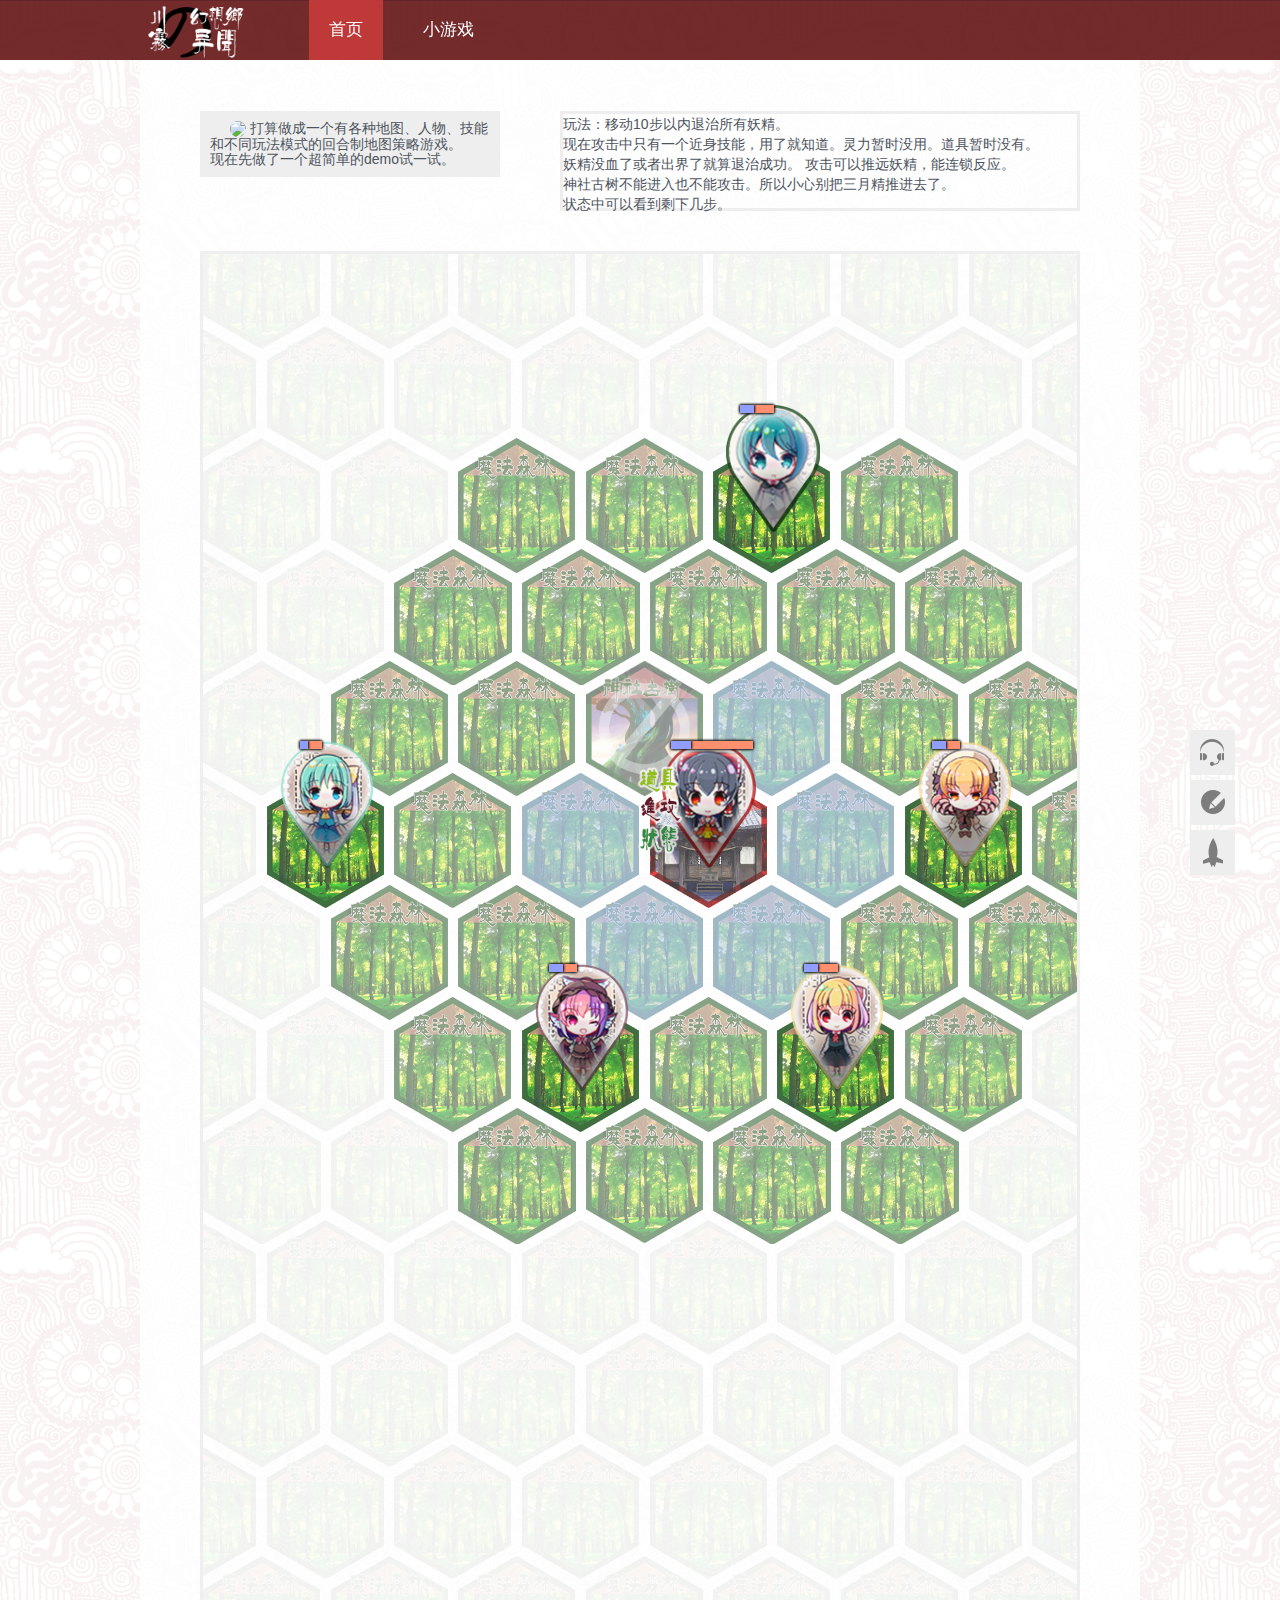
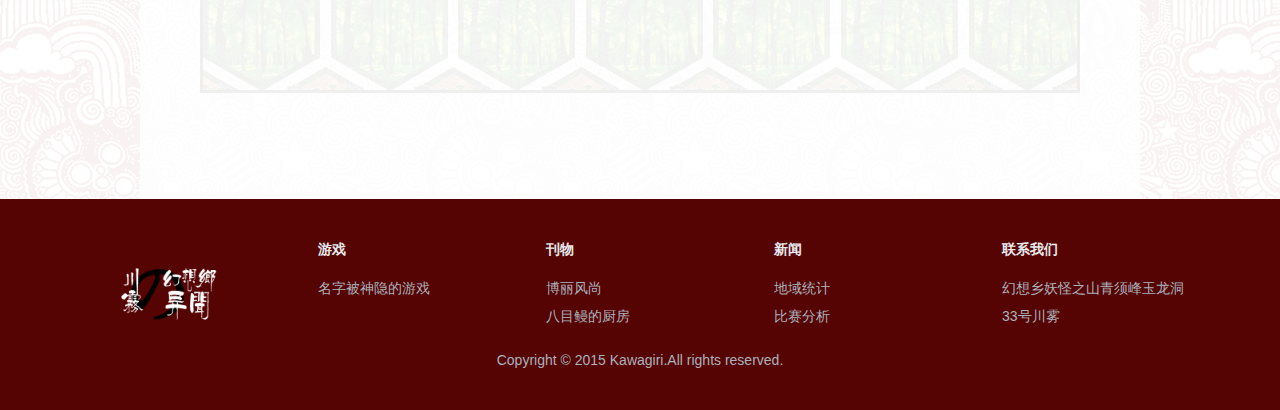
==== game1.html @ 76ddf39f "komachi's first" ====
<!DOCTYPE html>
<html>
<head>
    <meta charset = 'utf-8'>
    <title> 川雾の幻想乡异闻</title>
    <link rel = "stylesheet" href = "./css/index.css"/>
    <link rel = "stylesheet" href = "./lib/bootflat/css/site.min.css" />

    <script type = "text/javascript" src = "./lib/bootflat/js/site.min.js"></script>

    <script type = "text/javascript" src = "./lib/jquery.bxslider/jquery.bxslider.min.js"></script>


    <link href="./lib/jquery.bxslider/jquery.bxslider.css" rel="stylesheet" />
    <link href="./css/game1.css" rel="stylesheet" />
</head>


<body>
<!--nav&topic-->
<div id="indexBottomTools" style="display: block; bottom: 20px;">
    <div class="qr_tool">
        微信号
    </div>
    <a id="feedback" href="#"  title="意见反馈">意见反馈</a>
    <a id="scrollUp" href="#" title="飞回顶部" style="transition-property: all; -webkit-transition-property: all; transition-duration: 0s; -webkit-transition-duration: 0s; transition-timing-function: ease; -webkit-transition-timing-function: ease; display: block; opacity: 1;"></a>
</div>

<div class="docs-header">
    <!--nav-->
    <nav class="navbar navbar-default navbar-custom" role="navigation" id ="indexNavbar">
        <div class="container">

            <div class="collapse navbar-collapse">
                <ul class="nav navbar-nav navbar-left">
                    <li><a class="nav-brand"><img height = '120' src="./images/logo.png"></img></a></li>
                    <li><a class="nav-link current">首页</a></li>
                    <li><a class="nav-link" href="game1.html">小游戏</a></li>
                    <li><a class="nav-link"></a></li>

                </ul>
            </div>
        </div>
    </nav>


    <div class = "container-fluid">
        <div id = "beforestart">
            <h3>请选择地图</h3>
            <hr>
            <div id = "mapChoose_Hakureijinja" data-toggle ="tooltip" title="选择地图：博丽神社。
这个地图主要由神社近周的魔法森林与神社构成，呈神社为中心的放射状构造。"></div>
            <div id = "mapChoose_more">更多敬请期待</div>
        </div>
        <div id = 'showerror'><div name = 'preset'></div><span></span></div>
        <div id = "playboard">
            <div id ='charachterBoard'>
                <div id = "userInfo" style = "line-height:15px">
                    <img id = "userPhoto" src = './images/game1/photo/bllm/yo.jpg'>
                    <span>打算做成一个有各种地图、人物、技能和不同玩法模式的回合制地图策略游戏。<br>
                    现在先做了一个超简单的demo试一试。</span>
                </div>
            </div>
            <div id = 'douguBoard'>
                玩法：移动10步以内退治所有妖精。<br>
                现在攻击中只有一个近身技能，用了就知道。灵力暂时没用。道具暂时没有。<br>
                妖精没血了或者出界了就算退治成功。
                攻击可以推远妖精，能连锁反应。<br>
                神社古树不能进入也不能攻击。所以小心别把三月精推进去了。<br>状态中可以看到剩下几步。
            </div>
            <div id = "mapBoard">

            </div>
        </div>

    </div>


</div>


<div class="footer" id="indexFooter">
    <div class="container">
        <div class="clearfix">
            <div class="footer-logo"><a href="#"><img height = 120 src="./images/logo.png"></img></a></div>
            <dl class="footer-nav">
                <dt class="nav-title">游戏</dt>
                <dd class="nav-item"><a href="game1.html">名字被神隐的游戏</a></dd>

            </dl>
            <dl class="footer-nav">
                <dt class="nav-title">刊物</dt>
                <dd class="nav-item"><a href="#">博丽风尚</a></dd>
                <dd class="nav-item"><a href="#">八目鳗的厨房</a></dd>
            </dl>
            <dl class="footer-nav">
                <dt class="nav-title">新闻</dt>
                <dd class="nav-item"><a href="#">地域统计</a></dd>
                <dd class="nav-item"><a href="#">比赛分析</a></dd>
            </dl>
            <dl class="footer-nav">
                <dt class="nav-title">联系我们</dt>
                <dd class="nav-item"><a href="#"></a></dd>
                <dd class="nav-item"><a href="#">幻想乡妖怪之山青须峰玉龙洞33号川雾</a></dd>
            </dl>
        </div>
        <div class="footer-copyright text-center">Copyright © 2015 Kawagiri.All rights reserved.</div>
    </div>
</div>




<script type = "text/javascript" src = "./lib/bootflat/js/site.min.js"></script>
<script type = "text/javascript" src = "./js/game1.js"></script>
</body>

</html>
---- css/index.css ----
body{
    font-family: "微软雅黑" !important;
}

#indexHeader .navbar-custom .nav li a{
    color:red;
}

#indexHeader .navbar-custom .nav li a.current,#indexHeader .navbar-custom .nav li a:active{
    border-bottom: 3px solid red;
}


#indexNavbar {
    background-color:rgba(100,20,20,0.9);

}

#indexNavbar.navbar-custom .nav li a.nav-brand{
    padding:12px;
    position: relative;
    top: -40px;
}

#indexNavbar.navbar-custom .nav li a{
    font-family: "微软雅黑";
    color:#fff;
    height:60px;
    margin-left:20px;
    padding:20px;
    font-size:17px;
}

#indexNavbar.navbar-custom .nav li a.current{
    background-color: rgba(200,60,60,0.9);
    border-bottom:solid 0px #fff;
}

#indexNavbar .icon-login-weibo{
    background-image: url('../images/backgrounds.png');
    background-position: -304px -65px;
    display: inline-block;
    width: 20px;
    height: 20px;
    margin-left: 3px;
}

#indexNavbar .icon-login-qq {
    background-image: url('../images/backgrounds.png');
    background-position: -303px 0;
    display: inline-block;
    width: 20px;
    height: 20px;
    margin-left: 3px;
}

#indexNavbar .sign{
    position: absolute;
    font-family:"微软雅黑";
    top: 20px;
    right: 118px;
    width: 145px;
    padding-left: 10px;
    color: #d3f7cb;
}

#indexNavbar .sign a{
    color: #d3f7cb;
}

#indexNavbar .sign .fold{
    position: absolute;
    top: 0;
    right: 0;

}

.indexSearch{
    margin-top:-6px;
}
.indexSearch #indexSearchButton {
    float: left;
    width: 30px;
    height: 33px;
    padding-right: 6px;
    padding-left: 6px;
    border: none;
    border-top-right-radius: 4px;
    border-bottom-right-radius: 4px;
    background-color: #e0f0dc;
}

.indexSearch input{
    font-size: 14px;
    float: left;
    width: 175px;
    height: 33px;
    padding: 7px 5px 7px 10px;
    color: #333;
    border: 0;
    border-top-left-radius: 4px;
    border-bottom-left-radius: 4px;
    background: #e4efe2;
}


.indexSearch #indexSearchButton .icon-search{
    display:block;
    width: 18px;
    height: 18px;
    background-image: url('../images/backgrounds.png');
    background-position: -408px -38px;
}



div.sliderWrapper a.bx-prev {
    width: 72px;
    height: 72px;
    background-image: url('../images/sliderDirection.png');
    background-position: -298px 0;
    left:-90px;
}

div.sliderWrapper a.bx-next {
    width: 72px;
    height: 72px;
    background-image: url('../images/sliderDirection.png');
    background-position: -152px 0;
    right:-90px;
}

div.sliderWrapper a.bx-next:hover{
background-position: -225px 0;
}

div.sliderWrapper a.bx-prev:hover{
    background-position: -371px 0;
}








#indexContest{
    background-color:rgba(0,0,0,0.05);
}

.indexContestGrid{
    font-family:"微软雅黑";
}



#indexContest .bx-viewport,#indexReview .bx-viewport{
    background-color:transparent;
    border:solid 0px;
    box-shadow:0px 0px 0px;
}

[name='indexContestGridDate']{
    position: absolute;
    font-family: Georgia;
    font-size: 60px;
    text-shadow: 0px 0px 2px #999, 0px 0px 2px #777,0px 0px 2px #ddd;
    color: #fff;
    font-weight: bolder;
    line-height: 40px;
    height: 65px;
    padding:5px;
    background-color: rgba(150 ,60,60,1);
    border-radius: 10px;
}

[name='indexContestGridSign'] {
    position: absolute;
    top: 121px;
    right: 10px;
    font-size: 20px;
    font-weight: bolder;
    line-height: 40px;
    height: 60px;
    padding: 10px;
    cursor:pointer;
}

[name='indexContestGridCover'] {
    padding:20px;
}

[name = 'indexContestGridTitle']{
    margin-left: 20px;
    font-size:20px;
}

[name = 'indexContestGridArea'] {
    margin-left: 20px;

}


[name = 'indexContestGridInfo']{
    margin-left:20px;
    margin-right:20px;
    color: #a0a0a0;
    font-weight: bolder;
    font-family: Georgia;
    font-size: 15px;
    margin-top:3px;
}


[name = 'indexContestGridInfo'] .icon-favorites {
    width: 16px;
    height: 15px;
    background-image: url('../images/backgrounds.png');
    background-position: -523px 0px;
    display:inline-block;
    margin-right:5px;

}

[name = 'indexContestGridInfo'] b {
    font-weight: 400;
    margin-right: 6px;
    margin-left: 6px;
    vertical-align: 1px;
    color: #dfdede;
}

[name = 'indexContestGridInfo'] .icon-user {
    width: 13px;
    height: 13px;
    background-image: url('../images/backgrounds.png');
    background-position: -625px -34px;
    display:inline-block;
    margin-right:5px;

}

[name = 'indexContestGridInfo'] .icon-time {
    width: 14px;
    height: 14px;
    background-image: url('../images/backgrounds.png');
    background-position: -625px -51px;
    display:inline-block;
    margin-right:5px;

}

[name = 'indexContestGridTicket'] img {
    height:30px;
}

[name = 'indexContestGridTicket']{
    position:absolute;
    right:15px;
    height:40px;
    bottom:65px;
}

[name = 'indexContestGridTicketLeft']{
    color: #a0a0a0;
    font-weight: bolder;
    font-family: Georgia;
    font-size: 15px;
    position: absolute;
    right: 25px;
    bottom: 24px;
}

[name = 'indexContestGridSigned']{
    color: #a0a0a0;
    font-weight: bolder;
    font-family: Georgia;
    font-size: 15px;
    position: absolute;
    right: 17px;
    bottom: 6px;
}

#indexFooter.footer{
    background-color:#560303;
}

[name = 'indexContestGridSponsor'] {
    margin-left:20px;
    margin-top:10px;
    border-top:solid 1px #ddd;
    border-bottom:solid 1px #ddd;
    margin-right:20px;
    color:#666;
    line-height: 60px;
    font-size: 17px;
}

[name = 'indexContestGridSponsor'] .icon-photo{
    background-image: url('../images/icon.jpg');
    background-size:contain;
    width: 40px;
    height: 40px;
    display:inline-block;
    vertical-align: middle;
}

[name = 'indexContestGridSponsor'] .icon-sponsor{

    margin-left:10px;

}


.blockTitle{
    margin-left:-50px;
    font-family:"微软雅黑";
}



#indexBottomTools{
    position: fixed;
    z-index: 1030;
    right: 40px;

}

#feedback, #scrollUp, .qr_tool {
    width: 45px;
    height: 45px;
    background-image: url("../images/backgrounds.png");
    font: 0/0 a;
    color: transparent;
    border: 0;
    display: block;
    margin:5px;
    text-shadow: none;
}
.qr_tool{
    background-position: -146px -92px;
}

#feedback{
    background-position: -102px 0;
}
#scrollUp{
    background-position: -54px -53px;
}

#feedback:hover {
    background-image: url("../images/backgrounds.png");
    background-position: -146px -46px;
}

#scrollUp:hover {
    background-image: url("../images/backgrounds.png");
    background-position: -100px -53px;
}

.qr_tool:hover {
    background-image: url("../images/backgrounds.png");
    background-position: -148px 0px;
}
---- lib/bootflat/css/site.min.css ----
/*
 * bootflat 2.0.4
 *
 * Description: BOOTFLAT is an open source Flat UI KIT based on Bootstrap 3.3.0 CSS framework. It provides a faster, easier and less repetitive way for web developers to create elegant web apps.
 *
 * Homepage: http://bootflat.github.com/
 *
 * By @Flathemes <info@flathemes.com>
 *
 * Last modify time: 2015-04-29
 *
 * Licensed under the MIT license. Please see LICENSE for more information.
 *
 * Copyright 2013 FLATHEMES.
 *
 */

html{font-family:sans-serif;-webkit-text-size-adjust:100%;-ms-text-size-adjust:100%}body{margin:0}article,aside,details,figcaption,figure,footer,header,hgroup,main,menu,nav,section,summary{display:block}audio,canvas,progress,video{display:inline-block;vertical-align:baseline}audio:not([controls]){display:none;height:0}[hidden],template{display:none}a{background-color:transparent}a:active,a:hover{outline:0}b,strong{font-weight:700}dfn{font-style:italic}h1{margin:.67em 0}mark{color:#000;background:#ff0}sub,sup{position:relative;font-size:75%;line-height:0;vertical-align:baseline}sup{top:-.5em}sub{bottom:-.25em}img{border:0}svg:not(:root){overflow:hidden}hr{height:0;-webkit-box-sizing:content-box;-moz-box-sizing:content-box;box-sizing:content-box}pre{overflow:auto}code,kbd,pre,samp{font-size:1em}button,input,optgroup,select,textarea{margin:0;font:inherit;color:inherit}button{overflow:visible}button,select{text-transform:none}button,html input[type=button],input[type=reset],input[type=submit]{-webkit-appearance:button;cursor:pointer}button[disabled],html input[disabled]{cursor:default}button::-moz-focus-inner,input::-moz-focus-inner{padding:0;border:0}input[type=checkbox],input[type=radio]{-webkit-box-sizing:border-box;-moz-box-sizing:border-box;box-sizing:border-box;padding:0}input[type=number]::-webkit-inner-spin-button,input[type=number]::-webkit-outer-spin-button{height:auto}input[type=search]::-webkit-search-cancel-button,input[type=search]::-webkit-search-decoration{-webkit-appearance:none}textarea{overflow:auto}optgroup{font-weight:700}table{border-spacing:0;border-collapse:collapse}td,th{padding:0}@media print{*,:after,:before{color:#000!important;text-shadow:none!important;background:transparent!important;-webkit-box-shadow:none!important;box-shadow:none!important}a,a:visited{text-decoration:underline}a[href]:after{content:" (" attr(href) ")"}abbr[title]:after{content:" (" attr(title) ")"}a[href^="#"]:after,a[href^="javascript:"]:after{content:""}blockquote,pre{border:1px solid #999;page-break-inside:avoid}thead{display:table-header-group}img,tr{page-break-inside:avoid}img{max-width:100%!important}h2,h3,p{orphans:3;widows:3}h2,h3{page-break-after:avoid}select{background:#fff!important}.navbar{display:none}.btn>.caret,.dropup>.btn>.caret{border-top-color:#000!important}.label{border:1px solid #000}.table{border-collapse:collapse!important}.table td,.table th{background-color:#fff!important}.table-bordered td,.table-bordered th{border:1px solid #ddd!important}}@font-face{font-family:'Glyphicons Halflings';src:url(../fonts/glyphicons-halflings-regular.eot);src:url(../fonts/glyphicons-halflings-regular.eot?#iefix) format('embedded-opentype'),url(../fonts/glyphicons-halflings-regular.woff) format('woff'),url(../fonts/glyphicons-halflings-regular.ttf) format('truetype'),url(../fonts/glyphicons-halflings-regular.svg#glyphicons_halflingsregular) format('svg')}.glyphicon{position:relative;top:1px;display:inline-block;font-family:'Glyphicons Halflings';font-style:normal;font-weight:400;line-height:1;-webkit-font-smoothing:antialiased;-moz-osx-font-smoothing:grayscale}.glyphicon-asterisk:before{content:"\2a"}.glyphicon-plus:before{content:"\2b"}.glyphicon-eur:before,.glyphicon-euro:before{content:"\20ac"}.glyphicon-minus:before{content:"\2212"}.glyphicon-cloud:before{content:"\2601"}.glyphicon-envelope:before{content:"\2709"}.glyphicon-pencil:before{content:"\270f"}.glyphicon-glass:before{content:"\e001"}.glyphicon-music:before{content:"\e002"}.glyphicon-search:before{content:"\e003"}.glyphicon-heart:before{content:"\e005"}.glyphicon-star:before{content:"\e006"}.glyphicon-star-empty:before{content:"\e007"}.glyphicon-user:before{content:"\e008"}.glyphicon-film:before{content:"\e009"}.glyphicon-th-large:before{content:"\e010"}.glyphicon-th:before{content:"\e011"}.glyphicon-th-list:before{content:"\e012"}.glyphicon-ok:before{content:"\e013"}.glyphicon-remove:before{content:"\e014"}.glyphicon-zoom-in:before{content:"\e015"}.glyphicon-zoom-out:before{content:"\e016"}.glyphicon-off:before{content:"\e017"}.glyphicon-signal:before{content:"\e018"}.glyphicon-cog:before{content:"\e019"}.glyphicon-trash:before{content:"\e020"}.glyphicon-home:before{content:"\e021"}.glyphicon-file:before{content:"\e022"}.glyphicon-time:before{content:"\e023"}.glyphicon-road:before{content:"\e024"}.glyphicon-download-alt:before{content:"\e025"}.glyphicon-download:before{content:"\e026"}.glyphicon-upload:before{content:"\e027"}.glyphicon-inbox:before{content:"\e028"}.glyphicon-play-circle:before{content:"\e029"}.glyphicon-repeat:before{content:"\e030"}.glyphicon-refresh:before{content:"\e031"}.glyphicon-list-alt:before{content:"\e032"}.glyphicon-lock:before{content:"\e033"}.glyphicon-flag:before{content:"\e034"}.glyphicon-headphones:before{content:"\e035"}.glyphicon-volume-off:before{content:"\e036"}.glyphicon-volume-down:before{content:"\e037"}.glyphicon-volume-up:before{content:"\e038"}.glyphicon-qrcode:before{content:"\e039"}.glyphicon-barcode:before{content:"\e040"}.glyphicon-tag:before{content:"\e041"}.glyphicon-tags:before{content:"\e042"}.glyphicon-book:before{content:"\e043"}.glyphicon-bookmark:before{content:"\e044"}.glyphicon-print:before{content:"\e045"}.glyphicon-camera:before{content:"\e046"}.glyphicon-font:before{content:"\e047"}.glyphicon-bold:before{content:"\e048"}.glyphicon-italic:before{content:"\e049"}.glyphicon-text-height:before{content:"\e050"}.glyphicon-text-width:before{content:"\e051"}.glyphicon-align-left:before{content:"\e052"}.glyphicon-align-center:before{content:"\e053"}.glyphicon-align-right:before{content:"\e054"}.glyphicon-align-justify:before{content:"\e055"}.glyphicon-list:before{content:"\e056"}.glyphicon-indent-left:before{content:"\e057"}.glyphicon-indent-right:before{content:"\e058"}.glyphicon-facetime-video:before{content:"\e059"}.glyphicon-picture:before{content:"\e060"}.glyphicon-map-marker:before{content:"\e062"}.glyphicon-adjust:before{content:"\e063"}.glyphicon-tint:before{content:"\e064"}.glyphicon-edit:before{content:"\e065"}.glyphicon-share:before{content:"\e066"}.glyphicon-check:before{content:"\e067"}.glyphicon-move:before{content:"\e068"}.glyphicon-step-backward:before{content:"\e069"}.glyphicon-fast-backward:before{content:"\e070"}.glyphicon-backward:before{content:"\e071"}.glyphicon-play:before{content:"\e072"}.glyphicon-pause:before{content:"\e073"}.glyphicon-stop:before{content:"\e074"}.glyphicon-forward:before{content:"\e075"}.glyphicon-fast-forward:before{content:"\e076"}.glyphicon-step-forward:before{content:"\e077"}.glyphicon-eject:before{content:"\e078"}.glyphicon-chevron-left:before{content:"\e079"}.glyphicon-chevron-right:before{content:"\e080"}.glyphicon-plus-sign:before{content:"\e081"}.glyphicon-minus-sign:before{content:"\e082"}.glyphicon-remove-sign:before{content:"\e083"}.glyphicon-ok-sign:before{content:"\e084"}.glyphicon-question-sign:before{content:"\e085"}.glyphicon-info-sign:before{content:"\e086"}.glyphicon-screenshot:before{content:"\e087"}.glyphicon-remove-circle:before{content:"\e088"}.glyphicon-ok-circle:before{content:"\e089"}.glyphicon-ban-circle:before{content:"\e090"}.glyphicon-arrow-left:before{content:"\e091"}.glyphicon-arrow-right:before{content:"\e092"}.glyphicon-arrow-up:before{content:"\e093"}.glyphicon-arrow-down:before{content:"\e094"}.glyphicon-share-alt:before{content:"\e095"}.glyphicon-resize-full:before{content:"\e096"}.glyphicon-resize-small:before{content:"\e097"}.glyphicon-exclamation-sign:before{content:"\e101"}.glyphicon-gift:before{content:"\e102"}.glyphicon-leaf:before{content:"\e103"}.glyphicon-fire:before{content:"\e104"}.glyphicon-eye-open:before{content:"\e105"}.glyphicon-eye-close:before{content:"\e106"}.glyphicon-warning-sign:before{content:"\e107"}.glyphicon-plane:before{content:"\e108"}.glyphicon-calendar:before{content:"\e109"}.glyphicon-random:before{content:"\e110"}.glyphicon-comment:before{content:"\e111"}.glyphicon-magnet:before{content:"\e112"}.glyphicon-chevron-up:before{content:"\e113"}.glyphicon-chevron-down:before{content:"\e114"}.glyphicon-retweet:before{content:"\e115"}.glyphicon-shopping-cart:before{content:"\e116"}.glyphicon-folder-close:before{content:"\e117"}.glyphicon-folder-open:before{content:"\e118"}.glyphicon-resize-vertical:before{content:"\e119"}.glyphicon-resize-horizontal:before{content:"\e120"}.glyphicon-hdd:before{content:"\e121"}.glyphicon-bullhorn:before{content:"\e122"}.glyphicon-bell:before{content:"\e123"}.glyphicon-certificate:before{content:"\e124"}.glyphicon-thumbs-up:before{content:"\e125"}.glyphicon-thumbs-down:before{content:"\e126"}.glyphicon-hand-right:before{content:"\e127"}.glyphicon-hand-left:before{content:"\e128"}.glyphicon-hand-up:before{content:"\e129"}.glyphicon-hand-down:before{content:"\e130"}.glyphicon-circle-arrow-right:before{content:"\e131"}.glyphicon-circle-arrow-left:before{content:"\e132"}.glyphicon-circle-arrow-up:before{content:"\e133"}.glyphicon-circle-arrow-down:before{content:"\e134"}.glyphicon-globe:before{content:"\e135"}.glyphicon-wrench:before{content:"\e136"}.glyphicon-tasks:before{content:"\e137"}.glyphicon-filter:before{content:"\e138"}.glyphicon-briefcase:before{content:"\e139"}.glyphicon-fullscreen:before{content:"\e140"}.glyphicon-dashboard:before{content:"\e141"}.glyphicon-paperclip:before{content:"\e142"}.glyphicon-heart-empty:before{content:"\e143"}.glyphicon-link:before{content:"\e144"}.glyphicon-phone:before{content:"\e145"}.glyphicon-pushpin:before{content:"\e146"}.glyphicon-usd:before{content:"\e148"}.glyphicon-gbp:before{content:"\e149"}.glyphicon-sort:before{content:"\e150"}.glyphicon-sort-by-alphabet:before{content:"\e151"}.glyphicon-sort-by-alphabet-alt:before{content:"\e152"}.glyphicon-sort-by-order:before{content:"\e153"}.glyphicon-sort-by-order-alt:before{content:"\e154"}.glyphicon-sort-by-attributes:before{content:"\e155"}.glyphicon-sort-by-attributes-alt:before{content:"\e156"}.glyphicon-unchecked:before{content:"\e157"}.glyphicon-expand:before{content:"\e158"}.glyphicon-collapse-down:before{content:"\e159"}.glyphicon-collapse-up:before{content:"\e160"}.glyphicon-log-in:before{content:"\e161"}.glyphicon-flash:before{content:"\e162"}.glyphicon-log-out:before{content:"\e163"}.glyphicon-new-window:before{content:"\e164"}.glyphicon-record:before{content:"\e165"}.glyphicon-save:before{content:"\e166"}.glyphicon-open:before{content:"\e167"}.glyphicon-saved:before{content:"\e168"}.glyphicon-import:before{content:"\e169"}.glyphicon-export:before{content:"\e170"}.glyphicon-send:before{content:"\e171"}.glyphicon-floppy-disk:before{content:"\e172"}.glyphicon-floppy-saved:before{content:"\e173"}.glyphicon-floppy-remove:before{content:"\e174"}.glyphicon-floppy-save:before{content:"\e175"}.glyphicon-floppy-open:before{content:"\e176"}.glyphicon-credit-card:before{content:"\e177"}.glyphicon-transfer:before{content:"\e178"}.glyphicon-cutlery:before{content:"\e179"}.glyphicon-header:before{content:"\e180"}.glyphicon-compressed:before{content:"\e181"}.glyphicon-earphone:before{content:"\e182"}.glyphicon-phone-alt:before{content:"\e183"}.glyphicon-tower:before{content:"\e184"}.glyphicon-stats:before{content:"\e185"}.glyphicon-sd-video:before{content:"\e186"}.glyphicon-hd-video:before{content:"\e187"}.glyphicon-subtitles:before{content:"\e188"}.glyphicon-sound-stereo:before{content:"\e189"}.glyphicon-sound-dolby:before{content:"\e190"}.glyphicon-sound-5-1:before{content:"\e191"}.glyphicon-sound-6-1:before{content:"\e192"}.glyphicon-sound-7-1:before{content:"\e193"}.glyphicon-copyright-mark:before{content:"\e194"}.glyphicon-registration-mark:before{content:"\e195"}.glyphicon-cloud-download:before{content:"\e197"}.glyphicon-cloud-upload:before{content:"\e198"}.glyphicon-tree-conifer:before{content:"\e199"}.glyphicon-tree-deciduous:before{content:"\e200"}*,:after,:before{-webkit-box-sizing:border-box;-moz-box-sizing:border-box;box-sizing:border-box}html{font-size:10px;-webkit-tap-highlight-color:rgba(0,0,0,0)}body{font-family:"Helvetica Neue",Helvetica,Arial,sans-serif;font-size:14px;line-height:1.42857143;color:#333;background-color:#fff}button,input,select,textarea{font-family:inherit;font-size:inherit;line-height:inherit}a{color:#428bca;text-decoration:none}a:focus,a:hover{color:#2a6496;text-decoration:underline}a:focus{outline:thin dotted;outline:5px auto -webkit-focus-ring-color;outline-offset:-2px}figure{margin:0}img{vertical-align:middle}.carousel-inner>.item>a>img,.carousel-inner>.item>img,.img-responsive,.thumbnail a>img,.thumbnail>img{display:block;max-width:100%;height:auto}.img-rounded{border-radius:6px}.img-thumbnail{display:inline-block;max-width:100%;height:auto;padding:4px;line-height:1.42857143;background-color:#fff;border:1px solid #ddd;border-radius:4px;-webkit-transition:all .2s ease-in-out;-o-transition:all .2s ease-in-out;transition:all .2s ease-in-out}.img-circle{border-radius:50%}hr{margin-top:20px;margin-bottom:20px;border:0;border-top:1px solid #eee}.sr-only{position:absolute;width:1px;height:1px;padding:0;margin:-1px;overflow:hidden;clip:rect(0,0,0,0);border:0}.sr-only-focusable:active,.sr-only-focusable:focus{position:static;width:auto;height:auto;margin:0;overflow:visible;clip:auto}.h1,.h2,.h3,.h4,.h5,.h6,h1,h2,h3,h4,h5,h6{font-family:inherit;font-weight:500;line-height:1.1;color:inherit}.h1 .small,.h1 small,.h2 .small,.h2 small,.h3 .small,.h3 small,.h4 .small,.h4 small,.h5 .small,.h5 small,.h6 .small,.h6 small,h1 .small,h1 small,h2 .small,h2 small,h3 .small,h3 small,h4 .small,h4 small,h5 .small,h5 small,h6 .small,h6 small{font-weight:400;line-height:1;color:#777}.h1,.h2,.h3,h1,h2,h3{margin-top:20px;margin-bottom:10px}.h1 .small,.h1 small,.h2 .small,.h2 small,.h3 .small,.h3 small,h1 .small,h1 small,h2 .small,h2 small,h3 .small,h3 small{font-size:65%}.h4,.h5,.h6,h4,h5,h6{margin-top:10px;margin-bottom:10px}.h4 .small,.h4 small,.h5 .small,.h5 small,.h6 .small,.h6 small,h4 .small,h4 small,h5 .small,h5 small,h6 .small,h6 small{font-size:75%}.h1,h1{font-size:36px}.h2,h2{font-size:30px}.h3,h3{font-size:24px}.h4,h4{font-size:18px}.h5,h5{font-size:14px}.h6,h6{font-size:12px}p{margin:0 0 10px}.lead{margin-bottom:20px;font-size:16px;font-weight:300;line-height:1.4}@media (min-width:768px){.lead{font-size:21px}}.small,small{font-size:85%}.mark,mark{padding:.2em;background-color:#fcf8e3}.text-left{text-align:left}.text-right{text-align:right}.text-center{text-align:center}.text-justify{text-align:justify}.text-nowrap{white-space:nowrap}.text-lowercase{text-transform:lowercase}.text-uppercase{text-transform:uppercase}.text-capitalize{text-transform:capitalize}.text-muted{color:#777}.text-primary{color:#428bca}a.text-primary:hover{color:#3071a9}.text-success{color:#3c763d}a.text-success:hover{color:#2b542c}.text-info{color:#31708f}a.text-info:hover{color:#245269}.text-warning{color:#8a6d3b}a.text-warning:hover{color:#66512c}.text-danger{color:#a94442}a.text-danger:hover{color:#843534}.bg-primary{color:#fff;background-color:#428bca}a.bg-primary:hover{background-color:#3071a9}.bg-success{background-color:#dff0d8}a.bg-success:hover{background-color:#c1e2b3}.bg-info{background-color:#d9edf7}a.bg-info:hover{background-color:#afd9ee}.bg-warning{background-color:#fcf8e3}a.bg-warning:hover{background-color:#f7ecb5}.bg-danger{background-color:#f2dede}a.bg-danger:hover{background-color:#e4b9b9}.page-header{padding-bottom:9px;margin:40px 0 20px;border-bottom:1px solid #eee}ol,ul{margin-top:0;margin-bottom:10px}ol ol,ol ul,ul ol,ul ul{margin-bottom:0}.list-unstyled{padding-left:0;list-style:none}.list-inline{padding-left:0;margin-left:-5px;list-style:none}.list-inline>li{display:inline-block;padding-right:5px;padding-left:5px}dl{margin-top:0;margin-bottom:20px}dd,dt{line-height:1.42857143}dt{font-weight:700}dd{margin-left:0}@media (min-width:768px){.dl-horizontal dt{float:left;width:160px;overflow:hidden;clear:left;text-align:right;text-overflow:ellipsis;white-space:nowrap}.dl-horizontal dd{margin-left:180px}}abbr[data-original-title],abbr[title]{cursor:help;border-bottom:1px dotted #777}.initialism{font-size:90%;text-transform:uppercase}blockquote{padding:10px 20px;margin:0 0 20px;font-size:17.5px;border-left:5px solid #eee}blockquote ol:last-child,blockquote p:last-child,blockquote ul:last-child{margin-bottom:0}blockquote .small,blockquote footer,blockquote small{display:block;font-size:80%;line-height:1.42857143;color:#777}blockquote .small:before,blockquote footer:before,blockquote small:before{content:'\2014 \00A0'}.blockquote-reverse,blockquote.pull-right{padding-right:15px;padding-left:0;text-align:right;border-right:5px solid #eee;border-left:0}.blockquote-reverse .small:before,.blockquote-reverse footer:before,.blockquote-reverse small:before,blockquote.pull-right .small:before,blockquote.pull-right footer:before,blockquote.pull-right small:before{content:''}.blockquote-reverse .small:after,.blockquote-reverse footer:after,.blockquote-reverse small:after,blockquote.pull-right .small:after,blockquote.pull-right footer:after,blockquote.pull-right small:after{content:'\00A0 \2014'}address{margin-bottom:20px;font-style:normal;line-height:1.42857143}code,kbd,pre,samp{font-family:Menlo,Monaco,Consolas,"Courier New",monospace}code{padding:2px 4px;font-size:90%;color:#c7254e;background-color:#f9f2f4;border-radius:4px}kbd{padding:2px 4px;font-size:90%;color:#fff;background-color:#333;border-radius:3px;-webkit-box-shadow:inset 0 -1px 0 rgba(0,0,0,.25);box-shadow:inset 0 -1px 0 rgba(0,0,0,.25)}kbd kbd{padding:0;font-size:100%;font-weight:700;-webkit-box-shadow:none;box-shadow:none}pre{display:block;padding:9.5px;margin:0 0 10px;font-size:13px;line-height:1.42857143;color:#333;word-break:break-all;word-wrap:break-word;background-color:#f5f5f5;border:1px solid #ccc;border-radius:4px}pre code{padding:0;font-size:inherit;color:inherit;white-space:pre-wrap;background-color:transparent;border-radius:0}.pre-scrollable{max-height:340px;overflow-y:scroll}.container,.container-fluid{padding-right:15px;padding-left:15px;margin-right:auto;margin-left:auto}@media (min-width:768px){.container{width:750px}}@media (min-width:992px){.container{width:970px}}@media (min-width:1200px){.container{width:1170px}}.row{margin-right:-15px;margin-left:-15px}.col-lg-1,.col-lg-10,.col-lg-11,.col-lg-12,.col-lg-2,.col-lg-3,.col-lg-4,.col-lg-5,.col-lg-6,.col-lg-7,.col-lg-8,.col-lg-9,.col-md-1,.col-md-10,.col-md-11,.col-md-12,.col-md-2,.col-md-3,.col-md-4,.col-md-5,.col-md-6,.col-md-7,.col-md-8,.col-md-9,.col-sm-1,.col-sm-10,.col-sm-11,.col-sm-12,.col-sm-2,.col-sm-3,.col-sm-4,.col-sm-5,.col-sm-6,.col-sm-7,.col-sm-8,.col-sm-9,.col-xs-1,.col-xs-10,.col-xs-11,.col-xs-12,.col-xs-2,.col-xs-3,.col-xs-4,.col-xs-5,.col-xs-6,.col-xs-7,.col-xs-8,.col-xs-9{position:relative;min-height:1px;padding-right:15px;padding-left:15px}.col-xs-1,.col-xs-10,.col-xs-11,.col-xs-12,.col-xs-2,.col-xs-3,.col-xs-4,.col-xs-5,.col-xs-6,.col-xs-7,.col-xs-8,.col-xs-9{float:left}.col-xs-12{width:100%}.col-xs-11{width:91.66666667%}.col-xs-10{width:83.33333333%}.col-xs-9{width:75%}.col-xs-8{width:66.66666667%}.col-xs-7{width:58.33333333%}.col-xs-6{width:50%}.col-xs-5{width:41.66666667%}.col-xs-4{width:33.33333333%}.col-xs-3{width:25%}.col-xs-2{width:16.66666667%}.col-xs-1{width:8.33333333%}.col-xs-pull-12{right:100%}.col-xs-pull-11{right:91.66666667%}.col-xs-pull-10{right:83.33333333%}.col-xs-pull-9{right:75%}.col-xs-pull-8{right:66.66666667%}.col-xs-pull-7{right:58.33333333%}.col-xs-pull-6{right:50%}.col-xs-pull-5{right:41.66666667%}.col-xs-pull-4{right:33.33333333%}.col-xs-pull-3{right:25%}.col-xs-pull-2{right:16.66666667%}.col-xs-pull-1{right:8.33333333%}.col-xs-pull-0{right:auto}.col-xs-push-12{left:100%}.col-xs-push-11{left:91.66666667%}.col-xs-push-10{left:83.33333333%}.col-xs-push-9{left:75%}.col-xs-push-8{left:66.66666667%}.col-xs-push-7{left:58.33333333%}.col-xs-push-6{left:50%}.col-xs-push-5{left:41.66666667%}.col-xs-push-4{left:33.33333333%}.col-xs-push-3{left:25%}.col-xs-push-2{left:16.66666667%}.col-xs-push-1{left:8.33333333%}.col-xs-push-0{left:auto}.col-xs-offset-12{margin-left:100%}.col-xs-offset-11{margin-left:91.66666667%}.col-xs-offset-10{margin-left:83.33333333%}.col-xs-offset-9{margin-left:75%}.col-xs-offset-8{margin-left:66.66666667%}.col-xs-offset-7{margin-left:58.33333333%}.col-xs-offset-6{margin-left:50%}.col-xs-offset-5{margin-left:41.66666667%}.col-xs-offset-4{margin-left:33.33333333%}.col-xs-offset-3{margin-left:25%}.col-xs-offset-2{margin-left:16.66666667%}.col-xs-offset-1{margin-left:8.33333333%}.col-xs-offset-0{margin-left:0}@media (min-width:768px){.col-sm-1,.col-sm-10,.col-sm-11,.col-sm-12,.col-sm-2,.col-sm-3,.col-sm-4,.col-sm-5,.col-sm-6,.col-sm-7,.col-sm-8,.col-sm-9{float:left}.col-sm-12{width:100%}.col-sm-11{width:91.66666667%}.col-sm-10{width:83.33333333%}.col-sm-9{width:75%}.col-sm-8{width:66.66666667%}.col-sm-7{width:58.33333333%}.col-sm-6{width:50%}.col-sm-5{width:41.66666667%}.col-sm-4{width:33.33333333%}.col-sm-3{width:25%}.col-sm-2{width:16.66666667%}.col-sm-1{width:8.33333333%}.col-sm-pull-12{right:100%}.col-sm-pull-11{right:91.66666667%}.col-sm-pull-10{right:83.33333333%}.col-sm-pull-9{right:75%}.col-sm-pull-8{right:66.66666667%}.col-sm-pull-7{right:58.33333333%}.col-sm-pull-6{right:50%}.col-sm-pull-5{right:41.66666667%}.col-sm-pull-4{right:33.33333333%}.col-sm-pull-3{right:25%}.col-sm-pull-2{right:16.66666667%}.col-sm-pull-1{right:8.33333333%}.col-sm-pull-0{right:auto}.col-sm-push-12{left:100%}.col-sm-push-11{left:91.66666667%}.col-sm-push-10{left:83.33333333%}.col-sm-push-9{left:75%}.col-sm-push-8{left:66.66666667%}.col-sm-push-7{left:58.33333333%}.col-sm-push-6{left:50%}.col-sm-push-5{left:41.66666667%}.col-sm-push-4{left:33.33333333%}.col-sm-push-3{left:25%}.col-sm-push-2{left:16.66666667%}.col-sm-push-1{left:8.33333333%}.col-sm-push-0{left:auto}.col-sm-offset-12{margin-left:100%}.col-sm-offset-11{margin-left:91.66666667%}.col-sm-offset-10{margin-left:83.33333333%}.col-sm-offset-9{margin-left:75%}.col-sm-offset-8{margin-left:66.66666667%}.col-sm-offset-7{margin-left:58.33333333%}.col-sm-offset-6{margin-left:50%}.col-sm-offset-5{margin-left:41.66666667%}.col-sm-offset-4{margin-left:33.33333333%}.col-sm-offset-3{margin-left:25%}.col-sm-offset-2{margin-left:16.66666667%}.col-sm-offset-1{margin-left:8.33333333%}.col-sm-offset-0{margin-left:0}}@media (min-width:992px){.col-md-1,.col-md-10,.col-md-11,.col-md-12,.col-md-2,.col-md-3,.col-md-4,.col-md-5,.col-md-6,.col-md-7,.col-md-8,.col-md-9{float:left}.col-md-12{width:100%}.col-md-11{width:91.66666667%}.col-md-10{width:83.33333333%}.col-md-9{width:75%}.col-md-8{width:66.66666667%}.col-md-7{width:58.33333333%}.col-md-6{width:50%}.col-md-5{width:41.66666667%}.col-md-4{width:33.33333333%}.col-md-3{width:25%}.col-md-2{width:16.66666667%}.col-md-1{width:8.33333333%}.col-md-pull-12{right:100%}.col-md-pull-11{right:91.66666667%}.col-md-pull-10{right:83.33333333%}.col-md-pull-9{right:75%}.col-md-pull-8{right:66.66666667%}.col-md-pull-7{right:58.33333333%}.col-md-pull-6{right:50%}.col-md-pull-5{right:41.66666667%}.col-md-pull-4{right:33.33333333%}.col-md-pull-3{right:25%}.col-md-pull-2{right:16.66666667%}.col-md-pull-1{right:8.33333333%}.col-md-pull-0{right:auto}.col-md-push-12{left:100%}.col-md-push-11{left:91.66666667%}.col-md-push-10{left:83.33333333%}.col-md-push-9{left:75%}.col-md-push-8{left:66.66666667%}.col-md-push-7{left:58.33333333%}.col-md-push-6{left:50%}.col-md-push-5{left:41.66666667%}.col-md-push-4{left:33.33333333%}.col-md-push-3{left:25%}.col-md-push-2{left:16.66666667%}.col-md-push-1{left:8.33333333%}.col-md-push-0{left:auto}.col-md-offset-12{margin-left:100%}.col-md-offset-11{margin-left:91.66666667%}.col-md-offset-10{margin-left:83.33333333%}.col-md-offset-9{margin-left:75%}.col-md-offset-8{margin-left:66.66666667%}.col-md-offset-7{margin-left:58.33333333%}.col-md-offset-6{margin-left:50%}.col-md-offset-5{margin-left:41.66666667%}.col-md-offset-4{margin-left:33.33333333%}.col-md-offset-3{margin-left:25%}.col-md-offset-2{margin-left:16.66666667%}.col-md-offset-1{margin-left:8.33333333%}.col-md-offset-0{margin-left:0}}@media (min-width:1200px){.col-lg-1,.col-lg-10,.col-lg-11,.col-lg-12,.col-lg-2,.col-lg-3,.col-lg-4,.col-lg-5,.col-lg-6,.col-lg-7,.col-lg-8,.col-lg-9{float:left}.col-lg-12{width:100%}.col-lg-11{width:91.66666667%}.col-lg-10{width:83.33333333%}.col-lg-9{width:75%}.col-lg-8{width:66.66666667%}.col-lg-7{width:58.33333333%}.col-lg-6{width:50%}.col-lg-5{width:41.66666667%}.col-lg-4{width:33.33333333%}.col-lg-3{width:25%}.col-lg-2{width:16.66666667%}.col-lg-1{width:8.33333333%}.col-lg-pull-12{right:100%}.col-lg-pull-11{right:91.66666667%}.col-lg-pull-10{right:83.33333333%}.col-lg-pull-9{right:75%}.col-lg-pull-8{right:66.66666667%}.col-lg-pull-7{right:58.33333333%}.col-lg-pull-6{right:50%}.col-lg-pull-5{right:41.66666667%}.col-lg-pull-4{right:33.33333333%}.col-lg-pull-3{right:25%}.col-lg-pull-2{right:16.66666667%}.col-lg-pull-1{right:8.33333333%}.col-lg-pull-0{right:auto}.col-lg-push-12{left:100%}.col-lg-push-11{left:91.66666667%}.col-lg-push-10{left:83.33333333%}.col-lg-push-9{left:75%}.col-lg-push-8{left:66.66666667%}.col-lg-push-7{left:58.33333333%}.col-lg-push-6{left:50%}.col-lg-push-5{left:41.66666667%}.col-lg-push-4{left:33.33333333%}.col-lg-push-3{left:25%}.col-lg-push-2{left:16.66666667%}.col-lg-push-1{left:8.33333333%}.col-lg-push-0{left:auto}.col-lg-offset-12{margin-left:100%}.col-lg-offset-11{margin-left:91.66666667%}.col-lg-offset-10{margin-left:83.33333333%}.col-lg-offset-9{margin-left:75%}.col-lg-offset-8{margin-left:66.66666667%}.col-lg-offset-7{margin-left:58.33333333%}.col-lg-offset-6{margin-left:50%}.col-lg-offset-5{margin-left:41.66666667%}.col-lg-offset-4{margin-left:33.33333333%}.col-lg-offset-3{margin-left:25%}.col-lg-offset-2{margin-left:16.66666667%}.col-lg-offset-1{margin-left:8.33333333%}.col-lg-offset-0{margin-left:0}}table{background-color:transparent}caption{padding-top:8px;padding-bottom:8px;color:#777;text-align:left}th{text-align:left}.table{width:100%;max-width:100%;margin-bottom:20px}.table>tbody>tr>td,.table>tbody>tr>th,.table>tfoot>tr>td,.table>tfoot>tr>th,.table>thead>tr>td,.table>thead>tr>th{padding:8px;line-height:1.42857143;vertical-align:top;border-top:1px solid #ddd}.table>thead>tr>th{vertical-align:bottom;border-bottom:2px solid #ddd}.table>caption+thead>tr:first-child>td,.table>caption+thead>tr:first-child>th,.table>colgroup+thead>tr:first-child>td,.table>colgroup+thead>tr:first-child>th,.table>thead:first-child>tr:first-child>td,.table>thead:first-child>tr:first-child>th{border-top:0}.table>tbody+tbody{border-top:2px solid #ddd}.table .table{background-color:#fff}.table-condensed>tbody>tr>td,.table-condensed>tbody>tr>th,.table-condensed>tfoot>tr>td,.table-condensed>tfoot>tr>th,.table-condensed>thead>tr>td,.table-condensed>thead>tr>th{padding:5px}.table-bordered,.table-bordered>tbody>tr>td,.table-bordered>tbody>tr>th,.table-bordered>tfoot>tr>td,.table-bordered>tfoot>tr>th,.table-bordered>thead>tr>td,.table-bordered>thead>tr>th{border:1px solid #ddd}.table-bordered>thead>tr>td,.table-bordered>thead>tr>th{border-bottom-width:2px}.table-striped>tbody>tr:nth-child(odd){background-color:#f9f9f9}.table-hover>tbody>tr:hover{background-color:#f5f5f5}table col[class*=col-]{position:static;display:table-column;float:none}table td[class*=col-],table th[class*=col-]{position:static;display:table-cell;float:none}.table>tbody>tr.active>td,.table>tbody>tr.active>th,.table>tbody>tr>td.active,.table>tbody>tr>th.active,.table>tfoot>tr.active>td,.table>tfoot>tr.active>th,.table>tfoot>tr>td.active,.table>tfoot>tr>th.active,.table>thead>tr.active>td,.table>thead>tr.active>th,.table>thead>tr>td.active,.table>thead>tr>th.active{background-color:#f5f5f5}.table-hover>tbody>tr.active:hover>td,.table-hover>tbody>tr.active:hover>th,.table-hover>tbody>tr:hover>.active,.table-hover>tbody>tr>td.active:hover,.table-hover>tbody>tr>th.active:hover{background-color:#e8e8e8}.table>tbody>tr.success>td,.table>tbody>tr.success>th,.table>tbody>tr>td.success,.table>tbody>tr>th.success,.table>tfoot>tr.success>td,.table>tfoot>tr.success>th,.table>tfoot>tr>td.success,.table>tfoot>tr>th.success,.table>thead>tr.success>td,.table>thead>tr.success>th,.table>thead>tr>td.success,.table>thead>tr>th.success{background-color:#dff0d8}.table-hover>tbody>tr.success:hover>td,.table-hover>tbody>tr.success:hover>th,.table-hover>tbody>tr:hover>.success,.table-hover>tbody>tr>td.success:hover,.table-hover>tbody>tr>th.success:hover{background-color:#d0e9c6}.table>tbody>tr.info>td,.table>tbody>tr.info>th,.table>tbody>tr>td.info,.table>tbody>tr>th.info,.table>tfoot>tr.info>td,.table>tfoot>tr.info>th,.table>tfoot>tr>td.info,.table>tfoot>tr>th.info,.table>thead>tr.info>td,.table>thead>tr.info>th,.table>thead>tr>td.info,.table>thead>tr>th.info{background-color:#d9edf7}.table-hover>tbody>tr.info:hover>td,.table-hover>tbody>tr.info:hover>th,.table-hover>tbody>tr:hover>.info,.table-hover>tbody>tr>td.info:hover,.table-hover>tbody>tr>th.info:hover{background-color:#c4e3f3}.table>tbody>tr.warning>td,.table>tbody>tr.warning>th,.table>tbody>tr>td.warning,.table>tbody>tr>th.warning,.table>tfoot>tr.warning>td,.table>tfoot>tr.warning>th,.table>tfoot>tr>td.warning,.table>tfoot>tr>th.warning,.table>thead>tr.warning>td,.table>thead>tr.warning>th,.table>thead>tr>td.warning,.table>thead>tr>th.warning{background-color:#fcf8e3}.table-hover>tbody>tr.warning:hover>td,.table-hover>tbody>tr.warning:hover>th,.table-hover>tbody>tr:hover>.warning,.table-hover>tbody>tr>td.warning:hover,.table-hover>tbody>tr>th.warning:hover{background-color:#faf2cc}.table>tbody>tr.danger>td,.table>tbody>tr.danger>th,.table>tbody>tr>td.danger,.table>tbody>tr>th.danger,.table>tfoot>tr.danger>td,.table>tfoot>tr.danger>th,.table>tfoot>tr>td.danger,.table>tfoot>tr>th.danger,.table>thead>tr.danger>td,.table>thead>tr.danger>th,.table>thead>tr>td.danger,.table>thead>tr>th.danger{background-color:#f2dede}.table-hover>tbody>tr.danger:hover>td,.table-hover>tbody>tr.danger:hover>th,.table-hover>tbody>tr:hover>.danger,.table-hover>tbody>tr>td.danger:hover,.table-hover>tbody>tr>th.danger:hover{background-color:#ebcccc}.table-responsive{min-height:.01%;overflow-x:auto}@media screen and (max-width:767px){.table-responsive{width:100%;margin-bottom:15px;overflow-y:hidden;-ms-overflow-style:-ms-autohiding-scrollbar;border:1px solid #ddd}.table-responsive>.table{margin-bottom:0}.table-responsive>.table>tbody>tr>td,.table-responsive>.table>tbody>tr>th,.table-responsive>.table>tfoot>tr>td,.table-responsive>.table>tfoot>tr>th,.table-responsive>.table>thead>tr>td,.table-responsive>.table>thead>tr>th{white-space:nowrap}.table-responsive>.table-bordered{border:0}.table-responsive>.table-bordered>tbody>tr>td:first-child,.table-responsive>.table-bordered>tbody>tr>th:first-child,.table-responsive>.table-bordered>tfoot>tr>td:first-child,.table-responsive>.table-bordered>tfoot>tr>th:first-child,.table-responsive>.table-bordered>thead>tr>td:first-child,.table-responsive>.table-bordered>thead>tr>th:first-child{border-left:0}.table-responsive>.table-bordered>tbody>tr>td:last-child,.table-responsive>.table-bordered>tbody>tr>th:last-child,.table-responsive>.table-bordered>tfoot>tr>td:last-child,.table-responsive>.table-bordered>tfoot>tr>th:last-child,.table-responsive>.table-bordered>thead>tr>td:last-child,.table-responsive>.table-bordered>thead>tr>th:last-child{border-right:0}.table-responsive>.table-bordered>tbody>tr:last-child>td,.table-responsive>.table-bordered>tbody>tr:last-child>th,.table-responsive>.table-bordered>tfoot>tr:last-child>td,.table-responsive>.table-bordered>tfoot>tr:last-child>th{border-bottom:0}}fieldset{min-width:0;padding:0;margin:0;border:0}legend{display:block;width:100%;padding:0;margin-bottom:20px;font-size:21px;line-height:inherit;color:#333;border:0;border-bottom:1px solid #e5e5e5}label{display:inline-block;max-width:100%;margin-bottom:5px;font-weight:700}input[type=search]{-webkit-box-sizing:border-box;-moz-box-sizing:border-box;box-sizing:border-box}input[type=checkbox],input[type=radio]{margin:4px 0 0;line-height:normal}input[type=file]{display:block}input[type=range]{display:block;width:100%}select[multiple],select[size]{height:auto}input[type=checkbox]:focus,input[type=file]:focus,input[type=radio]:focus{outline:thin dotted;outline:5px auto -webkit-focus-ring-color;outline-offset:-2px}output{display:block;padding-top:7px;font-size:14px;line-height:1.42857143;color:#555}.form-control{display:block;width:100%;height:34px;padding:6px 12px;font-size:14px;line-height:1.42857143;color:#555;background-color:#fff;background-image:none;border:1px solid #ccc;border-radius:4px;-webkit-box-shadow:inset 0 1px 1px rgba(0,0,0,.075);box-shadow:inset 0 1px 1px rgba(0,0,0,.075);-webkit-transition:border-color ease-in-out .15s,-webkit-box-shadow ease-in-out .15s;-o-transition:border-color ease-in-out .15s,box-shadow ease-in-out .15s;transition:border-color ease-in-out .15s,box-shadow ease-in-out .15s}.form-control:focus{border-color:#66afe9;outline:0;-webkit-box-shadow:inset 0 1px 1px rgba(0,0,0,.075),0 0 8px rgba(102,175,233,.6);box-shadow:inset 0 1px 1px rgba(0,0,0,.075),0 0 8px rgba(102,175,233,.6)}.form-control::-moz-placeholder{color:#999;opacity:1}.form-control:-ms-input-placeholder{color:#999}.form-control::-webkit-input-placeholder{color:#999}.form-control[disabled],.form-control[readonly],fieldset[disabled] .form-control{cursor:not-allowed;background-color:#eee;opacity:1}textarea.form-control{height:auto}input[type=search]{-webkit-appearance:none}input[type=date],input[type=datetime-local],input[type=month],input[type=time]{line-height:34px;line-height:1.42857143 \0}input[type=date].input-sm,input[type=datetime-local].input-sm,input[type=month].input-sm,input[type=time].input-sm{line-height:30px;line-height:1.5 \0}input[type=date].input-lg,input[type=datetime-local].input-lg,input[type=month].input-lg,input[type=time].input-lg{line-height:46px;line-height:1.33 \0}:root input[type=date],:root input[type=datetime-local],:root input[type=month],:root input[type=time],_:-ms-fullscreen{line-height:1.42857143}:root input[type=date].input-sm,:root input[type=datetime-local].input-sm,:root input[type=month].input-sm,:root input[type=time].input-sm,_:-ms-fullscreen.input-sm{line-height:1.5}:root input[type=date].input-lg,:root input[type=datetime-local].input-lg,:root input[type=month].input-lg,:root input[type=time].input-lg,_:-ms-fullscreen.input-lg{line-height:1.33}.form-group{margin-bottom:15px}.checkbox,.radio{position:relative;display:block;margin-top:10px;margin-bottom:10px}.checkbox label,.radio label{min-height:20px;padding-left:20px;margin-bottom:0;font-weight:400;cursor:pointer}.checkbox input[type=checkbox],.checkbox-inline input[type=checkbox],.radio input[type=radio],.radio-inline input[type=radio]{position:absolute;margin-left:-20px}.checkbox+.checkbox,.radio+.radio{margin-top:-5px}.checkbox-inline,.radio-inline{display:inline-block;padding-left:20px;margin-bottom:0;font-weight:400;vertical-align:middle;cursor:pointer}.checkbox-inline+.checkbox-inline,.radio-inline+.radio-inline{margin-top:0;margin-left:10px}.checkbox-inline.disabled,.checkbox.disabled label,.radio-inline.disabled,.radio.disabled label,fieldset[disabled] .checkbox label,fieldset[disabled] .checkbox-inline,fieldset[disabled] .radio label,fieldset[disabled] .radio-inline,fieldset[disabled] input[type=checkbox],fieldset[disabled] input[type=radio],input[type=checkbox].disabled,input[type=checkbox][disabled],input[type=radio].disabled,input[type=radio][disabled]{cursor:not-allowed}.form-control-static{padding-top:7px;padding-bottom:7px;margin-bottom:0}.form-control-static.input-lg,.form-control-static.input-sm{padding-right:0;padding-left:0}.form-group-sm .form-control,.input-sm{height:30px;padding:5px 10px;font-size:12px;line-height:1.5;border-radius:3px}select.form-group-sm .form-control,select.input-sm{height:30px;line-height:30px}select[multiple].form-group-sm .form-control,select[multiple].input-sm,textarea.form-group-sm .form-control,textarea.input-sm{height:auto}.form-group-lg .form-control,.input-lg{height:46px;padding:10px 16px;font-size:18px;line-height:1.33;border-radius:6px}select.form-group-lg .form-control,select.input-lg{height:46px;line-height:46px}select[multiple].form-group-lg .form-control,select[multiple].input-lg,textarea.form-group-lg .form-control,textarea.input-lg{height:auto}.has-feedback{position:relative}.has-feedback .form-control{padding-right:42.5px}.form-control-feedback{position:absolute;top:0;right:0;z-index:2;display:block;width:34px;height:34px;line-height:34px;text-align:center;pointer-events:none}.input-lg+.form-control-feedback{width:46px;height:46px;line-height:46px}.input-sm+.form-control-feedback{width:30px;height:30px;line-height:30px}.has-success .checkbox,.has-success .checkbox-inline,.has-success .control-label,.has-success .help-block,.has-success .radio,.has-success .radio-inline,.has-success.checkbox label,.has-success.checkbox-inline label,.has-success.radio label,.has-success.radio-inline label{color:#3c763d}.has-success .form-control{border-color:#3c763d;-webkit-box-shadow:inset 0 1px 1px rgba(0,0,0,.075);box-shadow:inset 0 1px 1px rgba(0,0,0,.075)}.has-success .form-control:focus{border-color:#2b542c;-webkit-box-shadow:inset 0 1px 1px rgba(0,0,0,.075),0 0 6px #67b168;box-shadow:inset 0 1px 1px rgba(0,0,0,.075),0 0 6px #67b168}.has-success .input-group-addon{color:#3c763d;background-color:#dff0d8;border-color:#3c763d}.has-success .form-control-feedback{color:#3c763d}.has-warning .checkbox,.has-warning .checkbox-inline,.has-warning .control-label,.has-warning .help-block,.has-warning .radio,.has-warning .radio-inline,.has-warning.checkbox label,.has-warning.checkbox-inline label,.has-warning.radio label,.has-warning.radio-inline label{color:#8a6d3b}.has-warning .form-control{border-color:#8a6d3b;-webkit-box-shadow:inset 0 1px 1px rgba(0,0,0,.075);box-shadow:inset 0 1px 1px rgba(0,0,0,.075)}.has-warning .form-control:focus{border-color:#66512c;-webkit-box-shadow:inset 0 1px 1px rgba(0,0,0,.075),0 0 6px #c0a16b;box-shadow:inset 0 1px 1px rgba(0,0,0,.075),0 0 6px #c0a16b}.has-warning .input-group-addon{color:#8a6d3b;background-color:#fcf8e3;border-color:#8a6d3b}.has-warning .form-control-feedback{color:#8a6d3b}.has-error .checkbox,.has-error .checkbox-inline,.has-error .control-label,.has-error .help-block,.has-error .radio,.has-error .radio-inline,.has-error.checkbox label,.has-error.checkbox-inline label,.has-error.radio label,.has-error.radio-inline label{color:#a94442}.has-error .form-control{border-color:#a94442;-webkit-box-shadow:inset 0 1px 1px rgba(0,0,0,.075);box-shadow:inset 0 1px 1px rgba(0,0,0,.075)}.has-error .form-control:focus{border-color:#843534;-webkit-box-shadow:inset 0 1px 1px rgba(0,0,0,.075),0 0 6px #ce8483;box-shadow:inset 0 1px 1px rgba(0,0,0,.075),0 0 6px #ce8483}.has-error .input-group-addon{color:#a94442;background-color:#f2dede;border-color:#a94442}.has-error .form-control-feedback{color:#a94442}.has-feedback label~.form-control-feedback{top:25px}.has-feedback label.sr-only~.form-control-feedback{top:0}.help-block{display:block;margin-top:5px;margin-bottom:10px;color:#737373}@media (min-width:768px){.form-inline .form-group{display:inline-block;margin-bottom:0;vertical-align:middle}.form-inline .form-control{display:inline-block;width:auto;vertical-align:middle}.form-inline .form-control-static{display:inline-block}.form-inline .input-group{display:inline-table;vertical-align:middle}.form-inline .input-group .form-control,.form-inline .input-group .input-group-addon,.form-inline .input-group .input-group-btn{width:auto}.form-inline .input-group>.form-control{width:100%}.form-inline .control-label{margin-bottom:0;vertical-align:middle}.form-inline .checkbox,.form-inline .radio{display:inline-block;margin-top:0;margin-bottom:0;vertical-align:middle}.form-inline .checkbox label,.form-inline .radio label{padding-left:0}.form-inline .checkbox input[type=checkbox],.form-inline .radio input[type=radio]{position:relative;margin-left:0}.form-inline .has-feedback .form-control-feedback{top:0}}.form-horizontal .checkbox,.form-horizontal .checkbox-inline,.form-horizontal .radio,.form-horizontal .radio-inline{padding-top:7px;margin-top:0;margin-bottom:0}.form-horizontal .checkbox,.form-horizontal .radio{min-height:27px}.form-horizontal .form-group{margin-right:-15px;margin-left:-15px}@media (min-width:768px){.form-horizontal .control-label{padding-top:7px;margin-bottom:0;text-align:right}}.form-horizontal .has-feedback .form-control-feedback{right:15px}@media (min-width:768px){.form-horizontal .form-group-lg .control-label{padding-top:14.3px}}@media (min-width:768px){.form-horizontal .form-group-sm .control-label{padding-top:6px}}.btn{display:inline-block;padding:6px 12px;margin-bottom:0;font-size:14px;font-weight:400;line-height:1.42857143;text-align:center;white-space:nowrap;vertical-align:middle;-ms-touch-action:manipulation;touch-action:manipulation;cursor:pointer;-webkit-user-select:none;-moz-user-select:none;-ms-user-select:none;user-select:none;background-image:none;border:1px solid transparent;border-radius:4px}.btn.active.focus,.btn.active:focus,.btn.focus,.btn:active.focus,.btn:active:focus,.btn:focus{outline:thin dotted;outline:5px auto -webkit-focus-ring-color;outline-offset:-2px}.btn.focus,.btn:focus,.btn:hover{color:#333;text-decoration:none}.btn.active,.btn:active{background-image:none;outline:0;-webkit-box-shadow:inset 0 3px 5px rgba(0,0,0,.125);box-shadow:inset 0 3px 5px rgba(0,0,0,.125)}.btn.disabled,.btn[disabled],fieldset[disabled] .btn{pointer-events:none;cursor:not-allowed;filter:alpha(opacity=65);-webkit-box-shadow:none;box-shadow:none;opacity:.65}.btn-default{color:#333;background-color:#fff;border-color:#ccc}.btn-default.active,.btn-default.focus,.btn-default:active,.btn-default:focus,.btn-default:hover,.open>.dropdown-toggle.btn-default{color:#333;background-color:#e6e6e6;border-color:#adadad}.btn-default.active,.btn-default:active,.open>.dropdown-toggle.btn-default{background-image:none}.btn-default.disabled,.btn-default.disabled.active,.btn-default.disabled.focus,.btn-default.disabled:active,.btn-default.disabled:focus,.btn-default.disabled:hover,.btn-default[disabled],.btn-default[disabled].active,.btn-default[disabled].focus,.btn-default[disabled]:active,.btn-default[disabled]:focus,.btn-default[disabled]:hover,fieldset[disabled] .btn-default,fieldset[disabled] .btn-default.active,fieldset[disabled] .btn-default.focus,fieldset[disabled] .btn-default:active,fieldset[disabled] .btn-default:focus,fieldset[disabled] .btn-default:hover{background-color:#fff;border-color:#ccc}.btn-default .badge{color:#fff;background-color:#333}.btn-primary{color:#fff;background-color:#428bca;border-color:#357ebd}.btn-primary.active,.btn-primary.focus,.btn-primary:active,.btn-primary:focus,.btn-primary:hover,.open>.dropdown-toggle.btn-primary{color:#fff;background-color:#3071a9;border-color:#285e8e}.btn-primary.active,.btn-primary:active,.open>.dropdown-toggle.btn-primary{background-image:none}.btn-primary.disabled,.btn-primary.disabled.active,.btn-primary.disabled.focus,.btn-primary.disabled:active,.btn-primary.disabled:focus,.btn-primary.disabled:hover,.btn-primary[disabled],.btn-primary[disabled].active,.btn-primary[disabled].focus,.btn-primary[disabled]:active,.btn-primary[disabled]:focus,.btn-primary[disabled]:hover,fieldset[disabled] .btn-primary,fieldset[disabled] .btn-primary.active,fieldset[disabled] .btn-primary.focus,fieldset[disabled] .btn-primary:active,fieldset[disabled] .btn-primary:focus,fieldset[disabled] .btn-primary:hover{background-color:#428bca;border-color:#357ebd}.btn-primary .badge{color:#428bca;background-color:#fff}.btn-success{color:#fff;background-color:#5cb85c;border-color:#4cae4c}.btn-success.active,.btn-success.focus,.btn-success:active,.btn-success:focus,.btn-success:hover,.open>.dropdown-toggle.btn-success{color:#fff;background-color:#449d44;border-color:#398439}.btn-success.active,.btn-success:active,.open>.dropdown-toggle.btn-success{background-image:none}.btn-success.disabled,.btn-success.disabled.active,.btn-success.disabled.focus,.btn-success.disabled:active,.btn-success.disabled:focus,.btn-success.disabled:hover,.btn-success[disabled],.btn-success[disabled].active,.btn-success[disabled].focus,.btn-success[disabled]:active,.btn-success[disabled]:focus,.btn-success[disabled]:hover,fieldset[disabled] .btn-success,fieldset[disabled] .btn-success.active,fieldset[disabled] .btn-success.focus,fieldset[disabled] .btn-success:active,fieldset[disabled] .btn-success:focus,fieldset[disabled] .btn-success:hover{background-color:#5cb85c;border-color:#4cae4c}.btn-success .badge{color:#5cb85c;background-color:#fff}.btn-info{color:#fff;background-color:#5bc0de;border-color:#46b8da}.btn-info.active,.btn-info.focus,.btn-info:active,.btn-info:focus,.btn-info:hover,.open>.dropdown-toggle.btn-info{color:#fff;background-color:#31b0d5;border-color:#269abc}.btn-info.active,.btn-info:active,.open>.dropdown-toggle.btn-info{background-image:none}.btn-info.disabled,.btn-info.disabled.active,.btn-info.disabled.focus,.btn-info.disabled:active,.btn-info.disabled:focus,.btn-info.disabled:hover,.btn-info[disabled],.btn-info[disabled].active,.btn-info[disabled].focus,.btn-info[disabled]:active,.btn-info[disabled]:focus,.btn-info[disabled]:hover,fieldset[disabled] .btn-info,fieldset[disabled] .btn-info.active,fieldset[disabled] .btn-info.focus,fieldset[disabled] .btn-info:active,fieldset[disabled] .btn-info:focus,fieldset[disabled] .btn-info:hover{background-color:#5bc0de;border-color:#46b8da}.btn-info .badge{color:#5bc0de;background-color:#fff}.btn-warning{color:#fff;background-color:#f0ad4e;border-color:#eea236}.btn-warning.active,.btn-warning.focus,.btn-warning:active,.btn-warning:focus,.btn-warning:hover,.open>.dropdown-toggle.btn-warning{color:#fff;background-color:#ec971f;border-color:#d58512}.btn-warning.active,.btn-warning:active,.open>.dropdown-toggle.btn-warning{background-image:none}.btn-warning.disabled,.btn-warning.disabled.active,.btn-warning.disabled.focus,.btn-warning.disabled:active,.btn-warning.disabled:focus,.btn-warning.disabled:hover,.btn-warning[disabled],.btn-warning[disabled].active,.btn-warning[disabled].focus,.btn-warning[disabled]:active,.btn-warning[disabled]:focus,.btn-warning[disabled]:hover,fieldset[disabled] .btn-warning,fieldset[disabled] .btn-warning.active,fieldset[disabled] .btn-warning.focus,fieldset[disabled] .btn-warning:active,fieldset[disabled] .btn-warning:focus,fieldset[disabled] .btn-warning:hover{background-color:#f0ad4e;border-color:#eea236}.btn-warning .badge{color:#f0ad4e;background-color:#fff}.btn-danger{color:#fff;background-color:#d9534f;border-color:#d43f3a}.btn-danger.active,.btn-danger.focus,.btn-danger:active,.btn-danger:focus,.btn-danger:hover,.open>.dropdown-toggle.btn-danger{color:#fff;background-color:#c9302c;border-color:#ac2925}.btn-danger.active,.btn-danger:active,.open>.dropdown-toggle.btn-danger{background-image:none}.btn-danger.disabled,.btn-danger.disabled.active,.btn-danger.disabled.focus,.btn-danger.disabled:active,.btn-danger.disabled:focus,.btn-danger.disabled:hover,.btn-danger[disabled],.btn-danger[disabled].active,.btn-danger[disabled].focus,.btn-danger[disabled]:active,.btn-danger[disabled]:focus,.btn-danger[disabled]:hover,fieldset[disabled] .btn-danger,fieldset[disabled] .btn-danger.active,fieldset[disabled] .btn-danger.focus,fieldset[disabled] .btn-danger:active,fieldset[disabled] .btn-danger:focus,fieldset[disabled] .btn-danger:hover{background-color:#d9534f;border-color:#d43f3a}.btn-danger .badge{color:#d9534f;background-color:#fff}.btn-link{font-weight:400;color:#428bca;border-radius:0}.btn-link,.btn-link.active,.btn-link:active,.btn-link[disabled],fieldset[disabled] .btn-link{background-color:transparent;-webkit-box-shadow:none;box-shadow:none}.btn-link,.btn-link:active,.btn-link:focus,.btn-link:hover{border-color:transparent}.btn-link:focus,.btn-link:hover{color:#2a6496;text-decoration:underline;background-color:transparent}.btn-link[disabled]:focus,.btn-link[disabled]:hover,fieldset[disabled] .btn-link:focus,fieldset[disabled] .btn-link:hover{color:#777;text-decoration:none}.btn-group-lg>.btn,.btn-lg{padding:10px 16px;font-size:18px;line-height:1.33;border-radius:6px}.btn-group-sm>.btn,.btn-sm{padding:5px 10px;font-size:12px;line-height:1.5;border-radius:3px}.btn-group-xs>.btn,.btn-xs{padding:1px 5px;font-size:12px;line-height:1.5;border-radius:3px}.btn-block{display:block;width:100%}.btn-block+.btn-block{margin-top:5px}input[type=button].btn-block,input[type=reset].btn-block,input[type=submit].btn-block{width:100%}.fade{opacity:0;-webkit-transition:opacity .15s linear;-o-transition:opacity .15s linear;transition:opacity .15s linear}.fade.in{opacity:1}.collapse{display:none;visibility:hidden}.collapse.in{display:block;visibility:visible}tr.collapse.in{display:table-row}tbody.collapse.in{display:table-row-group}.collapsing{position:relative;height:0;overflow:hidden;-webkit-transition-timing-function:ease;-o-transition-timing-function:ease;transition-timing-function:ease;-webkit-transition-duration:.35s;-o-transition-duration:.35s;transition-duration:.35s;-webkit-transition-property:height,visibility;-o-transition-property:height,visibility;transition-property:height,visibility}.caret{display:inline-block;width:0;height:0;margin-left:2px;vertical-align:middle;border-top:4px solid;border-right:4px solid transparent;border-left:4px solid transparent}.dropdown{position:relative}.dropdown-toggle:focus{outline:0}.dropdown-menu{position:absolute;top:100%;left:0;z-index:1000;display:none;float:left;min-width:160px;padding:5px 0;margin:2px 0 0;font-size:14px;text-align:left;list-style:none;background-color:#fff;-webkit-background-clip:padding-box;background-clip:padding-box;border:1px solid #ccc;border:1px solid rgba(0,0,0,.15);border-radius:4px;-webkit-box-shadow:0 6px 12px rgba(0,0,0,.175);box-shadow:0 6px 12px rgba(0,0,0,.175)}.dropdown-menu.pull-right{right:0;left:auto}.dropdown-menu .divider{height:1px;margin:9px 0;overflow:hidden;background-color:#e5e5e5}.dropdown-menu>li>a{display:block;padding:3px 20px;clear:both;font-weight:400;line-height:1.42857143;color:#333;white-space:nowrap}.dropdown-menu>li>a:focus,.dropdown-menu>li>a:hover{color:#262626;text-decoration:none;background-color:#f5f5f5}.dropdown-menu>.active>a,.dropdown-menu>.active>a:focus,.dropdown-menu>.active>a:hover{color:#fff;text-decoration:none;background-color:#428bca;outline:0}.dropdown-menu>.disabled>a,.dropdown-menu>.disabled>a:focus,.dropdown-menu>.disabled>a:hover{color:#777}.dropdown-menu>.disabled>a:focus,.dropdown-menu>.disabled>a:hover{text-decoration:none;cursor:not-allowed;background-color:transparent;background-image:none;filter:progid:DXImageTransform.Microsoft.gradient(enabled=false)}.open>.dropdown-menu{display:block}.open>a{outline:0}.dropdown-menu-right{right:0;left:auto}.dropdown-menu-left{right:auto;left:0}.dropdown-header{display:block;padding:3px 20px;font-size:12px;line-height:1.42857143;color:#777;white-space:nowrap}.dropdown-backdrop{position:fixed;top:0;right:0;bottom:0;left:0;z-index:990}.pull-right>.dropdown-menu{right:0;left:auto}.dropup .caret,.navbar-fixed-bottom .dropdown .caret{content:"";border-top:0;border-bottom:4px solid}.dropup .dropdown-menu,.navbar-fixed-bottom .dropdown .dropdown-menu{top:auto;bottom:100%;margin-bottom:1px}@media (min-width:768px){.navbar-right .dropdown-menu{right:0;left:auto}.navbar-right .dropdown-menu-left{right:auto;left:0}}.btn-group,.btn-group-vertical{position:relative;display:inline-block;vertical-align:middle}.btn-group-vertical>.btn,.btn-group>.btn{position:relative;float:left}.btn-group-vertical>.btn.active,.btn-group-vertical>.btn:active,.btn-group-vertical>.btn:focus,.btn-group-vertical>.btn:hover,.btn-group>.btn.active,.btn-group>.btn:active,.btn-group>.btn:focus,.btn-group>.btn:hover{z-index:2}.btn-group-vertical>.btn:focus,.btn-group>.btn:focus{outline:0}.btn-group .btn+.btn,.btn-group .btn+.btn-group,.btn-group .btn-group+.btn,.btn-group .btn-group+.btn-group{margin-left:-1px}.btn-toolbar{margin-left:-5px}.btn-toolbar .btn-group,.btn-toolbar .input-group{float:left}.btn-toolbar>.btn,.btn-toolbar>.btn-group,.btn-toolbar>.input-group{margin-left:5px}.btn-group>.btn:not(:first-child):not(:last-child):not(.dropdown-toggle){border-radius:0}.btn-group>.btn:first-child{margin-left:0}.btn-group>.btn:first-child:not(:last-child):not(.dropdown-toggle){border-top-right-radius:0;border-bottom-right-radius:0}.btn-group>.btn:last-child:not(:first-child),.btn-group>.dropdown-toggle:not(:first-child){border-top-left-radius:0;border-bottom-left-radius:0}.btn-group>.btn-group{float:left}.btn-group>.btn-group:not(:first-child):not(:last-child)>.btn{border-radius:0}.btn-group>.btn-group:first-child>.btn:last-child,.btn-group>.btn-group:first-child>.dropdown-toggle{border-top-right-radius:0;border-bottom-right-radius:0}.btn-group>.btn-group:last-child>.btn:first-child{border-top-left-radius:0;border-bottom-left-radius:0}.btn-group .dropdown-toggle:active,.btn-group.open .dropdown-toggle{outline:0}.btn-group>.btn+.dropdown-toggle{padding-right:8px;padding-left:8px}.btn-group>.btn-lg+.dropdown-toggle{padding-right:12px;padding-left:12px}.btn-group.open .dropdown-toggle{-webkit-box-shadow:inset 0 3px 5px rgba(0,0,0,.125);box-shadow:inset 0 3px 5px rgba(0,0,0,.125)}.btn-group.open .dropdown-toggle.btn-link{-webkit-box-shadow:none;box-shadow:none}.btn .caret{margin-left:0}.btn-lg .caret{border-width:5px 5px 0;border-bottom-width:0}.dropup .btn-lg .caret{border-width:0 5px 5px}.btn-group-vertical>.btn,.btn-group-vertical>.btn-group,.btn-group-vertical>.btn-group>.btn{display:block;float:none;width:100%;max-width:100%}.btn-group-vertical>.btn-group>.btn{float:none}.btn-group-vertical>.btn+.btn,.btn-group-vertical>.btn+.btn-group,.btn-group-vertical>.btn-group+.btn,.btn-group-vertical>.btn-group+.btn-group{margin-top:-1px;margin-left:0}.btn-group-vertical>.btn:not(:first-child):not(:last-child){border-radius:0}.btn-group-vertical>.btn:first-child:not(:last-child){border-top-right-radius:4px;border-bottom-right-radius:0;border-bottom-left-radius:0}.btn-group-vertical>.btn:last-child:not(:first-child){border-top-left-radius:0;border-top-right-radius:0;border-bottom-left-radius:4px}.btn-group-vertical>.btn-group:not(:first-child):not(:last-child)>.btn{border-radius:0}.btn-group-vertical>.btn-group:first-child:not(:last-child)>.btn:last-child,.btn-group-vertical>.btn-group:first-child:not(:last-child)>.dropdown-toggle{border-bottom-right-radius:0;border-bottom-left-radius:0}.btn-group-vertical>.btn-group:last-child:not(:first-child)>.btn:first-child{border-top-left-radius:0;border-top-right-radius:0}.btn-group-justified{display:table;width:100%;table-layout:fixed;border-collapse:separate}.btn-group-justified>.btn,.btn-group-justified>.btn-group{display:table-cell;float:none;width:1%}.btn-group-justified>.btn-group .btn{width:100%}.btn-group-justified>.btn-group .dropdown-menu{left:auto}[data-toggle=buttons]>.btn input[type=checkbox],[data-toggle=buttons]>.btn input[type=radio],[data-toggle=buttons]>.btn-group>.btn input[type=checkbox],[data-toggle=buttons]>.btn-group>.btn input[type=radio]{position:absolute;clip:rect(0,0,0,0);pointer-events:none}.input-group{position:relative;display:table;border-collapse:separate}.input-group[class*=col-]{float:none;padding-right:0;padding-left:0}.input-group .form-control{position:relative;z-index:2;float:left;width:100%;margin-bottom:0}.input-group-lg>.form-control,.input-group-lg>.input-group-addon,.input-group-lg>.input-group-btn>.btn{height:46px;padding:10px 16px;font-size:18px;line-height:1.33;border-radius:6px}select.input-group-lg>.form-control,select.input-group-lg>.input-group-addon,select.input-group-lg>.input-group-btn>.btn{height:46px;line-height:46px}select[multiple].input-group-lg>.form-control,select[multiple].input-group-lg>.input-group-addon,select[multiple].input-group-lg>.input-group-btn>.btn,textarea.input-group-lg>.form-control,textarea.input-group-lg>.input-group-addon,textarea.input-group-lg>.input-group-btn>.btn{height:auto}.input-group-sm>.form-control,.input-group-sm>.input-group-addon,.input-group-sm>.input-group-btn>.btn{height:30px;padding:5px 10px;font-size:12px;line-height:1.5;border-radius:3px}select.input-group-sm>.form-control,select.input-group-sm>.input-group-addon,select.input-group-sm>.input-group-btn>.btn{height:30px;line-height:30px}select[multiple].input-group-sm>.form-control,select[multiple].input-group-sm>.input-group-addon,select[multiple].input-group-sm>.input-group-btn>.btn,textarea.input-group-sm>.form-control,textarea.input-group-sm>.input-group-addon,textarea.input-group-sm>.input-group-btn>.btn{height:auto}.input-group .form-control,.input-group-addon,.input-group-btn{display:table-cell}.input-group .form-control:not(:first-child):not(:last-child),.input-group-addon:not(:first-child):not(:last-child),.input-group-btn:not(:first-child):not(:last-child){border-radius:0}.input-group-addon,.input-group-btn{width:1%;white-space:nowrap;vertical-align:middle}.input-group-addon{padding:6px 12px;font-size:14px;font-weight:400;line-height:1;color:#555;text-align:center;background-color:#eee;border:1px solid #ccc;border-radius:4px}.input-group-addon.input-sm{padding:5px 10px;font-size:12px;border-radius:3px}.input-group-addon.input-lg{padding:10px 16px;font-size:18px;border-radius:6px}.input-group-addon input[type=checkbox],.input-group-addon input[type=radio]{margin-top:0}.input-group .form-control:first-child,.input-group-addon:first-child,.input-group-btn:first-child>.btn,.input-group-btn:first-child>.btn-group>.btn,.input-group-btn:first-child>.dropdown-toggle,.input-group-btn:last-child>.btn-group:not(:last-child)>.btn,.input-group-btn:last-child>.btn:not(:last-child):not(.dropdown-toggle){border-top-right-radius:0;border-bottom-right-radius:0}.input-group-addon:first-child{border-right:0}.input-group .form-control:last-child,.input-group-addon:last-child,.input-group-btn:first-child>.btn-group:not(:first-child)>.btn,.input-group-btn:first-child>.btn:not(:first-child),.input-group-btn:last-child>.btn,.input-group-btn:last-child>.btn-group>.btn,.input-group-btn:last-child>.dropdown-toggle{border-top-left-radius:0;border-bottom-left-radius:0}.input-group-addon:last-child{border-left:0}.input-group-btn{position:relative;font-size:0;white-space:nowrap}.input-group-btn>.btn{position:relative}.input-group-btn>.btn+.btn{margin-left:-1px}.input-group-btn>.btn:active,.input-group-btn>.btn:focus,.input-group-btn>.btn:hover{z-index:2}.input-group-btn:first-child>.btn,.input-group-btn:first-child>.btn-group{margin-right:-1px}.input-group-btn:last-child>.btn,.input-group-btn:last-child>.btn-group{margin-left:-1px}.nav{padding-left:0;margin-bottom:0;list-style:none}.nav>li{position:relative;display:block}.nav>li>a{position:relative;display:block;padding:10px 15px}.nav>li>a:focus,.nav>li>a:hover{text-decoration:none;background-color:#eee}.nav>li.disabled>a{color:#777}.nav>li.disabled>a:focus,.nav>li.disabled>a:hover{color:#777;text-decoration:none;cursor:not-allowed;background-color:transparent}.nav .open>a,.nav .open>a:focus,.nav .open>a:hover{background-color:#eee;border-color:#428bca}.nav .nav-divider{height:1px;margin:9px 0;overflow:hidden;background-color:#e5e5e5}.nav>li>a>img{max-width:none}.nav-tabs{border-bottom:1px solid #ddd}.nav-tabs>li{float:left;margin-bottom:-1px}.nav-tabs>li>a{margin-right:2px;line-height:1.42857143;border:1px solid transparent;border-radius:4px 4px 0 0}.nav-tabs>li>a:hover{border-color:#eee #eee #ddd}.nav-tabs>li.active>a,.nav-tabs>li.active>a:focus,.nav-tabs>li.active>a:hover{color:#555;cursor:default;background-color:#fff;border:1px solid #ddd;border-bottom-color:transparent}.nav-tabs.nav-justified{width:100%;border-bottom:0}.nav-tabs.nav-justified>li{float:none}.nav-tabs.nav-justified>li>a{margin-bottom:5px;text-align:center}.nav-tabs.nav-justified>.dropdown .dropdown-menu{top:auto;left:auto}@media (min-width:768px){.nav-tabs.nav-justified>li{display:table-cell;width:1%}.nav-tabs.nav-justified>li>a{margin-bottom:0}}.nav-tabs.nav-justified>li>a{margin-right:0;border-radius:4px}.nav-tabs.nav-justified>.active>a,.nav-tabs.nav-justified>.active>a:focus,.nav-tabs.nav-justified>.active>a:hover{border:1px solid #ddd}@media (min-width:768px){.nav-tabs.nav-justified>li>a{border-bottom:1px solid #ddd;border-radius:4px 4px 0 0}.nav-tabs.nav-justified>.active>a,.nav-tabs.nav-justified>.active>a:focus,.nav-tabs.nav-justified>.active>a:hover{border-bottom-color:#fff}}.nav-pills>li{float:left}.nav-pills>li>a{border-radius:4px}.nav-pills>li+li{margin-left:2px}.nav-pills>li.active>a,.nav-pills>li.active>a:focus,.nav-pills>li.active>a:hover{color:#fff;background-color:#428bca}.nav-stacked>li{float:none}.nav-stacked>li+li{margin-top:2px;margin-left:0}.nav-justified{width:100%}.nav-justified>li{float:none}.nav-justified>li>a{margin-bottom:5px;text-align:center}.nav-justified>.dropdown .dropdown-menu{top:auto;left:auto}@media (min-width:768px){.nav-justified>li{display:table-cell;width:1%}.nav-justified>li>a{margin-bottom:0}}.nav-tabs-justified{border-bottom:0}.nav-tabs-justified>li>a{margin-right:0;border-radius:4px}.nav-tabs-justified>.active>a,.nav-tabs-justified>.active>a:focus,.nav-tabs-justified>.active>a:hover{border:1px solid #ddd}@media (min-width:768px){.nav-tabs-justified>li>a{border-bottom:1px solid #ddd;border-radius:4px 4px 0 0}.nav-tabs-justified>.active>a,.nav-tabs-justified>.active>a:focus,.nav-tabs-justified>.active>a:hover{border-bottom-color:#fff}}.tab-content>.tab-pane{display:none;visibility:hidden}.tab-content>.active{display:block;visibility:visible}.nav-tabs .dropdown-menu{margin-top:-1px;border-top-left-radius:0;border-top-right-radius:0}.navbar{position:relative;min-height:50px;margin-bottom:20px;border:1px solid transparent}@media (min-width:768px){.navbar{border-radius:4px}}@media (min-width:768px){.navbar-header{float:left}}.navbar-collapse{padding-right:15px;padding-left:15px;overflow-x:visible;-webkit-overflow-scrolling:touch;border-top:1px solid transparent;-webkit-box-shadow:inset 0 1px 0 rgba(255,255,255,.1);box-shadow:inset 0 1px 0 rgba(255,255,255,.1)}.navbar-collapse.in{overflow-y:auto}@media (min-width:768px){.navbar-collapse{width:auto;border-top:0;-webkit-box-shadow:none;box-shadow:none}.navbar-collapse.collapse{display:block!important;height:auto!important;padding-bottom:0;overflow:visible!important;visibility:visible!important}.navbar-collapse.in{overflow-y:visible}.navbar-fixed-bottom .navbar-collapse,.navbar-fixed-top .navbar-collapse,.navbar-static-top .navbar-collapse{padding-right:0;padding-left:0}}.navbar-fixed-bottom .navbar-collapse,.navbar-fixed-top .navbar-collapse{max-height:340px}@media (max-device-width:480px) and (orientation:landscape){.navbar-fixed-bottom .navbar-collapse,.navbar-fixed-top .navbar-collapse{max-height:200px}}.container-fluid>.navbar-collapse,.container-fluid>.navbar-header,.container>.navbar-collapse,.container>.navbar-header{margin-right:-15px;margin-left:-15px}@media (min-width:768px){.container-fluid>.navbar-collapse,.container-fluid>.navbar-header,.container>.navbar-collapse,.container>.navbar-header{margin-right:0;margin-left:0}}.navbar-static-top{z-index:1000;border-width:0 0 1px}@media (min-width:768px){.navbar-static-top{border-radius:0}}.navbar-fixed-bottom,.navbar-fixed-top{position:fixed;right:0;left:0;z-index:1030}@media (min-width:768px){.navbar-fixed-bottom,.navbar-fixed-top{border-radius:0}}.navbar-fixed-top{top:0;border-width:0 0 1px}.navbar-fixed-bottom{bottom:0;margin-bottom:0;border-width:1px 0 0}.navbar-brand{float:left;height:50px;padding:15px;font-size:18px;line-height:20px}.navbar-brand:focus,.navbar-brand:hover{text-decoration:none}.navbar-brand>img{display:block}@media (min-width:768px){.navbar>.container .navbar-brand,.navbar>.container-fluid .navbar-brand{margin-left:-15px}}.navbar-toggle{position:relative;float:right;padding:9px 10px;margin-top:8px;margin-right:15px;margin-bottom:8px;background-color:transparent;background-image:none;border:1px solid transparent;border-radius:4px}.navbar-toggle:focus{outline:0}.navbar-toggle .icon-bar{display:block;width:22px;height:2px;border-radius:1px}.navbar-toggle .icon-bar+.icon-bar{margin-top:4px}@media (min-width:768px){.navbar-toggle{display:none}}.navbar-nav{margin:7.5px -15px}.navbar-nav>li>a{padding-top:10px;padding-bottom:10px;line-height:20px}@media (max-width:767px){.navbar-nav .open .dropdown-menu{position:static;float:none;width:auto;margin-top:0;background-color:transparent;border:0;-webkit-box-shadow:none;box-shadow:none}.navbar-nav .open .dropdown-menu .dropdown-header,.navbar-nav .open .dropdown-menu>li>a{padding:5px 15px 5px 25px}.navbar-nav .open .dropdown-menu>li>a{line-height:20px}.navbar-nav .open .dropdown-menu>li>a:focus,.navbar-nav .open .dropdown-menu>li>a:hover{background-image:none}}@media (min-width:768px){.navbar-nav{float:left;margin:0}.navbar-nav>li{float:left}.navbar-nav>li>a{padding-top:15px;padding-bottom:15px}}.navbar-form{padding:10px 15px;margin-top:8px;margin-right:-15px;margin-bottom:8px;margin-left:-15px;border-top:1px solid transparent;border-bottom:1px solid transparent;-webkit-box-shadow:inset 0 1px 0 rgba(255,255,255,.1),0 1px 0 rgba(255,255,255,.1);box-shadow:inset 0 1px 0 rgba(255,255,255,.1),0 1px 0 rgba(255,255,255,.1)}@media (min-width:768px){.navbar-form .form-group{display:inline-block;margin-bottom:0;vertical-align:middle}.navbar-form .form-control{display:inline-block;width:auto;vertical-align:middle}.navbar-form .form-control-static{display:inline-block}.navbar-form .input-group{display:inline-table;vertical-align:middle}.navbar-form .input-group .form-control,.navbar-form .input-group .input-group-addon,.navbar-form .input-group .input-group-btn{width:auto}.navbar-form .input-group>.form-control{width:100%}.navbar-form .control-label{margin-bottom:0;vertical-align:middle}.navbar-form .checkbox,.navbar-form .radio{display:inline-block;margin-top:0;margin-bottom:0;vertical-align:middle}.navbar-form .checkbox label,.navbar-form .radio label{padding-left:0}.navbar-form .checkbox input[type=checkbox],.navbar-form .radio input[type=radio]{position:relative;margin-left:0}.navbar-form .has-feedback .form-control-feedback{top:0}}@media (max-width:767px){.navbar-form .form-group{margin-bottom:5px}.navbar-form .form-group:last-child{margin-bottom:0}}@media (min-width:768px){.navbar-form{width:auto;padding-top:0;padding-bottom:0;margin-right:0;margin-left:0;border:0;-webkit-box-shadow:none;box-shadow:none}}.navbar-nav>li>.dropdown-menu{margin-top:0;border-top-left-radius:0;border-top-right-radius:0}.navbar-fixed-bottom .navbar-nav>li>.dropdown-menu{border-bottom-right-radius:0;border-bottom-left-radius:0}.navbar-btn{margin-top:8px;margin-bottom:8px}.navbar-btn.btn-sm{margin-top:10px;margin-bottom:10px}.navbar-btn.btn-xs{margin-top:14px;margin-bottom:14px}.navbar-text{margin-top:15px;margin-bottom:15px}@media (min-width:768px){.navbar-text{float:left;margin-right:15px;margin-left:15px}}@media (min-width:768px){.navbar-left{float:left!important}.navbar-right{float:right!important;margin-right:-15px}.navbar-right~.navbar-right{margin-right:0}}.navbar-default{background-color:#f8f8f8;border-color:#e7e7e7}.navbar-default .navbar-brand{color:#777}.navbar-default .navbar-brand:focus,.navbar-default .navbar-brand:hover{color:#5e5e5e;background-color:transparent}.navbar-default .navbar-nav>li>a,.navbar-default .navbar-text{color:#777}.navbar-default .navbar-nav>li>a:focus,.navbar-default .navbar-nav>li>a:hover{color:#333;background-color:transparent}.navbar-default .navbar-nav>.active>a,.navbar-default .navbar-nav>.active>a:focus,.navbar-default .navbar-nav>.active>a:hover{color:#555;background-color:#e7e7e7}.navbar-default .navbar-nav>.disabled>a,.navbar-default .navbar-nav>.disabled>a:focus,.navbar-default .navbar-nav>.disabled>a:hover{color:#ccc;background-color:transparent}.navbar-default .navbar-toggle{border-color:#ddd}.navbar-default .navbar-toggle:focus,.navbar-default .navbar-toggle:hover{background-color:#ddd}.navbar-default .navbar-toggle .icon-bar{background-color:#888}.navbar-default .navbar-collapse,.navbar-default .navbar-form{border-color:#e7e7e7}.navbar-default .navbar-nav>.open>a,.navbar-default .navbar-nav>.open>a:focus,.navbar-default .navbar-nav>.open>a:hover{color:#555;background-color:#e7e7e7}@media (max-width:767px){.navbar-default .navbar-nav .open .dropdown-menu>li>a{color:#777}.navbar-default .navbar-nav .open .dropdown-menu>li>a:focus,.navbar-default .navbar-nav .open .dropdown-menu>li>a:hover{color:#333;background-color:transparent}.navbar-default .navbar-nav .open .dropdown-menu>.active>a,.navbar-default .navbar-nav .open .dropdown-menu>.active>a:focus,.navbar-default .navbar-nav .open .dropdown-menu>.active>a:hover{color:#555;background-color:#e7e7e7}.navbar-default .navbar-nav .open .dropdown-menu>.disabled>a,.navbar-default .navbar-nav .open .dropdown-menu>.disabled>a:focus,.navbar-default .navbar-nav .open .dropdown-menu>.disabled>a:hover{color:#ccc;background-color:transparent}}.navbar-default .navbar-link{color:#777}.navbar-default .navbar-link:hover{color:#333}.navbar-default .btn-link{color:#777}.navbar-default .btn-link:focus,.navbar-default .btn-link:hover{color:#333}.navbar-default .btn-link[disabled]:focus,.navbar-default .btn-link[disabled]:hover,fieldset[disabled] .navbar-default .btn-link:focus,fieldset[disabled] .navbar-default .btn-link:hover{color:#ccc}.navbar-inverse{background-color:#222;border-color:#080808}.navbar-inverse .navbar-brand{color:#9d9d9d}.navbar-inverse .navbar-brand:focus,.navbar-inverse .navbar-brand:hover{color:#fff;background-color:transparent}.navbar-inverse .navbar-nav>li>a,.navbar-inverse .navbar-text{color:#9d9d9d}.navbar-inverse .navbar-nav>li>a:focus,.navbar-inverse .navbar-nav>li>a:hover{color:#fff;background-color:transparent}.navbar-inverse .navbar-nav>.active>a,.navbar-inverse .navbar-nav>.active>a:focus,.navbar-inverse .navbar-nav>.active>a:hover{color:#fff;background-color:#080808}.navbar-inverse .navbar-nav>.disabled>a,.navbar-inverse .navbar-nav>.disabled>a:focus,.navbar-inverse .navbar-nav>.disabled>a:hover{color:#444;background-color:transparent}.navbar-inverse .navbar-toggle{border-color:#333}.navbar-inverse .navbar-toggle:focus,.navbar-inverse .navbar-toggle:hover{background-color:#333}.navbar-inverse .navbar-toggle .icon-bar{background-color:#fff}.navbar-inverse .navbar-collapse,.navbar-inverse .navbar-form{border-color:#101010}.navbar-inverse .navbar-nav>.open>a,.navbar-inverse .navbar-nav>.open>a:focus,.navbar-inverse .navbar-nav>.open>a:hover{color:#fff;background-color:#080808}@media (max-width:767px){.navbar-inverse .navbar-nav .open .dropdown-menu>.dropdown-header{border-color:#080808}.navbar-inverse .navbar-nav .open .dropdown-menu .divider{background-color:#080808}.navbar-inverse .navbar-nav .open .dropdown-menu>li>a{color:#9d9d9d}.navbar-inverse .navbar-nav .open .dropdown-menu>li>a:focus,.navbar-inverse .navbar-nav .open .dropdown-menu>li>a:hover{color:#fff;background-color:transparent}.navbar-inverse .navbar-nav .open .dropdown-menu>.active>a,.navbar-inverse .navbar-nav .open .dropdown-menu>.active>a:focus,.navbar-inverse .navbar-nav .open .dropdown-menu>.active>a:hover{color:#fff;background-color:#080808}.navbar-inverse .navbar-nav .open .dropdown-menu>.disabled>a,.navbar-inverse .navbar-nav .open .dropdown-menu>.disabled>a:focus,.navbar-inverse .navbar-nav .open .dropdown-menu>.disabled>a:hover{color:#444;background-color:transparent}}.navbar-inverse .navbar-link{color:#9d9d9d}.navbar-inverse .navbar-link:hover{color:#fff}.navbar-inverse .btn-link{color:#9d9d9d}.navbar-inverse .btn-link:focus,.navbar-inverse .btn-link:hover{color:#fff}.navbar-inverse .btn-link[disabled]:focus,.navbar-inverse .btn-link[disabled]:hover,fieldset[disabled] .navbar-inverse .btn-link:focus,fieldset[disabled] .navbar-inverse .btn-link:hover{color:#444}.breadcrumb{padding:8px 15px;margin-bottom:20px;list-style:none;background-color:#f5f5f5;border-radius:4px}.breadcrumb>li{display:inline-block}.breadcrumb>li+li:before{padding:0 5px;color:#ccc;content:"/\00a0"}.breadcrumb>.active{color:#777}.pagination{display:inline-block;padding-left:0;margin:20px 0;border-radius:4px}.pagination>li{display:inline}.pagination>li>a,.pagination>li>span{position:relative;float:left;padding:6px 12px;margin-left:-1px;line-height:1.42857143;color:#428bca;text-decoration:none;background-color:#fff;border:1px solid #ddd}.pagination>li:first-child>a,.pagination>li:first-child>span{margin-left:0;border-top-left-radius:4px;border-bottom-left-radius:4px}.pagination>li:last-child>a,.pagination>li:last-child>span{border-top-right-radius:4px;border-bottom-right-radius:4px}.pagination>li>a:focus,.pagination>li>a:hover,.pagination>li>span:focus,.pagination>li>span:hover{color:#2a6496;background-color:#eee;border-color:#ddd}.pagination>.active>a,.pagination>.active>a:focus,.pagination>.active>a:hover,.pagination>.active>span,.pagination>.active>span:focus,.pagination>.active>span:hover{z-index:2;color:#fff;cursor:default;background-color:#428bca;border-color:#428bca}.pagination>.disabled>a,.pagination>.disabled>a:focus,.pagination>.disabled>a:hover,.pagination>.disabled>span,.pagination>.disabled>span:focus,.pagination>.disabled>span:hover{color:#777;cursor:not-allowed;background-color:#fff;border-color:#ddd}.pagination-lg>li>a,.pagination-lg>li>span{padding:10px 16px;font-size:18px}.pagination-lg>li:first-child>a,.pagination-lg>li:first-child>span{border-top-left-radius:6px;border-bottom-left-radius:6px}.pagination-lg>li:last-child>a,.pagination-lg>li:last-child>span{border-top-right-radius:6px;border-bottom-right-radius:6px}.pagination-sm>li>a,.pagination-sm>li>span{padding:5px 10px;font-size:12px}.pagination-sm>li:first-child>a,.pagination-sm>li:first-child>span{border-top-left-radius:3px;border-bottom-left-radius:3px}.pagination-sm>li:last-child>a,.pagination-sm>li:last-child>span{border-top-right-radius:3px;border-bottom-right-radius:3px}.pager{padding-left:0;margin:20px 0;text-align:center;list-style:none}.pager li{display:inline}.pager li>a,.pager li>span{display:inline-block;padding:5px 14px;background-color:#fff;border:1px solid #ddd;border-radius:15px}.pager li>a:focus,.pager li>a:hover{text-decoration:none;background-color:#eee}.pager .next>a,.pager .next>span{float:right}.pager .previous>a,.pager .previous>span{float:left}.pager .disabled>a,.pager .disabled>a:focus,.pager .disabled>a:hover,.pager .disabled>span{color:#777;cursor:not-allowed;background-color:#fff}.label{display:inline;padding:.2em .6em .3em;font-size:75%;font-weight:700;line-height:1;color:#fff;text-align:center;white-space:nowrap;vertical-align:baseline;border-radius:.25em}a.label:focus,a.label:hover{color:#fff;text-decoration:none;cursor:pointer}.label:empty{display:none}.btn .label{position:relative;top:-1px}.label-default{background-color:#777}.label-default[href]:focus,.label-default[href]:hover{background-color:#5e5e5e}.label-primary{background-color:#428bca}.label-primary[href]:focus,.label-primary[href]:hover{background-color:#3071a9}.label-success{background-color:#5cb85c}.label-success[href]:focus,.label-success[href]:hover{background-color:#449d44}.label-info{background-color:#5bc0de}.label-info[href]:focus,.label-info[href]:hover{background-color:#31b0d5}.label-warning{background-color:#f0ad4e}.label-warning[href]:focus,.label-warning[href]:hover{background-color:#ec971f}.label-danger{background-color:#d9534f}.label-danger[href]:focus,.label-danger[href]:hover{background-color:#c9302c}.badge{display:inline-block;min-width:10px;padding:3px 7px;font-size:12px;font-weight:700;line-height:1;color:#fff;text-align:center;white-space:nowrap;vertical-align:baseline;background-color:#777;border-radius:10px}.badge:empty{display:none}.btn .badge{position:relative;top:-1px}.btn-xs .badge{top:0;padding:1px 5px}a.badge:focus,a.badge:hover{color:#fff;text-decoration:none;cursor:pointer}.nav-pills>.active>a>.badge,a.list-group-item.active>.badge{color:#428bca;background-color:#fff}.nav-pills>li>a>.badge{margin-left:3px}.jumbotron{padding:30px 15px;margin-bottom:30px;color:inherit;background-color:#eee}.jumbotron .h1,.jumbotron h1{color:inherit}.jumbotron p{margin-bottom:15px;font-size:21px;font-weight:200}.jumbotron>hr{border-top-color:#d5d5d5}.container .jumbotron,.container-fluid .jumbotron{border-radius:6px}.jumbotron .container{max-width:100%}@media screen and (min-width:768px){.jumbotron{padding:48px 0}.container .jumbotron{padding-right:60px;padding-left:60px}.jumbotron .h1,.jumbotron h1{font-size:63px}}.thumbnail{display:block;padding:4px;margin-bottom:20px;line-height:1.42857143;background-color:#fff;border:1px solid #ddd;border-radius:4px;-webkit-transition:border .2s ease-in-out;-o-transition:border .2s ease-in-out;transition:border .2s ease-in-out}.thumbnail a>img,.thumbnail>img{margin-right:auto;margin-left:auto}a.thumbnail.active,a.thumbnail:focus,a.thumbnail:hover{border-color:#428bca}.thumbnail .caption{padding:9px;color:#333}.alert{padding:15px;margin-bottom:20px;border:1px solid transparent;border-radius:4px}.alert h4{margin-top:0;color:inherit}.alert .alert-link{font-weight:700}.alert>p,.alert>ul{margin-bottom:0}.alert>p+p{margin-top:5px}.alert-dismissable,.alert-dismissible{padding-right:35px}.alert-dismissable .close,.alert-dismissible .close{position:relative;top:-2px;right:-21px;color:inherit}.alert-success{color:#3c763d;background-color:#dff0d8;border-color:#d6e9c6}.alert-success hr{border-top-color:#c9e2b3}.alert-success .alert-link{color:#2b542c}.alert-info{color:#31708f;background-color:#d9edf7;border-color:#bce8f1}.alert-info hr{border-top-color:#a6e1ec}.alert-info .alert-link{color:#245269}.alert-warning{color:#8a6d3b;background-color:#fcf8e3;border-color:#faebcc}.alert-warning hr{border-top-color:#f7e1b5}.alert-warning .alert-link{color:#66512c}.alert-danger{color:#a94442;background-color:#f2dede;border-color:#ebccd1}.alert-danger hr{border-top-color:#e4b9c0}.alert-danger .alert-link{color:#843534}@-webkit-keyframes progress-bar-stripes{from{background-position:40px 0}to{background-position:0 0}}@-o-keyframes progress-bar-stripes{from{background-position:40px 0}to{background-position:0 0}}@keyframes progress-bar-stripes{from{background-position:40px 0}to{background-position:0 0}}.progress{height:20px;margin-bottom:20px;overflow:hidden;background-color:#f5f5f5;border-radius:4px;-webkit-box-shadow:inset 0 1px 2px rgba(0,0,0,.1);box-shadow:inset 0 1px 2px rgba(0,0,0,.1)}.progress-bar{float:left;width:0;height:100%;font-size:12px;line-height:20px;color:#fff;text-align:center;background-color:#428bca;-webkit-box-shadow:inset 0 -1px 0 rgba(0,0,0,.15);box-shadow:inset 0 -1px 0 rgba(0,0,0,.15);-webkit-transition:width .6s ease;-o-transition:width .6s ease;transition:width .6s ease}.progress-bar-striped,.progress-striped .progress-bar{background-image:-webkit-linear-gradient(45deg,rgba(255,255,255,.15)25%,transparent 25%,transparent 50%,rgba(255,255,255,.15)50%,rgba(255,255,255,.15)75%,transparent 75%,transparent);background-image:-o-linear-gradient(45deg,rgba(255,255,255,.15)25%,transparent 25%,transparent 50%,rgba(255,255,255,.15)50%,rgba(255,255,255,.15)75%,transparent 75%,transparent);background-image:linear-gradient(45deg,rgba(255,255,255,.15)25%,transparent 25%,transparent 50%,rgba(255,255,255,.15)50%,rgba(255,255,255,.15)75%,transparent 75%,transparent);-webkit-background-size:40px 40px;background-size:40px 40px}.progress-bar.active,.progress.active .progress-bar{-webkit-animation:progress-bar-stripes 2s linear infinite;-o-animation:progress-bar-stripes 2s linear infinite;animation:progress-bar-stripes 2s linear infinite}.progress-bar-success{background-color:#5cb85c}.progress-striped .progress-bar-success{background-image:-webkit-linear-gradient(45deg,rgba(255,255,255,.15)25%,transparent 25%,transparent 50%,rgba(255,255,255,.15)50%,rgba(255,255,255,.15)75%,transparent 75%,transparent);background-image:-o-linear-gradient(45deg,rgba(255,255,255,.15)25%,transparent 25%,transparent 50%,rgba(255,255,255,.15)50%,rgba(255,255,255,.15)75%,transparent 75%,transparent);background-image:linear-gradient(45deg,rgba(255,255,255,.15)25%,transparent 25%,transparent 50%,rgba(255,255,255,.15)50%,rgba(255,255,255,.15)75%,transparent 75%,transparent)}.progress-bar-info{background-color:#5bc0de}.progress-striped .progress-bar-info{background-image:-webkit-linear-gradient(45deg,rgba(255,255,255,.15)25%,transparent 25%,transparent 50%,rgba(255,255,255,.15)50%,rgba(255,255,255,.15)75%,transparent 75%,transparent);background-image:-o-linear-gradient(45deg,rgba(255,255,255,.15)25%,transparent 25%,transparent 50%,rgba(255,255,255,.15)50%,rgba(255,255,255,.15)75%,transparent 75%,transparent);background-image:linear-gradient(45deg,rgba(255,255,255,.15)25%,transparent 25%,transparent 50%,rgba(255,255,255,.15)50%,rgba(255,255,255,.15)75%,transparent 75%,transparent)}.progress-bar-warning{background-color:#f0ad4e}.progress-striped .progress-bar-warning{background-image:-webkit-linear-gradient(45deg,rgba(255,255,255,.15)25%,transparent 25%,transparent 50%,rgba(255,255,255,.15)50%,rgba(255,255,255,.15)75%,transparent 75%,transparent);background-image:-o-linear-gradient(45deg,rgba(255,255,255,.15)25%,transparent 25%,transparent 50%,rgba(255,255,255,.15)50%,rgba(255,255,255,.15)75%,transparent 75%,transparent);background-image:linear-gradient(45deg,rgba(255,255,255,.15)25%,transparent 25%,transparent 50%,rgba(255,255,255,.15)50%,rgba(255,255,255,.15)75%,transparent 75%,transparent)}.progress-bar-danger{background-color:#d9534f}.progress-striped .progress-bar-danger{background-image:-webkit-linear-gradient(45deg,rgba(255,255,255,.15)25%,transparent 25%,transparent 50%,rgba(255,255,255,.15)50%,rgba(255,255,255,.15)75%,transparent 75%,transparent);background-image:-o-linear-gradient(45deg,rgba(255,255,255,.15)25%,transparent 25%,transparent 50%,rgba(255,255,255,.15)50%,rgba(255,255,255,.15)75%,transparent 75%,transparent);background-image:linear-gradient(45deg,rgba(255,255,255,.15)25%,transparent 25%,transparent 50%,rgba(255,255,255,.15)50%,rgba(255,255,255,.15)75%,transparent 75%,transparent)}.media{margin-top:15px}.media:first-child{margin-top:0}.media-right,.media>.pull-right{padding-left:10px}.media-left,.media>.pull-left{padding-right:10px}.media-body,.media-left,.media-right{display:table-cell;vertical-align:top}.media-middle{vertical-align:middle}.media-bottom{vertical-align:bottom}.media-heading{margin-top:0;margin-bottom:5px}.media-list{padding-left:0;list-style:none}.list-group{padding-left:0;margin-bottom:20px}.list-group-item{position:relative;display:block;padding:10px 15px;margin-bottom:-1px;background-color:#fff;border:1px solid #ddd}.list-group-item:first-child{border-top-left-radius:4px;border-top-right-radius:4px}.list-group-item:last-child{margin-bottom:0;border-bottom-right-radius:4px;border-bottom-left-radius:4px}.list-group-item>.badge{float:right}.list-group-item>.badge+.badge{margin-right:5px}a.list-group-item{color:#555}a.list-group-item .list-group-item-heading{color:#333}a.list-group-item:focus,a.list-group-item:hover{color:#555;text-decoration:none;background-color:#f5f5f5}.list-group-item.disabled,.list-group-item.disabled:focus,.list-group-item.disabled:hover{color:#777;cursor:not-allowed;background-color:#eee}.list-group-item.disabled .list-group-item-heading,.list-group-item.disabled:focus .list-group-item-heading,.list-group-item.disabled:hover .list-group-item-heading{color:inherit}.list-group-item.disabled .list-group-item-text,.list-group-item.disabled:focus .list-group-item-text,.list-group-item.disabled:hover .list-group-item-text{color:#777}.list-group-item.active,.list-group-item.active:focus,.list-group-item.active:hover{z-index:2;color:#fff;background-color:#428bca;border-color:#428bca}.list-group-item.active .list-group-item-heading,.list-group-item.active .list-group-item-heading>.small,.list-group-item.active .list-group-item-heading>small,.list-group-item.active:focus .list-group-item-heading,.list-group-item.active:focus .list-group-item-heading>.small,.list-group-item.active:focus .list-group-item-heading>small,.list-group-item.active:hover .list-group-item-heading,.list-group-item.active:hover .list-group-item-heading>.small,.list-group-item.active:hover .list-group-item-heading>small{color:inherit}.list-group-item.active .list-group-item-text,.list-group-item.active:focus .list-group-item-text,.list-group-item.active:hover .list-group-item-text{color:#e1edf7}.list-group-item-success{color:#3c763d;background-color:#dff0d8}a.list-group-item-success{color:#3c763d}a.list-group-item-success .list-group-item-heading{color:inherit}a.list-group-item-success:focus,a.list-group-item-success:hover{color:#3c763d;background-color:#d0e9c6}a.list-group-item-success.active,a.list-group-item-success.active:focus,a.list-group-item-success.active:hover{color:#fff;background-color:#3c763d;border-color:#3c763d}.list-group-item-info{color:#31708f;background-color:#d9edf7}a.list-group-item-info{color:#31708f}a.list-group-item-info .list-group-item-heading{color:inherit}a.list-group-item-info:focus,a.list-group-item-info:hover{color:#31708f;background-color:#c4e3f3}a.list-group-item-info.active,a.list-group-item-info.active:focus,a.list-group-item-info.active:hover{color:#fff;background-color:#31708f;border-color:#31708f}.list-group-item-warning{color:#8a6d3b;background-color:#fcf8e3}a.list-group-item-warning{color:#8a6d3b}a.list-group-item-warning .list-group-item-heading{color:inherit}a.list-group-item-warning:focus,a.list-group-item-warning:hover{color:#8a6d3b;background-color:#faf2cc}a.list-group-item-warning.active,a.list-group-item-warning.active:focus,a.list-group-item-warning.active:hover{color:#fff;background-color:#8a6d3b;border-color:#8a6d3b}.list-group-item-danger{color:#a94442;background-color:#f2dede}a.list-group-item-danger{color:#a94442}a.list-group-item-danger .list-group-item-heading{color:inherit}a.list-group-item-danger:focus,a.list-group-item-danger:hover{color:#a94442;background-color:#ebcccc}a.list-group-item-danger.active,a.list-group-item-danger.active:focus,a.list-group-item-danger.active:hover{color:#fff;background-color:#a94442;border-color:#a94442}.list-group-item-heading{margin-top:0;margin-bottom:5px}.list-group-item-text{margin-bottom:0;line-height:1.3}.panel{margin-bottom:20px;background-color:#fff;border:1px solid transparent;border-radius:4px;-webkit-box-shadow:0 1px 1px rgba(0,0,0,.05);box-shadow:0 1px 1px rgba(0,0,0,.05)}.panel-body{padding:15px}.panel-heading{padding:10px 15px;border-bottom:1px solid transparent;border-top-left-radius:3px;border-top-right-radius:3px}.panel-heading>.dropdown .dropdown-toggle{color:inherit}.panel-title{margin-top:0;margin-bottom:0;font-size:16px;color:inherit}.panel-title>a{color:inherit}.panel-footer{padding:10px 15px;background-color:#f5f5f5;border-top:1px solid #ddd;border-bottom-right-radius:3px;border-bottom-left-radius:3px}.panel>.list-group,.panel>.panel-collapse>.list-group{margin-bottom:0}.panel>.list-group .list-group-item,.panel>.panel-collapse>.list-group .list-group-item{border-width:1px 0;border-radius:0}.panel>.list-group:first-child .list-group-item:first-child,.panel>.panel-collapse>.list-group:first-child .list-group-item:first-child{border-top:0;border-top-left-radius:3px;border-top-right-radius:3px}.panel>.list-group:last-child .list-group-item:last-child,.panel>.panel-collapse>.list-group:last-child .list-group-item:last-child{border-bottom:0;border-bottom-right-radius:3px;border-bottom-left-radius:3px}.list-group+.panel-footer,.panel-heading+.list-group .list-group-item:first-child{border-top-width:0}.panel>.panel-collapse>.table,.panel>.table,.panel>.table-responsive>.table{margin-bottom:0}.panel>.panel-collapse>.table caption,.panel>.table caption,.panel>.table-responsive>.table caption{padding-right:15px;padding-left:15px}.panel>.table-responsive:first-child>.table:first-child,.panel>.table-responsive:first-child>.table:first-child>tbody:first-child>tr:first-child,.panel>.table-responsive:first-child>.table:first-child>thead:first-child>tr:first-child,.panel>.table:first-child,.panel>.table:first-child>tbody:first-child>tr:first-child,.panel>.table:first-child>thead:first-child>tr:first-child{border-top-left-radius:3px;border-top-right-radius:3px}.panel>.table-responsive:first-child>.table:first-child>tbody:first-child>tr:first-child td:first-child,.panel>.table-responsive:first-child>.table:first-child>tbody:first-child>tr:first-child th:first-child,.panel>.table-responsive:first-child>.table:first-child>thead:first-child>tr:first-child td:first-child,.panel>.table-responsive:first-child>.table:first-child>thead:first-child>tr:first-child th:first-child,.panel>.table:first-child>tbody:first-child>tr:first-child td:first-child,.panel>.table:first-child>tbody:first-child>tr:first-child th:first-child,.panel>.table:first-child>thead:first-child>tr:first-child td:first-child,.panel>.table:first-child>thead:first-child>tr:first-child th:first-child{border-top-left-radius:3px}.panel>.table-responsive:first-child>.table:first-child>tbody:first-child>tr:first-child td:last-child,.panel>.table-responsive:first-child>.table:first-child>tbody:first-child>tr:first-child th:last-child,.panel>.table-responsive:first-child>.table:first-child>thead:first-child>tr:first-child td:last-child,.panel>.table-responsive:first-child>.table:first-child>thead:first-child>tr:first-child th:last-child,.panel>.table:first-child>tbody:first-child>tr:first-child td:last-child,.panel>.table:first-child>tbody:first-child>tr:first-child th:last-child,.panel>.table:first-child>thead:first-child>tr:first-child td:last-child,.panel>.table:first-child>thead:first-child>tr:first-child th:last-child{border-top-right-radius:3px}.panel>.table-responsive:last-child>.table:last-child,.panel>.table-responsive:last-child>.table:last-child>tbody:last-child>tr:last-child,.panel>.table-responsive:last-child>.table:last-child>tfoot:last-child>tr:last-child,.panel>.table:last-child,.panel>.table:last-child>tbody:last-child>tr:last-child,.panel>.table:last-child>tfoot:last-child>tr:last-child{border-bottom-right-radius:3px;border-bottom-left-radius:3px}.panel>.table-responsive:last-child>.table:last-child>tbody:last-child>tr:last-child td:first-child,.panel>.table-responsive:last-child>.table:last-child>tbody:last-child>tr:last-child th:first-child,.panel>.table-responsive:last-child>.table:last-child>tfoot:last-child>tr:last-child td:first-child,.panel>.table-responsive:last-child>.table:last-child>tfoot:last-child>tr:last-child th:first-child,.panel>.table:last-child>tbody:last-child>tr:last-child td:first-child,.panel>.table:last-child>tbody:last-child>tr:last-child th:first-child,.panel>.table:last-child>tfoot:last-child>tr:last-child td:first-child,.panel>.table:last-child>tfoot:last-child>tr:last-child th:first-child{border-bottom-left-radius:3px}.panel>.table-responsive:last-child>.table:last-child>tbody:last-child>tr:last-child td:last-child,.panel>.table-responsive:last-child>.table:last-child>tbody:last-child>tr:last-child th:last-child,.panel>.table-responsive:last-child>.table:last-child>tfoot:last-child>tr:last-child td:last-child,.panel>.table-responsive:last-child>.table:last-child>tfoot:last-child>tr:last-child th:last-child,.panel>.table:last-child>tbody:last-child>tr:last-child td:last-child,.panel>.table:last-child>tbody:last-child>tr:last-child th:last-child,.panel>.table:last-child>tfoot:last-child>tr:last-child td:last-child,.panel>.table:last-child>tfoot:last-child>tr:last-child th:last-child{border-bottom-right-radius:3px}.panel>.panel-body+.table,.panel>.panel-body+.table-responsive,.panel>.table+.panel-body,.panel>.table-responsive+.panel-body{border-top:1px solid #ddd}.panel>.table>tbody:first-child>tr:first-child td,.panel>.table>tbody:first-child>tr:first-child th{border-top:0}.panel>.table-bordered,.panel>.table-responsive>.table-bordered{border:0}.panel>.table-bordered>tbody>tr>td:first-child,.panel>.table-bordered>tbody>tr>th:first-child,.panel>.table-bordered>tfoot>tr>td:first-child,.panel>.table-bordered>tfoot>tr>th:first-child,.panel>.table-bordered>thead>tr>td:first-child,.panel>.table-bordered>thead>tr>th:first-child,.panel>.table-responsive>.table-bordered>tbody>tr>td:first-child,.panel>.table-responsive>.table-bordered>tbody>tr>th:first-child,.panel>.table-responsive>.table-bordered>tfoot>tr>td:first-child,.panel>.table-responsive>.table-bordered>tfoot>tr>th:first-child,.panel>.table-responsive>.table-bordered>thead>tr>td:first-child,.panel>.table-responsive>.table-bordered>thead>tr>th:first-child{border-left:0}.panel>.table-bordered>tbody>tr>td:last-child,.panel>.table-bordered>tbody>tr>th:last-child,.panel>.table-bordered>tfoot>tr>td:last-child,.panel>.table-bordered>tfoot>tr>th:last-child,.panel>.table-bordered>thead>tr>td:last-child,.panel>.table-bordered>thead>tr>th:last-child,.panel>.table-responsive>.table-bordered>tbody>tr>td:last-child,.panel>.table-responsive>.table-bordered>tbody>tr>th:last-child,.panel>.table-responsive>.table-bordered>tfoot>tr>td:last-child,.panel>.table-responsive>.table-bordered>tfoot>tr>th:last-child,.panel>.table-responsive>.table-bordered>thead>tr>td:last-child,.panel>.table-responsive>.table-bordered>thead>tr>th:last-child{border-right:0}.panel>.table-bordered>tbody>tr:first-child>td,.panel>.table-bordered>tbody>tr:first-child>th,.panel>.table-bordered>tbody>tr:last-child>td,.panel>.table-bordered>tbody>tr:last-child>th,.panel>.table-bordered>tfoot>tr:last-child>td,.panel>.table-bordered>tfoot>tr:last-child>th,.panel>.table-bordered>thead>tr:first-child>td,.panel>.table-bordered>thead>tr:first-child>th,.panel>.table-responsive>.table-bordered>tbody>tr:first-child>td,.panel>.table-responsive>.table-bordered>tbody>tr:first-child>th,.panel>.table-responsive>.table-bordered>tbody>tr:last-child>td,.panel>.table-responsive>.table-bordered>tbody>tr:last-child>th,.panel>.table-responsive>.table-bordered>tfoot>tr:last-child>td,.panel>.table-responsive>.table-bordered>tfoot>tr:last-child>th,.panel>.table-responsive>.table-bordered>thead>tr:first-child>td,.panel>.table-responsive>.table-bordered>thead>tr:first-child>th{border-bottom:0}.panel>.table-responsive{margin-bottom:0;border:0}.panel-group{margin-bottom:20px}.panel-group .panel{margin-bottom:0;border-radius:4px}.panel-group .panel+.panel{margin-top:5px}.panel-group .panel-heading{border-bottom:0}.panel-group .panel-heading+.panel-collapse>.list-group,.panel-group .panel-heading+.panel-collapse>.panel-body{border-top:1px solid #ddd}.panel-group .panel-footer{border-top:0}.panel-group .panel-footer+.panel-collapse .panel-body{border-bottom:1px solid #ddd}.panel-default{border-color:#ddd}.panel-default>.panel-heading{color:#333;background-color:#f5f5f5;border-color:#ddd}.panel-default>.panel-heading+.panel-collapse>.panel-body{border-top-color:#ddd}.panel-default>.panel-heading .badge{color:#f5f5f5;background-color:#333}.panel-default>.panel-footer+.panel-collapse>.panel-body{border-bottom-color:#ddd}.panel-primary{border-color:#428bca}.panel-primary>.panel-heading{color:#fff;background-color:#428bca;border-color:#428bca}.panel-primary>.panel-heading+.panel-collapse>.panel-body{border-top-color:#428bca}.panel-primary>.panel-heading .badge{color:#428bca;background-color:#fff}.panel-primary>.panel-footer+.panel-collapse>.panel-body{border-bottom-color:#428bca}.panel-success{border-color:#d6e9c6}.panel-success>.panel-heading{color:#3c763d;background-color:#dff0d8;border-color:#d6e9c6}.panel-success>.panel-heading+.panel-collapse>.panel-body{border-top-color:#d6e9c6}.panel-success>.panel-heading .badge{color:#dff0d8;background-color:#3c763d}.panel-success>.panel-footer+.panel-collapse>.panel-body{border-bottom-color:#d6e9c6}.panel-info{border-color:#bce8f1}.panel-info>.panel-heading{color:#31708f;background-color:#d9edf7;border-color:#bce8f1}.panel-info>.panel-heading+.panel-collapse>.panel-body{border-top-color:#bce8f1}.panel-info>.panel-heading .badge{color:#d9edf7;background-color:#31708f}.panel-info>.panel-footer+.panel-collapse>.panel-body{border-bottom-color:#bce8f1}.panel-warning{border-color:#faebcc}.panel-warning>.panel-heading{color:#8a6d3b;background-color:#fcf8e3;border-color:#faebcc}.panel-warning>.panel-heading+.panel-collapse>.panel-body{border-top-color:#faebcc}.panel-warning>.panel-heading .badge{color:#fcf8e3;background-color:#8a6d3b}.panel-warning>.panel-footer+.panel-collapse>.panel-body{border-bottom-color:#faebcc}.panel-danger{border-color:#ebccd1}.panel-danger>.panel-heading{color:#a94442;background-color:#f2dede;border-color:#ebccd1}.panel-danger>.panel-heading+.panel-collapse>.panel-body{border-top-color:#ebccd1}.panel-danger>.panel-heading .badge{color:#f2dede;background-color:#a94442}.panel-danger>.panel-footer+.panel-collapse>.panel-body{border-bottom-color:#ebccd1}.embed-responsive{position:relative;display:block;height:0;padding:0;overflow:hidden}.embed-responsive .embed-responsive-item,.embed-responsive embed,.embed-responsive iframe,.embed-responsive object,.embed-responsive video{position:absolute;top:0;bottom:0;left:0;width:100%;height:100%;border:0}.embed-responsive.embed-responsive-16by9{padding-bottom:56.25%}.embed-responsive.embed-responsive-4by3{padding-bottom:75%}.well{min-height:20px;padding:19px;margin-bottom:20px;background-color:#f5f5f5;border:1px solid #e3e3e3;border-radius:4px;-webkit-box-shadow:inset 0 1px 1px rgba(0,0,0,.05);box-shadow:inset 0 1px 1px rgba(0,0,0,.05)}.well blockquote{border-color:#ddd;border-color:rgba(0,0,0,.15)}.well-lg{padding:24px;border-radius:6px}.well-sm{padding:9px;border-radius:3px}.close{float:right;font-size:21px;font-weight:700;line-height:1;color:#000;text-shadow:0 1px 0 #fff;filter:alpha(opacity=20);opacity:.2}.close:focus,.close:hover{color:#000;text-decoration:none;cursor:pointer;filter:alpha(opacity=50);opacity:.5}button.close{-webkit-appearance:none;padding:0;cursor:pointer;background:0 0;border:0}.modal-open{overflow:hidden}.modal{position:fixed;top:0;right:0;bottom:0;left:0;z-index:1040;display:none;overflow:hidden;-webkit-overflow-scrolling:touch;outline:0}.modal.fade .modal-dialog{-webkit-transition:-webkit-transform .3s ease-out;-o-transition:-o-transform .3s ease-out;transition:transform .3s ease-out;-webkit-transform:translate(0,-25%);-ms-transform:translate(0,-25%);-o-transform:translate(0,-25%);transform:translate(0,-25%)}.modal.in .modal-dialog{-webkit-transform:translate(0,0);-ms-transform:translate(0,0);-o-transform:translate(0,0);transform:translate(0,0)}.modal-open .modal{overflow-x:hidden;overflow-y:auto}.modal-dialog{position:relative;width:auto;margin:10px}.modal-content{position:relative;background-color:#fff;-webkit-background-clip:padding-box;background-clip:padding-box;border:1px solid #999;border:1px solid rgba(0,0,0,.2);border-radius:6px;outline:0;-webkit-box-shadow:0 3px 9px rgba(0,0,0,.5);box-shadow:0 3px 9px rgba(0,0,0,.5)}.modal-backdrop{position:fixed;top:0;right:0;bottom:0;left:0;background-color:#000}.modal-backdrop.fade{filter:alpha(opacity=0);opacity:0}.modal-backdrop.in{filter:alpha(opacity=50);opacity:.5}.modal-header{min-height:16.43px;padding:15px;border-bottom:1px solid #e5e5e5}.modal-header .close{margin-top:-2px}.modal-title{margin:0;line-height:1.42857143}.modal-body{position:relative;padding:15px}.modal-footer{padding:15px;text-align:right;border-top:1px solid #e5e5e5}.modal-footer .btn+.btn{margin-bottom:0;margin-left:5px}.modal-footer .btn-group .btn+.btn{margin-left:-1px}.modal-footer .btn-block+.btn-block{margin-left:0}.modal-scrollbar-measure{position:absolute;top:-9999px;width:50px;height:50px;overflow:scroll}@media (min-width:768px){.modal-dialog{width:600px;margin:30px auto}.modal-content{-webkit-box-shadow:0 5px 15px rgba(0,0,0,.5);box-shadow:0 5px 15px rgba(0,0,0,.5)}.modal-sm{width:300px}}@media (min-width:992px){.modal-lg{width:900px}}.tooltip{position:absolute;z-index:1070;display:block;font-size:12px;line-height:1.4;visibility:visible;filter:alpha(opacity=0);opacity:0}.tooltip.in{filter:alpha(opacity=90);opacity:.9}.tooltip.top{padding:5px 0;margin-top:-3px}.tooltip.right{padding:0 5px;margin-left:3px}.tooltip.bottom{padding:5px 0;margin-top:3px}.tooltip.left{padding:0 5px;margin-left:-3px}.tooltip-inner{max-width:200px;padding:3px 8px;color:#fff;text-align:center;text-decoration:none;background-color:#000;border-radius:4px}.tooltip-arrow{position:absolute;width:0;height:0;border-color:transparent;border-style:solid}.tooltip.top .tooltip-arrow{bottom:0;left:50%;margin-left:-5px;border-width:5px 5px 0;border-top-color:#000}.tooltip.top-left .tooltip-arrow{bottom:0;left:5px;border-width:5px 5px 0;border-top-color:#000}.tooltip.top-right .tooltip-arrow{right:5px;bottom:0;border-width:5px 5px 0;border-top-color:#000}.tooltip.right .tooltip-arrow{top:50%;left:0;margin-top:-5px;border-width:5px 5px 5px 0;border-right-color:#000}.tooltip.left .tooltip-arrow{top:50%;right:0;margin-top:-5px;border-width:5px 0 5px 5px;border-left-color:#000}.tooltip.bottom .tooltip-arrow{top:0;left:50%;margin-left:-5px;border-width:0 5px 5px;border-bottom-color:#000}.tooltip.bottom-left .tooltip-arrow{top:0;left:5px;border-width:0 5px 5px;border-bottom-color:#000}.tooltip.bottom-right .tooltip-arrow{top:0;right:5px;border-width:0 5px 5px;border-bottom-color:#000}.popover{position:absolute;top:0;left:0;z-index:1060;display:none;max-width:276px;padding:1px;font-size:14px;font-weight:400;line-height:1.42857143;text-align:left;white-space:normal;background-color:#fff;-webkit-background-clip:padding-box;background-clip:padding-box;border:1px solid #ccc;border:1px solid rgba(0,0,0,.2);border-radius:6px;-webkit-box-shadow:0 5px 10px rgba(0,0,0,.2);box-shadow:0 5px 10px rgba(0,0,0,.2)}.popover.top{margin-top:-10px}.popover.right{margin-left:10px}.popover.bottom{margin-top:10px}.popover.left{margin-left:-10px}.popover-title{padding:8px 14px;margin:0;font-size:14px;background-color:#f7f7f7;border-bottom:1px solid #ebebeb;border-radius:5px 5px 0 0}.popover-content{padding:9px 14px}.popover>.arrow,.popover>.arrow:after{position:absolute;display:block;width:0;height:0;border-color:transparent;border-style:solid}.popover>.arrow{border-width:11px}.popover>.arrow:after{content:"";border-width:10px}.popover.top>.arrow{bottom:-11px;left:50%;margin-left:-11px;border-top-color:#999;border-top-color:rgba(0,0,0,.25);border-bottom-width:0}.popover.top>.arrow:after{bottom:1px;margin-left:-10px;content:" ";border-top-color:#fff;border-bottom-width:0}.popover.right>.arrow{top:50%;left:-11px;margin-top:-11px;border-right-color:#999;border-right-color:rgba(0,0,0,.25);border-left-width:0}.popover.right>.arrow:after{bottom:-10px;left:1px;content:" ";border-right-color:#fff;border-left-width:0}.popover.bottom>.arrow{top:-11px;left:50%;margin-left:-11px;border-top-width:0;border-bottom-color:#999;border-bottom-color:rgba(0,0,0,.25)}.popover.bottom>.arrow:after{top:1px;margin-left:-10px;content:" ";border-top-width:0;border-bottom-color:#fff}.popover.left>.arrow{top:50%;right:-11px;margin-top:-11px;border-right-width:0;border-left-color:#999;border-left-color:rgba(0,0,0,.25)}.popover.left>.arrow:after{right:1px;bottom:-10px;content:" ";border-right-width:0;border-left-color:#fff}.carousel{position:relative}.carousel-inner{position:relative;width:100%;overflow:hidden}.carousel-inner>.item{position:relative;display:none;-webkit-transition:.6s ease-in-out left;-o-transition:.6s ease-in-out left;transition:.6s ease-in-out left}.carousel-inner>.item>a>img,.carousel-inner>.item>img{line-height:1}@media all and (transform-3d),(-webkit-transform-3d){.carousel-inner>.item{-webkit-transition:-webkit-transform .6s ease-in-out;-o-transition:-o-transform .6s ease-in-out;transition:transform .6s ease-in-out;-webkit-backface-visibility:hidden;backface-visibility:hidden;-webkit-perspective:1000;perspective:1000}.carousel-inner>.item.active.right,.carousel-inner>.item.next{left:0;-webkit-transform:translate3d(100%,0,0);transform:translate3d(100%,0,0)}.carousel-inner>.item.active.left,.carousel-inner>.item.prev{left:0;-webkit-transform:translate3d(-100%,0,0);transform:translate3d(-100%,0,0)}.carousel-inner>.item.active,.carousel-inner>.item.next.left,.carousel-inner>.item.prev.right{left:0;-webkit-transform:translate3d(0,0,0);transform:translate3d(0,0,0)}}.carousel-inner>.active,.carousel-inner>.next,.carousel-inner>.prev{display:block}.carousel-inner>.active{left:0}.carousel-inner>.next,.carousel-inner>.prev{position:absolute;top:0;width:100%}.carousel-inner>.next{left:100%}.carousel-inner>.prev{left:-100%}.carousel-inner>.next.left,.carousel-inner>.prev.right{left:0}.carousel-inner>.active.left{left:-100%}.carousel-inner>.active.right{left:100%}.carousel-control{position:absolute;top:0;bottom:0;left:0;width:15%;font-size:20px;color:#fff;text-align:center;text-shadow:0 1px 2px rgba(0,0,0,.6);filter:alpha(opacity=50);opacity:.5}.carousel-control.left{background-image:-webkit-linear-gradient(left,rgba(0,0,0,.5)0,rgba(0,0,0,.0001)100%);background-image:-o-linear-gradient(left,rgba(0,0,0,.5)0,rgba(0,0,0,.0001)100%);background-image:-webkit-gradient(linear,left top,right top,from(rgba(0,0,0,.5)),to(rgba(0,0,0,.0001)));background-image:linear-gradient(to right,rgba(0,0,0,.5)0,rgba(0,0,0,.0001)100%);filter:progid:DXImageTransform.Microsoft.gradient(startColorstr='#80000000', endColorstr='#00000000', GradientType=1);background-repeat:repeat-x}.carousel-control.right{right:0;left:auto;background-image:-webkit-linear-gradient(left,rgba(0,0,0,.0001)0,rgba(0,0,0,.5)100%);background-image:-o-linear-gradient(left,rgba(0,0,0,.0001)0,rgba(0,0,0,.5)100%);background-image:-webkit-gradient(linear,left top,right top,from(rgba(0,0,0,.0001)),to(rgba(0,0,0,.5)));background-image:linear-gradient(to right,rgba(0,0,0,.0001)0,rgba(0,0,0,.5)100%);filter:progid:DXImageTransform.Microsoft.gradient(startColorstr='#00000000', endColorstr='#80000000', GradientType=1);background-repeat:repeat-x}.carousel-control:focus,.carousel-control:hover{color:#fff;text-decoration:none;filter:alpha(opacity=90);outline:0;opacity:.9}.carousel-control .glyphicon-chevron-left,.carousel-control .glyphicon-chevron-right,.carousel-control .icon-next,.carousel-control .icon-prev{position:absolute;top:50%;z-index:5;display:inline-block}.carousel-control .glyphicon-chevron-left,.carousel-control .icon-prev{left:50%;margin-left:-10px}.carousel-control .glyphicon-chevron-right,.carousel-control .icon-next{right:50%;margin-right:-10px}.carousel-control .icon-next,.carousel-control .icon-prev{width:20px;height:20px;margin-top:-10px;font-family:serif}.carousel-control .icon-prev:before{content:'\2039'}.carousel-control .icon-next:before{content:'\203a'}.carousel-indicators{position:absolute;bottom:10px;left:50%;z-index:15;width:60%;padding-left:0;margin-left:-30%;text-align:center;list-style:none}.carousel-indicators li{display:inline-block;width:10px;height:10px;margin:1px;text-indent:-999px;cursor:pointer;background-color:rgba(0,0,0,0);border:1px solid #fff;border-radius:10px}.carousel-indicators .active{width:12px;height:12px;margin:0;background-color:#fff}.carousel-caption{position:absolute;right:15%;bottom:20px;left:15%;z-index:10;padding-top:20px;padding-bottom:20px;color:#fff;text-align:center;text-shadow:0 1px 2px rgba(0,0,0,.6)}.carousel-caption .btn{text-shadow:none}@media screen and (min-width:768px){.carousel-control .glyphicon-chevron-left,.carousel-control .glyphicon-chevron-right,.carousel-control .icon-next,.carousel-control .icon-prev{width:30px;height:30px;margin-top:-15px;font-size:30px}.carousel-control .glyphicon-chevron-left,.carousel-control .icon-prev{margin-left:-15px}.carousel-control .glyphicon-chevron-right,.carousel-control .icon-next{margin-right:-15px}.carousel-caption{right:20%;left:20%;padding-bottom:30px}.carousel-indicators{bottom:20px}}.btn-group-vertical>.btn-group:after,.btn-group-vertical>.btn-group:before,.btn-toolbar:after,.btn-toolbar:before,.clearfix:after,.clearfix:before,.container-fluid:after,.container-fluid:before,.container:after,.container:before,.dl-horizontal dd:after,.dl-horizontal dd:before,.form-horizontal .form-group:after,.form-horizontal .form-group:before,.modal-footer:after,.modal-footer:before,.nav:after,.nav:before,.navbar-collapse:after,.navbar-collapse:before,.navbar-header:after,.navbar-header:before,.navbar:after,.navbar:before,.pager:after,.pager:before,.panel-body:after,.panel-body:before,.row:after,.row:before{display:table;content:" "}.btn-group-vertical>.btn-group:after,.btn-toolbar:after,.clearfix:after,.container-fluid:after,.container:after,.dl-horizontal dd:after,.form-horizontal .form-group:after,.modal-footer:after,.nav:after,.navbar-collapse:after,.navbar-header:after,.navbar:after,.pager:after,.panel-body:after,.row:after{clear:both}.center-block{display:block;margin-right:auto;margin-left:auto}.pull-right{float:right!important}.pull-left{float:left!important}.hide{display:none!important}.show{display:block!important}.invisible{visibility:hidden}.text-hide{font:0/0 a;color:transparent;text-shadow:none;background-color:transparent;border:0}.hidden{display:none!important;visibility:hidden!important}.affix{position:fixed}@-ms-viewport{width:device-width}.visible-lg,.visible-lg-block,.visible-lg-inline,.visible-lg-inline-block,.visible-md,.visible-md-block,.visible-md-inline,.visible-md-inline-block,.visible-print,.visible-print-block,.visible-print-inline,.visible-print-inline-block,.visible-sm,.visible-sm-block,.visible-sm-inline,.visible-sm-inline-block,.visible-xs,.visible-xs-block,.visible-xs-inline,.visible-xs-inline-block{display:none!important}@media (max-width:767px){.visible-xs{display:block!important}table.visible-xs{display:table}tr.visible-xs{display:table-row!important}td.visible-xs,th.visible-xs{display:table-cell!important}}@media (max-width:767px){.visible-xs-block{display:block!important}}@media (max-width:767px){.visible-xs-inline{display:inline!important}}@media (max-width:767px){.visible-xs-inline-block{display:inline-block!important}}@media (min-width:768px) and (max-width:991px){.visible-sm{display:block!important}table.visible-sm{display:table}tr.visible-sm{display:table-row!important}td.visible-sm,th.visible-sm{display:table-cell!important}}@media (min-width:768px) and (max-width:991px){.visible-sm-block{display:block!important}}@media (min-width:768px) and (max-width:991px){.visible-sm-inline{display:inline!important}}@media (min-width:768px) and (max-width:991px){.visible-sm-inline-block{display:inline-block!important}}@media (min-width:992px) and (max-width:1199px){.visible-md{display:block!important}table.visible-md{display:table}tr.visible-md{display:table-row!important}td.visible-md,th.visible-md{display:table-cell!important}}@media (min-width:992px) and (max-width:1199px){.visible-md-block{display:block!important}}@media (min-width:992px) and (max-width:1199px){.visible-md-inline{display:inline!important}}@media (min-width:992px) and (max-width:1199px){.visible-md-inline-block{display:inline-block!important}}@media (min-width:1200px){.visible-lg{display:block!important}table.visible-lg{display:table}tr.visible-lg{display:table-row!important}td.visible-lg,th.visible-lg{display:table-cell!important}}@media (min-width:1200px){.visible-lg-block{display:block!important}}@media (min-width:1200px){.visible-lg-inline{display:inline!important}}@media (min-width:1200px){.visible-lg-inline-block{display:inline-block!important}}@media (max-width:767px){.hidden-xs{display:none!important}}@media (min-width:768px) and (max-width:991px){.hidden-sm{display:none!important}}@media (min-width:992px) and (max-width:1199px){.hidden-md{display:none!important}}@media (min-width:1200px){.hidden-lg{display:none!important}}@media print{.visible-print{display:block!important}table.visible-print{display:table}tr.visible-print{display:table-row!important}td.visible-print,th.visible-print{display:table-cell!important}}@media print{.visible-print-block{display:block!important}}@media print{.visible-print-inline{display:inline!important}}@media print{.visible-print-inline-block{display:inline-block!important}}@media print{.hidden-print{display:none!important}}body{font-family:'Open Sans','Helvetica Neue',Helvetica,Arial,sans-serif;color:#434a54;background-color:#fff}a{color:#3bafda;text-decoration:none}a:focus,a:hover{color:#4fc1e9;text-decoration:none}a:focus{outline:0}.h1,.h2,.h3,.h4,.h5,.h6,h1,h2,h3,h4,h5,h6{font-family:inherit;font-weight:700;line-height:1.1;color:inherit}.h1 small,.h2 small,.h3 small,.h4 small,.h5 small,.h6 small,h1 small,h2 small,h3 small,h4 small,h5 small,h6 small{color:#e7e9ec}h1,h2,h3{margin-top:30px;margin-bottom:15px}h4,h5,h6{margin-top:15px;margin-bottom:15px}h6{font-weight:400}.h1,h1{font-size:51px}.h2,h2{font-size:43px}.h3,h3{font-size:30px}.h4,h4{font-size:19px}.h5,h5{font-size:18px}.h6,h6{font-size:14px}blockquote{border-left:3px solid #ccd1d9}.img-rounded{border-radius:4px;-webkit-border-radius:4px;-moz-border-radius:4px}.img-comment{margin:24px 0; font-size:15px;font-style:italic;line-height:1.2}.btn{color:#fff}.btn,.btn.disabled,.btn[disabled]{background-color:#aab2bd; border-color:#aab2bd}.btn.active,.btn:active,.btn:focus,.btn:hover{color:#fff;background-color:#ccd1d9;border-color:#ccd1d9;outline:0!important}.btn.active,.btn:active{-webkit-box-shadow:inset 0 1px 2px rgba(0,0,0,.125);-moz-box-shadow:inset 0 1px 2px rgba(0,0,0,.125);box-shadow:inset 0 1px 2px rgba(0,0,0,.125)}.btn.disabled,.btn[disabled]{filter:alpha(opacity=45); opacity:.45}.btn-link,.btn-link.active,.btn-link.disabled,.btn-link:active,.btn-link:focus,.btn-link:hover,.btn-link[disabled]{color:#3bafda;background-color:transparent; border-color:transparent;-webkit-box-shadow:none;-moz-box-shadow:none;box-shadow:none}.btn-link:focus,.btn-link:hover{text-decoration:underline}.btn-default{color:#434a54;border-color:#aab2bd!important}.btn-default.active,.btn-default:active,.btn-default:focus,.btn-default:hover{background-color:#ccd1d9; border-color:#ccd1d9}.btn-default,.btn-default.disabled,.btn-default[disabled]{background-color:#fff}.open .dropdown-toggle.btn-default{background-color:#ccd1d9; border-color:#ccd1d9}.btn-primary,.btn-primary.active,.btn-primary.disabled,.btn-primary:active,.btn-primary[disabled]{background-color:#3bafda; border-color:#3bafda}.btn-primary:focus,.btn-primary:hover,.open .dropdown-toggle.btn-primary{background-color:#4fc1e9; border-color:#4fc1e9}.btn-info,.btn-info.active,.btn-info.disabled,.btn-info:active,.btn-info[disabled]{background-color:#37bc9b; border-color:#37bc9b}.btn-info:focus,.btn-info:hover,.open .dropdown-toggle.btn-info{background-color:#48cfad; border-color:#48cfad}.btn-success,.btn-success.active,.btn-success.disabled,.btn-success:active,.btn-success[disabled]{background-color:#8cc152; border-color:#8cc152}.btn-success:focus,.btn-success:hover,.open .dropdown-toggle.btn-success{background-color:#a0d468; border-color:#a0d468}.btn-warning,.btn-warning.active,.btn-warning.disabled,.btn-warning:active,.btn-warning[disabled]{background-color:#f6bb42; border-color:#f6bb42}.btn-warning:focus,.btn-warning:hover,.open .dropdown-toggle.btn-warning{background-color:#ffce54; border-color:#ffce54}.btn-danger,.btn-danger .open .dropdown-toggle.btn,.btn-danger.active,.btn-danger.disabled,.btn-danger:active,.btn-danger[disabled]{background-color:#da4453; border-color:#da4453}.btn-danger:focus,.btn-danger:hover,.open .dropdown-toggle.btn-danger{background-color:#ed5565; border-color:#ed5565}.btn-group.open .dropdown-toggle{-webkit-box-shadow:inset 0 1px 2px rgba(0,0,0,.125);-moz-box-shadow:inset 0 1px 2px rgba(0,0,0,.125);box-shadow:inset 0 1px 2px rgba(0,0,0,.125)}.btn-group .btn{border-left-color:#96a0ad}.btn-group .btn-default.active,.btn-group .btn-default:active,.btn-group .btn-default:focus,.btn-group.open .btn-default.dropdown-toggle{color:#fff}.btn-group .btn-primary,.btn-group .btn-primary.active,.btn-group .btn-primary:active,.btn-group .btn-primary:focus{border-left-color:#269ecb}.btn-group .btn-success,.btn-group .btn-success.active,.btn-group .btn-success:active,.btn-group .btn-success:focus{border-left-color:#7ab03f}.btn-group .btn-warning,.btn-group .btn-warning.active,.btn-group .btn-warning:active,.btn-group .btn-warning:focus{border-left-color:#efa50b}.btn-group .btn-danger,.btn-group .btn-danger.active,.btn-group .btn-danger:active,.btn-group .btn-danger:focus{border-left-color:#d1293a}.btn-group .btn-info,.btn-group .btn-info.active,.btn-group .btn-info:active,.btn-group .btn-info:focus{border-left-color:#2fa084}.btn-group .btn-danger:first-child,.btn-group .btn-info:first-child,.btn-group .btn-primary:first-child,.btn-group .btn-success:first-child,.btn-group .btn-warning:first-child,.btn-group .btn:first-child{border-left-color:transparent}.btn-group-vertical .btn,.btn-group-vertical .btn-group .btn-primary{border-top-color:#96a0ad!important}.btn-group-vertical .btn-group .btn-primary,.btn-group-vertical .btn-primary,.btn-group-vertical .btn-primary.active,.btn-group-vertical .btn-primary:active,.btn-group-vertical .btn-primary:focus{border-top-color:#269ecb!important}.btn-group-vertical .btn-group .btn-success,.btn-group-vertical .btn-success,.btn-group-vertical .btn-success.active,.btn-group-vertical .btn-success:active,.btn-group-vertical .btn-success:focus{border-top-color:#7ab03f!important}.btn-group-vertical .btn-group .btn-warning,.btn-group-vertical .btn-warning,.btn-group-vertical .btn-warning.active,.btn-group-vertical .btn-warning:active,.btn-group-vertical .btn-warning:focus{border-top-color:#efa50b!important}.btn-group-vertical .btn-danger,.btn-group-vertical .btn-danger.active,.btn-group-vertical .btn-danger:active,.btn-group-vertical .btn-danger:focus,.btn-group-vertical .btn-group .btn-danger{border-top-color:#d1293a!important}.btn-group-vertical .btn-group .btn-info,.btn-group-vertical .btn-info,.btn-group-vertical .btn-info.active,.btn-group-vertical .btn-info:active,.btn-group-vertical .btn-info:focus{border-top-color:#2fa084!important}.btn-group-vertical .btn-danger:first-child,.btn-group-vertical .btn-info:first-child,.btn-group-vertical .btn-primary:first-child,.btn-group-vertical .btn-success:first-child,.btn-group-vertical .btn-warning:first-child,.btn-group-vertical .btn:not(.btn-default):first-child{border-top:none}.badge,.label{background-color:#aab2bd}.badge-default,.label-default{color:#434a54;background-color:#fff; border:1px solid #aab2bd}.badge-primary,.label-primary{background-color:#3bafda; border-color:#3bafda}.badge-success,.label-success{background-color:#8cc152; border-color:#8cc152}.badge-danger,.label-danger{background-color:#da4453; border-color:#da4453}.badge-warning,.label-warning{background-color:#f6bb42; border-color:#f6bb42}.badge-info,.label-info{background-color:#37bc9b; border-color:#37bc9b}.tooltip-inner{color:#fff;background-color:#434a54}.tooltip.top .tooltip-arrow,.tooltip.top-left .tooltip-arrow,.tooltip.top-right .tooltip-arrow{border-top-color:#434a54}.tooltip.right .tooltip-arrow{border-right-color:#434a54}.tooltip.left .tooltip-arrow{border-left-color:#434a54}.tooltip.bottom .tooltip-arrow,.tooltip.bottom-left .tooltip-arrow,.tooltip.bottom-right .tooltip-arrow{border-bottom-color:#434a54}.popover{color:#fff; background-color:#434a54;border-color:#434a54}.popover-title{padding-bottom:0;font-weight:700;color:#aab2bd;background-color:transparent;border-bottom:none}.popover.top .arrow,.popover.top .arrow:after{border-top-color:#434a54}.popover.right .arrow,.popover.right .arrow:after{border-right-color:#434a54}.popover.bottom .arrow,.popover.bottom .arrow:after{border-bottom-color:#434a54}.popover.left .arrow,.popover.left .arrow:after{border-left-color:#434a54}.progress{background-color:#e6e9ed;-webkit-box-shadow:none;-moz-box-shadow:none;box-shadow:none}.progress-bar{background-color:#3bafda;-webkit-box-shadow:none;-moz-box-shadow:none;box-shadow:none}.progress-bar-success{background-color:#8cc152}.progress-bar-info{background-color:#37bc9b}.progress-bar-warning{background-color:#f6bb42}.progress-bar-danger{background-color:#da4453}.breadcrumb{color:#434a54;background-color:#e6e9ed}.breadcrumb>.active{color:#434a54}.breadcrumb a{color:#3bafda}.breadcrumb-arrow{height:36px; padding:0;line-height:36px;list-style:none;background-color:#e6e9ed}.breadcrumb-arrow li:first-child a{border-radius:4px 0 0 4px;-webkit-border-radius:4px 0 0 4px;-moz-border-radius:4px 0 0 4px}.breadcrumb-arrow li,.breadcrumb-arrow li a,.breadcrumb-arrow li span{display:inline-block;vertical-align:top}.breadcrumb-arrow li:not(:first-child){margin-left:-5px}.breadcrumb-arrow li+li:before{padding:0;content:""}.breadcrumb-arrow li span{padding:0 10px}.breadcrumb-arrow li a,.breadcrumb-arrow li:not(:first-child) span{height:36px; padding:0 10px 0 25px;line-height:36px}.breadcrumb-arrow li:first-child a{padding:0 10px}.breadcrumb-arrow li a{position:relative;color:#fff;text-decoration:none;background-color:#3bafda;border:1px solid #3bafda}.breadcrumb-arrow li:first-child a{padding-left:10px}.breadcrumb-arrow li a:after,.breadcrumb-arrow li a:before{position:absolute;top:-1px;width:0;height:0;content:'';border-top:18px solid transparent;border-bottom:18px solid transparent}.breadcrumb-arrow li a:before{right:-10px;z-index:3;border-left-color:#3bafda;border-left-style:solid;border-left-width:11px}.breadcrumb-arrow li a:after{right:-11px;z-index:2;border-left:11px solid #2494be}.breadcrumb-arrow li a:focus,.breadcrumb-arrow li a:hover{background-color:#4fc1e9;border:1px solid #4fc1e9}.breadcrumb-arrow li a:focus:before,.breadcrumb-arrow li a:hover:before{border-left-color:#4fc1e9}.breadcrumb-arrow li a:active{background-color:#2494be;border:1px solid #2494be}.breadcrumb-arrow li a:active:after,.breadcrumb-arrow li a:active:before{border-left-color:#2494be}.breadcrumb-arrow li span{color:#434a54}.pagination>li>a,.pagination>li>span{color:#434a54;background-color:#fff;border-color:#ccd1d9}.pagination>li>a:focus,.pagination>li>a:hover,.pagination>li>span:focus,.pagination>li>span:hover{color:#fff;background-color:#ccd1d9;border-color:#ccd1d9}.pagination>.active>a,.pagination>.active>a:focus,.pagination>.active>a:hover,.pagination>.active>span,.pagination>.active>span:focus,.pagination>.active>span:hover{color:#fff;background-color:#8cc152;border-color:#8cc152}.pagination>.disabled>a,.pagination>.disabled>a:focus,.pagination>.disabled>a:hover,.pagination>.disabled>span,.pagination>.disabled>span:focus,.pagination>.disabled>span:hover{color:#e6e9ed;background-color:#fff;border-color:#ccd1d9}.pager li>a,.pager li>span{color:#fff;background-color:#8cc152;border-color:#8cc152}.pager li>a:focus,.pager li>a:hover{background-color:#a0d468;border-color:#a0d468}.pager .disabled>a,.pager .disabled>a:focus,.pager .disabled>a:hover,.pager .disabled>span{color:#e6e9ed;background-color:#fff;border-color:#e6e9ed}.form-control{color:#434a54;border-color:#aab2bd}.form-control,.form-control:focus{-webkit-box-shadow:none;-moz-box-shadow:none;box-shadow:none}.form-control:focus{border-color:#3bafda}.form-control:-ms-input-placeholder,.form-control::-moz-placeholder,.form-control::-webkit-input-placeholder{color:#e6e9ed}.form-control.disabled,.form-control[disabled]{background-color:#e6e9ed; border-color:#e6e9ed}.input-group-btn .btn+.btn{border-color:#96a0ad;border-style:solid; border-width:1px}.input-group-btn .btn+.btn.btn-default{border-color:#ededed}.input-group-btn .btn+.btn.btn-primary{border-color:#269ecb}.input-group-btn .btn+.btn.btn-info{border-color:#2fa084}.input-group-btn .btn+.btn.btn-success{border-color:#7ab03f}.input-group-btn .btn+.btn.btn-warning{border-color:#f4af20}.input-group-btn .btn+.btn.btn-danger{border-color:#d1293a}.input-group-addon{color:#fff; background-color:#aab2bd;border-color:#96a0ad}.input-group-addon .checkbox,.input-group-addon .radio{margin:-3px 0 -4px!important}.form-search .search-query,.form-search .search-query:first-child,.form-search .search-query:last-child{padding:0 17px;border-radius:17px;-webkit-border-radius:17px;-moz-border-radius:17px}.input-group .form-control:last-child{border-top-left-radius:0;border-bottom-left-radius:0;-webkit-border-top-left-radius:0;-moz-border-radius-topleft:0;-webkit-border-bottom-left-radius:0;-moz-border-radius-bottomleft:0}.input-group .form-control:first-child{border-top-right-radius:0;border-bottom-right-radius:0;-webkit-border-top-right-radius:0;-moz-border-radius-topright:0;-webkit-border-bottom-right-radius:0;-moz-border-radius-bottomright:0}.form-search .btn{border-radius:17px;-webkit-border-radius:17px;-moz-border-radius:17px}.search-only{position:relative}.search-only .search-icon{position:absolute;top:2px;left:8.5px;z-index:20;width:30px;font-size:17px;line-height:30px;color:#e6e9ed;text-align:center}.search-only .form-control:last-child{padding-left:40px}.has-success .checkbox,.has-success .checkbox-inline,.has-success .control-label,.has-success .help-block,.has-success .radio,.has-success .radio-inline{color:#8cc152}.has-success .form-control,.has-success .form-control:focus{border-color:#8cc152;-webkit-box-shadow:none;-moz-box-shadow:none;box-shadow:none}.has-success .input-group-addon{background-color:#8cc152;border-color:#8cc152}.has-success .form-control-feedback{color:#8cc152}.has-warning .checkbox,.has-warning .checkbox-inline,.has-warning .control-label,.has-warning .help-block,.has-warning .radio,.has-warning .radio-inline{color:#f6bb42}.has-warning .form-control,.has-warning .form-control:focus{border-color:#f6bb42;-webkit-box-shadow:none;-moz-box-shadow:none;box-shadow:none}.has-warning .input-group-addon{background-color:#f6bb42;border-color:#f6bb42}.has-warning .form-control-feedback{color:#f6bb42}.has-error .checkbox,.has-error .checkbox-inline,.has-error .control-label,.has-error .help-block,.has-error .radio,.has-error .radio-inline{color:#da4453}.has-error .form-control,.has-error .form-control:focus{border-color:#da4453;-webkit-box-shadow:none;-moz-box-shadow:none;box-shadow:none}.has-error .input-group-addon{background-color:#da4453;border-color:#da4453}.has-error .form-control-feedback{color:#da4453}.stepper .stepper-input{overflow:hidden;-moz-appearance:textfield}.stepper .stepper-input::-webkit-inner-spin-button,.stepper .stepper-input::-webkit-outer-spin-button{-webkit-appearance:none;margin:0}.stepper .stepper-arrow{position:absolute;right:15px;display:block;width:20px;height:50%;text-indent:-99999px;cursor:pointer; background-color:#3bafda}.stepper .stepper-arrow:active,.stepper .stepper-arrow:hover{background-color:#4fc1e9}.stepper .up{top:0;border:1px solid #269ecb;border-top-right-radius:3px;-webkit-border-top-right-radius:3px;-moz-border-radius-topright:3px}.stepper .down{bottom:0;border-bottom-right-radius:3px;-webkit-border-bottom-right-radius:3px;-moz-border-radius-bottomright:3px}.stepper .down::before,.stepper .up::before{position:absolute;width:0;height:0; content:"";border-right:4px solid transparent;border-left:4px solid transparent}.stepper .up::before{top:5px;left:5px;border-bottom:4px solid #fff}.stepper .down:before{bottom:5px;left:6px;border-top:4px solid #fff}.stepper.disabled .stepper-arrow{background-color:#3bafda;filter:alpha(opacity=45);opacity:.45}.selecter{position:relative;z-index:1; display:block;max-width:100%;outline:0}.selecter .selecter-element{position:absolute;left:0;z-index:0; display:none;width:100%;height:100%;filter:alpha(opacity=0);opacity:0;*left:-999999px}.selecter .selecter-element,.selecter .selecter-element:focus{outline:0;-webkit-tap-highlight-color:rgba(255,255,255,0);-webkit-tap-highlight-color:transparent}.selecter .selecter-selected{position:relative;z-index:2;display:block;padding:6px 10px;overflow:hidden;text-overflow:clip;cursor:pointer; background-color:#fff;border:1px solid #aab2bd;border-radius:4px;-webkit-border-radius:4px;-moz-border-radius:4px}.selecter .selecter-selected:after{position:absolute;top:14px;right:10px;width:0;height:0;content:"";border-top:4px solid #000;border-right:4px solid transparent;border-left:4px solid transparent}.selecter .selecter-options{position:absolute;top:100%;left:0;z-index:50;display:none;width:100%;max-height:260px;overflow:auto;overflow-x:hidden;background-color:#fff; border:1px solid #aab2bd;border-width:0 1px 1px;border-radius:0 0 4px 4px;-webkit-box-shadow:0 6px 12px rgba(0,0,0,.175);-moz-box-shadow:0 6px 12px rgba(0,0,0,.175);box-shadow:0 6px 12px rgba(0,0,0,.175);-webkit-border-radius:0 0 4px 4px;-moz-border-radius:0 0 4px 4px;*width:auto}.selecter .selecter-group{display:block;padding:5px 10px 4px;font-size:11px;color:#aab2bd;text-transform:uppercase;background-color:#f5f7fa; border-bottom:1px solid #e6e9ed}.selecter .selecter-item{display:block;width:100%;padding:6px 10px;margin:0;overflow:hidden;text-overflow:ellipsis;cursor:pointer; background-color:#fff;border-bottom:1px solid #e6e9ed}.selecter .selecter-item.selected{color:#fff;background-color:#3bafda;border-bottom-color:#4fc1e9}.selecter .selecter-item.disabled{color:#aab2bd;cursor:default}.selecter .selecter-item:first-child{border-radius:0;-webkit-border-radius:0;-moz-border-radius:0}.selecter .selecter-item:last-child{border-bottom:0;border-radius:0 0 4px 4px;-webkit-border-radius:0 0 4px 4px;-moz-border-radius:0 0 4px 4px}.selecter .selecter-item:hover{background-color:#e6e9ed}.selecter .selecter-item.selected:hover{background-color:#3bafda}.selecter .selecter-item.disabled:hover,.selecter.disabled .selecter-item:hover,.selecter:hover .selecter-selected{background-color:#fff}.selecter.open{z-index:3; outline:0}.selecter.open .selecter-selected{z-index:51; border:1px solid #3bafda;border-radius:4px 4px 0 0;-webkit-border-radius:4px 4px 0 0;-moz-border-radius:4px 4px 0 0}.selecter.focus .selecter-selected,.selecter.open .selecter-selected{background-color:#fff}.selecter.cover .selecter-options{top:0;border-width:1px;border-radius:4px;-webkit-border-radius:4px;-moz-border-radius:4px}.selecter.cover .selecter-options .selecter-item.first{border-radius:4px 4px 0 0;-webkit-border-radius:4px 4px 0 0;-moz-border-radius:4px 4px 0 0}.selecter.cover.open .selecter-selected{z-index:49;border-radius:4px 4px 0 0;-webkit-border-radius:4px 4px 0 0;-moz-border-radius:4px 4px 0 0}.selecter.bottom .selecter-options{top:auto;bottom:100%; border-width:1px 1px 0}.selecter.bottom .selecter-item:last-child{border:none;border-radius:0;-webkit-border-radius:0;-moz-border-radius:0}.selecter.bottom.open .selecter-selected{border-radius:0 0 4px 4px;-webkit-border-radius:0 0 4px 4px;-moz-border-radius:0 0 4px 4px}.selecter.bottom.open .selecter-options{border-radius:4px 4px 0 0;-webkit-border-radius:4px 4px 0 0;-moz-border-radius:4px 4px 0 0}.selecter.bottom.cover .selecter-options{top:auto; bottom:0}.selecter.bottom.cover.open .selecter-options,.selecter.bottom.cover.open .selecter-selected{border-radius:4px;-webkit-border-radius:4px;-moz-border-radius:4px}.selecter.multiple .selecter-options{position:static;display:block;width:100%;border-width:1px;border-radius:4px;box-shadow:none;-webkit-border-radius:4px;-moz-border-radius:4px}.selecter.disabled .selecter-selected{color:#aab2bd;cursor:default; background-color:#e6e9ed;border-color:#e6e9ed}.selecter.disabled .selecter-options{background-color:#e6e9ed;border-color:#e6e9ed}.selecter.disabled .selecter-group,.selecter.disabled .selecter-item{color:#aab2bd;cursor:default; background-color:#e6e9ed;border-color:#e6e9ed}.selecter.disabled .selecter-item.selected{color:#fff; background-color:#3bafda;filter:alpha(opacity=45);opacity:.45}.selecter .selecter-options.scroller{overflow:hidden}.selecter .selecter-options.scroller .scroller-content{max-height:260px;padding:0}.checkbox,.radio{padding-left:0; margin-top:0}.checkbox label,.radio label{position:relative;top:2px;padding-left:5px}.icheckbox_flat,.iradio_flat{display:inline-block;width:20px;height:20px;padding:0!important;margin:0;vertical-align:middle;cursor:pointer;background:url(../bootflat/img/check_flat/default.png) no-repeat;border:none;*display:inline}.icheckbox_flat{background-position:0 0}.icheckbox_flat.checked{background-position:-22px 0}.icheckbox_flat.disabled{cursor:default; background-position:-44px 0}.icheckbox_flat.checked.disabled{background-position:-66px 0}.iradio_flat{background-position:-88px 0}.iradio_flat.checked{background-position:-110px 0}.iradio_flat.disabled{cursor:default; background-position:-132px 0}.iradio_flat.checked.disabled{background-position:-154px 0}.toggle{height:32px}.toggle input[type=checkbox],.toggle input[type=radio]{width:0;height:0;padding:0;margin:0;text-indent:-100000px;filter:alpha(opacity=0);opacity:0}.toggle .handle{position:relative;top:-20px;left:0; display:block;width:50px;height:32px;background-color:#fff;border-radius:19px;-webkit-box-shadow:inset 0 0 0 1px #b8bfc8;-moz-box-shadow:inset 0 0 0 1px #b8bfc8;box-shadow:inset 0 0 0 1px #b8bfc8;-webkit-border-radius:19px;-moz-border-radius:19px}.toggle .handle:after,.toggle .handle:before{position:absolute;top:1px;left:1px;display:block;width:30px;height:30px; content:"";background-color:#fff;border-radius:30px;-webkit-box-shadow:inset 0 0 0 1px #b8bfc8,1px 1px 1px #c7ccd3;-moz-box-shadow:inset 0 0 0 1px #b8bfc8,1px 1px 1px #c7ccd3;box-shadow:inset 0 0 0 1px #b8bfc8,1px 1px 1px #c7ccd3;-webkit-transition:all .25s ease-in-out;-moz-transition:all .25s ease-in-out;transition:all .25s ease-in-out;-webkit-border-radius:30px;-moz-border-radius:30px}.toggle input[type=checkbox]:disabled+.handle,.toggle input[type=checkbox]:disabled+.handle:after,.toggle input[type=checkbox]:disabled+.handle:before,.toggle input[type=radio]:disabled+.handle,.toggle input[type=radio]:disabled+.handle:after,.toggle input[type=radio]:disabled+.handle:before{background-color:#e6e9ed;filter:alpha(opacity=60); opacity:.6}.toggle input[type=checkbox]:checked+.handle:before,.toggle input[type=radio]:checked+.handle:before{width:50px;background-color:#a0d468}.toggle input[type=checkbox]:checked+.handle:after,.toggle input[type=radio]:checked+.handle:after{left:20px;-webkit-box-shadow:inset 0 0 0 1px #f5f7fa,1px 1px 1px #c7ccd3;-moz-box-shadow:inset 0 0 0 1px #f5f7fa,1px 1px 1px #c7ccd3;box-shadow:inset 0 0 0 1px #f5f7fa,1px 1px 1px #c7ccd3}.calendar{padding:20px;color:#fff;background-color:#fd9883;border-radius:4px;-webkit-box-shadow:0 1px 2px rgba(0,0,0,.2);-moz-box-shadow:0 1px 2px rgba(0,0,0,.2);box-shadow:0 1px 2px rgba(0,0,0,.2);-webkit-border-radius:4px;-moz-border-radius:4px}.calendar .unit{float:left;width:14.28%;text-align:center}.calendar .years .prev{text-align:left}.calendar .years .next{text-align:right}.calendar .years .next em,.calendar .years .prev em{position:relative;display:inline-block;width:34px;height:34px;cursor:pointer;border:1px solid #fff;border-radius:50%;-webkit-border-radius:50%;-moz-border-radius:50%}.calendar .years .next em:before,.calendar .years .prev em:before{position:absolute;display:block;width:0;height:0;margin-top:6px;font-size:0;content:"";border-style:solid;border-width:7px}.calendar .years .prev em:before{top:3px;left:4px;border-color:transparent #fff transparent transparent}.calendar .years .next em:before{top:3px;left:13px;border-color:transparent transparent transparent #fff}.calendar .years .next em:active,.calendar .years .next em:hover,.calendar .years .prev em:active,.calendar .years .prev em:hover{border-color:#e9573f}.calendar .years .prev em:active:before,.calendar .years .prev em:hover:before{border-color:transparent #e9573f transparent transparent}.calendar .years .next em:active:before,.calendar .years .next em:hover:before{border-color:transparent transparent transparent #e9573f}.calendar .years .monyear{float:left;width:71.42%;height:34px;line-height:34px;text-align:center}.calendar .days{padding-top:15px; margin-top:15px;border-top:1px solid #ee7f6d}.calendar .days .unit{height:34px; margin-bottom:3px;line-height:34px;text-align:center}.calendar .days .unit b{width:34px;height:34px;font-weight:400;border-radius:50%;-webkit-border-radius:50%;-moz-border-radius:50%}.calendar .days .unit.active b,.calendar .days .unit:active b,.calendar .days .unit:hover b{display:inline-block;color:#e9573f;cursor:pointer;background-color:#fff;-webkit-transition:all .2s ease-in-out;-moz-transition:all .2s ease-in-out;transition:all .2s ease-in-out}.calendar .days .unit.older b{width:auto;height:auto; color:#e9573f;cursor:default;background-color:transparent}.pricing ul{padding:0; list-style:none}.pricing .unit{position:relative;display:inline-block;min-width:250px;text-align:center;border-radius:4px;-webkit-box-shadow:0 1px 2px rgba(0,0,0,.2);-moz-box-shadow:0 1px 2px rgba(0,0,0,.2);box-shadow:0 1px 2px rgba(0,0,0,.2);-webkit-border-radius:4px;-moz-border-radius:4px}.pricing .unit.active{top:5px;z-index:1;margin-right:-36px;margin-left:-36px;-webkit-box-shadow:0 0 8px rgba(0,0,0,.6);-moz-box-shadow:0 0 8px rgba(0,0,0,.6);box-shadow:0 0 8px rgba(0,0,0,.6)}.pricing .unit.active .price-title h3{font-size:40px}@media screen and (max-width:767px){.pricing .unit{display:block;margin-bottom:20px}.pricing .unit.active{top:0;margin-right:0;margin-left:0}.pricing .unit.active .price-title h3{font-size:30px}}.pricing .price-title{padding:20px 20px 10px;color:#fff;border-top-left-radius:4px;border-top-right-radius:4px;-webkit-border-top-left-radius:4px;-moz-border-radius-topleft:4px;-webkit-border-top-right-radius:4px;-moz-border-radius-topright:4px}.pricing .price-title h3,.pricing .price-title h3>p{margin:0}.pricing .price-body{padding:20px 20px 10px}.pricing .price-body ul{padding-top:10px}.pricing .price-body li{margin-bottom:10px}.pricing .price-body h4{margin:0}.pricing .price-foot{padding:20px;background-color:#e6e9ed;border-bottom-right-radius:4px;border-bottom-left-radius:4px;-webkit-border-bottom-left-radius:4px;-moz-border-radius-bottomleft:4px;-webkit-border-bottom-right-radius:4px;-moz-border-radius-bottomright:4px}.pricing .price-primary .price-title{background-color:#4fc1e9}.pricing .price-primary .price-body{background-color:#d7f1fa}.pricing .price-primary .price-body ul{border-top:1px solid #aae1f4}.pricing .price-success .price-title{background-color:#a0d468}.pricing .price-success .price-body{background-color:#ebf6df}.pricing .price-success .price-body ul{border-top:1px solid #d2ebb7}.pricing .price-warning .price-title{background-color:#ffce54}.pricing .price-warning .price-body{background-color:#fffaed}.pricing .price-warning .price-body ul{border-top:1px solid #ffebba}.alert h4{margin-bottom:10px;font-weight:700}.alert-dismissable .close{color:#000}.alert-info{background-color:#7cd1ef;border:#4fc1e9}.alert-warning{background-color:#ffdd87;border:#ffce54}.alert-danger{background-color:#f2838f;border:#ed5565}.alert-success{background-color:#b9df90;border:#a0d468}.alert .alert-link{text-decoration:underline; cursor:pointer;filter:alpha(opacity=65);opacity:.65}.alert .alert-link:focus,.alert .alert-link:hover{filter:alpha(opacity=45); opacity:.45}.alert .btn-link,.alert .btn-link:focus,.alert .btn-link:hover{color:#000;filter:alpha(opacity=65);opacity:.65}.alert .btn-link:focus,.alert .btn-link:hover{text-decoration:none;filter:alpha(opacity=40);opacity:.4}.nav-tabs{background-color:#e6e9ed; border-bottom:none;border-radius:4px 4px 0 0;-webkit-border-radius:4px 4px 0 0;-moz-border-radius:4px 4px 0 0}.nav-tabs>li{margin-bottom:0;border-left:1px solid #ccd1d9}.nav-tabs>li:first-child{border-left:none}.nav-tabs>li>a{margin-right:0;color:#434a54;border:none;border-radius:0;-webkit-border-radius:0;-moz-border-radius:0}.nav-tabs>li:first-child>a{border-radius:4px 0 0;-webkit-border-radius:4px 0 0;-moz-border-radius:4px 0 0}.nav-tabs>li>a:focus,.nav-tabs>li>a:hover{background-color:#f5f7fa; border:none}.nav-tabs>li.active>a,.nav-tabs>li.active>a:focus,.nav-tabs>li.active>a:hover{background-color:#fff!important; border:none}.nav-tabs .dropdown-toggle,.nav-tabs .dropdown-toggle:focus,.nav-tabs .dropdown-toggle:hover{color:#434a54}.nav-tabs li.dropdown.open .dropdown-toggle{color:#434a54;background-color:#f5f7fa}.nav-tabs li.dropdown.active.open .dropdown-toggle{color:#434a54}.nav-tabs .dropdown-toggle .caret,.nav-tabs .dropdown-toggle:focus .caret,.nav-tabs .dropdown-toggle:hover .caret,.nav-tabs li.dropdown.active .dropdown-toggle .caret,.nav-tabs li.dropdown.active.open .dropdown-toggle .caret,.nav-tabs li.dropdown.open .caret,.nav-tabs li.dropdown.open a:focus .caret,.nav-tabs li.dropdown.open a:hover .caret,.nav-tabs li.dropdown.open.active .caret{border-top-color:#434a54;border-bottom-color:#434a54}.nav-tabs.nav-justified>li>a{margin-bottom:0;text-align:center}.nav-tabs.nav-justified>.dropdown .dropdown-menu{top:auto;left:auto}.nav-tabs.nav-justified>li>a{border-radius:0;-webkit-border-radius:0;-moz-border-radius:0}.nav-tabs.nav-justified>li:first-child>a{border-radius:4px 0 0;-webkit-border-radius:4px 0 0;-moz-border-radius:4px 0 0}.nav-tabs.nav-justified>li:last-child>a{border-radius:0 4px 0 0;-webkit-border-radius:0 4px 0 0;-moz-border-radius:0 4px 0 0}.nav-tabs.nav-justified>.active>a,.nav-tabs.nav-justified>.active>a:focus,.nav-tabs.nav-justified>.active>a:hover{border:none}@media (min-width:768px){.nav-tabs.nav-justified>li>a{border-bottom:none;border-radius:0;-webkit-border-radius:0;-moz-border-radius:0}.nav-tabs.nav-justified>.active>a,.nav-tabs.nav-justified>.active>a:focus,.nav-tabs.nav-justified>.active>a:hover{border-bottom:none}}.tab-content{padding:10px}.tabs-below .nav-tabs{border-radius:0 0 4px 4px;-webkit-border-radius:0 0 4px 4px;-moz-border-radius:0 0 4px 4px}.tabs-below .nav-tabs>li:first-child>a{border-radius:0 0 0 4px;-webkit-border-radius:0 0 0 4px;-moz-border-radius:0 0 0 4px}.tabs-below .nav-tabs.nav-justified>li:last-child>a{border-radius:0 0 4px;-webkit-border-radius:0 0 4px;-moz-border-radius:0 0 4px}.tabs-left .nav-tabs>li,.tabs-right .nav-tabs>li{float:none;border-top:1px solid #ccd1d9;border-left:none}.tabs-left .nav-tabs>li:first-child,.tabs-right .nav-tabs>li:first-child{border-top:none}.tabs-left .nav-tabs>li>a,.tabs-right .nav-tabs>li>a{min-width:74px;margin-right:0}.tabs-left .nav-tabs{float:left;margin-right:19px;border-radius:4px 0 0 4px;-webkit-border-radius:4px 0 0 4px;-moz-border-radius:4px 0 0 4px}.tabs-left .nav-tabs>li:first-child>a{border-radius:4px 0 0;-webkit-border-radius:4px 0 0;-moz-border-radius:4px 0 0}.tabs-left .nav-tabs>li:last-child>a{border-radius:0 0 0 4px;-webkit-border-radius:0 0 0 4px;-moz-border-radius:0 0 0 4px}.tabs-right .nav-tabs{float:right;margin-left:19px;border-radius:0 4px 4px 0;-webkit-border-radius:0 4px 4px 0;-moz-border-radius:0 4px 4px 0}.tabs-right .nav-tabs>li:first-child>a{border-radius:0 4px 0 0;-webkit-border-radius:0 4px 0 0;-moz-border-radius:0 4px 0 0}.tabs-right .nav-tabs>li:last-child>a{border-radius:0 0 4px;-webkit-border-radius:0 0 4px;-moz-border-radius:0 0 4px}.nav-pills>li.active>a,.nav-pills>li.active>a:focus,.nav-pills>li.active>a:hover{color:#fff;background-color:#3bafda}.nav-pills>li>a{color:#3bafda}.nav-pills>li>a:hover{color:#434a54;background-color:#e6e9ed}.nav-pills>.active>a>.badge{color:#3bafda}.nav-pills .open>a,.nav-pills .open>a:focus,.nav-pills .open>a:hover{color:#434a54;background-color:#e6e9ed}.navbar-form{padding:0!important}.navbar-default{background-color:#37bc9b;border-color:#37bc9b}.navbar-default .btn-link,.navbar-default .navbar-brand,.navbar-default .navbar-link{color:#26816a}.navbar-default .btn-link:focus,.navbar-default .btn-link:hover,.navbar-default .navbar-brand:focus,.navbar-default .navbar-brand:hover,.navbar-default .navbar-link:hover{color:#fff;background-color:transparent}.navbar-default .navbar-nav>li>a,.navbar-default .navbar-text{color:#26816a}.navbar-default .navbar-nav>li>a:focus,.navbar-default .navbar-nav>li>a:hover{color:#fff}.navbar-default .navbar-nav>.active>a,.navbar-default .navbar-nav>.active>a:focus,.navbar-default .navbar-nav>.active>a:hover{color:#fff;background-color:#48cfad}.navbar-default .btn-link[disabled]:focus,.navbar-default .btn-link[disabled]:hover,.navbar-default .navbar-nav>.disabled>a,.navbar-default .navbar-nav>.disabled>a:focus,.navbar-default .navbar-nav>.disabled>a:hover,fieldset[disabled] .navbar-default .btn-link:focus,fieldset[disabled] .navbar-default .btn-link:hover{color:#2e9c81;background-color:transparent}.navbar-default .navbar-toggle{background-color:#26816a; border-color:#26816a}.navbar-default .navbar-toggle:focus,.navbar-default .navbar-toggle:hover{background-color:#2b957a; border-color:#2b957a}.navbar-default .navbar-toggle .icon-bar{background-color:#37bc9b}.navbar-default .navbar-collapse,.navbar-default .navbar-form{border-color:#48cfad}.navbar-default .navbar-nav>.open>a,.navbar-default .navbar-nav>.open>a:focus,.navbar-default .navbar-nav>.open>a:hover{color:#fff;background-color:#37bc9b}@media (max-width:767px){.navbar-default .navbar-nav .open .dropdown-menu>.divider,.navbar-default .navbar-nav>li>a:focus,.navbar-default .navbar-nav>li>a:hover{background-color:#48cfad}.navbar-default .navbar-nav .open .dropdown-menu>li>a{color:#26816a}.navbar-default .navbar-nav .open .dropdown-menu>.active>a,.navbar-default .navbar-nav .open .dropdown-menu>.active>a:focus,.navbar-default .navbar-nav .open .dropdown-menu>.active>a:hover,.navbar-default .navbar-nav .open .dropdown-menu>li>a:focus,.navbar-default .navbar-nav .open .dropdown-menu>li>a:hover{color:#fff;background-color:#48cfad}.navbar-default .navbar-nav .open .dropdown-menu>.dropdown-header{color:#26816a}.navbar-default .navbar-nav .open .dropdown-menu>.disabled>a,.navbar-default .navbar-nav .open .dropdown-menu>.disabled>a:focus,.navbar-default .navbar-nav .open .dropdown-menu>.disabled>a:hover{color:#2b957a}}.navbar-inverse{background-color:#333;border-color:#333}.navbar-inverse .btn-link,.navbar-inverse .navbar-brand,.navbar-inverse .navbar-link{color:#8c8c8c}.navbar-inverse .btn-link:focus,.navbar-inverse .btn-link:hover,.navbar-inverse .navbar-brand:focus,.navbar-inverse .navbar-brand:hover,.navbar-inverse .navbar-link:hover{color:#fff;background-color:transparent}.navbar-inverse .navbar-nav>li>a,.navbar-inverse .navbar-text{color:#8c8c8c}.navbar-inverse .navbar-nav>li>a:focus,.navbar-inverse .navbar-nav>li>a:hover{color:#fff}.navbar-inverse .navbar-nav>.active>a,.navbar-inverse .navbar-nav>.active>a:focus,.navbar-inverse .navbar-nav>.active>a:hover{color:#fff;background-color:#000}.navbar-inverse .btn-link[disabled]:focus,.navbar-inverse .btn-link[disabled]:hover,.navbar-inverse .navbar-nav>.disabled>a,.navbar-inverse .navbar-nav>.disabled>a:focus,.navbar-inverse .navbar-nav>.disabled>a:hover,fieldset[disabled] .navbar-inverse .btn-link:focus,fieldset[disabled] .navbar-inverse .btn-link:hover{color:#666;background-color:transparent}.navbar-inverse .navbar-toggle{background-color:#000; border-color:#000}.navbar-inverse .navbar-toggle:focus,.navbar-inverse .navbar-toggle:hover{background-color:#1a1a1a; border-color:#1a1a1a}.navbar-inverse .navbar-toggle .icon-bar{background-color:#8c8c8c}.navbar-inverse .navbar-collapse,.navbar-inverse .navbar-form{border-color:#000}.navbar-inverse .navbar-nav>.open>a,.navbar-inverse .navbar-nav>.open>a:focus,.navbar-inverse .navbar-nav>.open>a:hover{color:#fff;background-color:#000}@media (max-width:767px){.navbar-inverse .navbar-nav .open .dropdown-menu>.divider,.navbar-inverse .navbar-nav>li>a:focus,.navbar-inverse .navbar-nav>li>a:hover{background-color:#000}.navbar-inverse .navbar-nav .open .dropdown-menu>li>a{color:#8c8c8c}.navbar-inverse .navbar-nav .open .dropdown-menu>.active>a,.navbar-inverse .navbar-nav .open .dropdown-menu>.active>a:focus,.navbar-inverse .navbar-nav .open .dropdown-menu>.active>a:hover,.navbar-inverse .navbar-nav .open .dropdown-menu>li>a:focus,.navbar-inverse .navbar-nav .open .dropdown-menu>li>a:hover{color:#fff;background-color:#000}.navbar-inverse .navbar-nav .open .dropdown-menu>.dropdown-header{color:#bfbfbf}.navbar-inverse .navbar-nav .open .dropdown-menu>.disabled>a,.navbar-inverse .navbar-nav .open .dropdown-menu>.disabled>a:focus,.navbar-inverse .navbar-nav .open .dropdown-menu>.disabled>a:hover{color:#666}}.list-group{border-radius:4px;-webkit-box-shadow:0 1px 2px rgba(0,0,0,.2);-moz-box-shadow:0 1px 2px rgba(0,0,0,.2);box-shadow:0 1px 2px rgba(0,0,0,.2);-webkit-border-radius:4px;-moz-border-radius:4px}.list-group-item{border-color:transparent;border-top-color:#e6e9ed}.list-group-item:first-child{border-top:none}.list-group-item-heading,a.list-group-item{color:#434a54}a.list-group-item .list-group-item-heading{font-size:16px;color:#434a54}a.list-group-item:focus,a.list-group-item:hover{background-color:#e6e9ed}a.list-group-item.active,a.list-group-item.active:focus,a.list-group-item.active:hover{background-color:#4fc1e9;border-color:#4fc1e9}a.list-group-item.active .list-group-item-text,a.list-group-item.active:focus .list-group-item-text,a.list-group-item.active:hover .list-group-item-text{color:#fff}.list-group-item-primary{color:#22b1e3;background-color:#4fc1e9;border-color:#3bafda transparent transparent}.list-group-item-primary:first-child{border-color:transparent}a.list-group-item-primary{color:#126d8d}a.list-group-item-primary:focus,a.list-group-item-primary:hover{color:#fff}a.list-group-item-primary.active,a.list-group-item-primary:focus,a.list-group-item-primary:hover{background-color:#3bafda;border-color:#4fc1e9 transparent transparent}.list-group-item-success{color:#87c940;background-color:#a0d468;border-color:#8cc152 transparent transparent}.list-group-item-success:first-child{border-color:transparent}a.list-group-item-success{color:#537f24}a.list-group-item-success:focus,a.list-group-item-success:hover{color:#fff}a.list-group-item-success.active,a.list-group-item-success:focus,a.list-group-item-success:hover{background-color:#8cc152;border-color:#a0d468 transparent transparent}.list-group-item-warning{color:#ffbf21;background-color:#ffce54;border-color:#f6bb42 transparent transparent}.list-group-item-warning:first-child{border-color:transparent}a.list-group-item-warning{color:#876000}a.list-group-item-warning:focus,a.list-group-item-warning:hover{color:#fff}a.list-group-item-warning.active,a.list-group-item-warning:focus,a.list-group-item-warning:hover{background-color:#f6bb42;border-color:#ffce54 transparent transparent}.list-group-item-info{color:#2fb593;background-color:#48cfad;border-color:#37bc9b transparent transparent}.list-group-item-info:first-child{border-color:transparent}a.list-group-item-info{color:#1a6451}a.list-group-item-info:focus,a.list-group-item-info:hover{color:#fff}a.list-group-item-info.active,a.list-group-item-info:focus,a.list-group-item-info:hover{background-color:#37bc9b;border-color:#48cfad transparent transparent}.list-group-item-danger{color:#e8273b;background-color:#ed5565;border-color:#da4453 transparent transparent}.list-group-item-danger:first-child{border-color:transparent}a.list-group-item-danger{color:#99101f}a.list-group-item-danger:focus,a.list-group-item-danger:hover{color:#fff}a.list-group-item-danger.active,a.list-group-item-danger:focus,a.list-group-item-danger:hover{background-color:#da4453;border-color:#ed5565 transparent transparent}.media-list{color:#aab2bd}.media-heading{font-size:14px;color:#434a54}.modal-content{color:#434a54; border:none;border-radius:4px;-webkit-box-shadow:0 1px 2px rgba(0,0,0,.2);-moz-box-shadow:0 1px 2px rgba(0,0,0,.2);box-shadow:0 1px 2px rgba(0,0,0,.2);-webkit-border-radius:4px;-moz-border-radius:4px}.modal-header{border-bottom:none}.modal-body{padding:0 15px}.modal-footer{border-top:none}.well{padding:10px;color:#434a54;background-color:#fff;border:none;border-radius:4px;-webkit-box-shadow:0 1px 2px rgba(0,0,0,.2);-moz-box-shadow:0 1px 2px rgba(0,0,0,.2);box-shadow:0 1px 2px rgba(0,0,0,.2);-webkit-border-radius:4px;-moz-border-radius:4px}.well blockquote{border-color:#ccd1d9}.well-lg{padding:20px}.well-sm{padding:5px}.thumbnail{border:none;-webkit-box-shadow:0 1px 2px rgba(0,0,0,.2);-moz-box-shadow:0 1px 2px rgba(0,0,0,.2);box-shadow:0 1px 2px rgba(0,0,0,.2)}.thumbnail a>img,.thumbnail>img{width:100%}.thumbnail .caption{font-size:14px}.thumbnail .caption h1,.thumbnail .caption h2,.thumbnail .caption h3,.thumbnail .caption h4,.thumbnail .caption h5,.thumbnail .caption h6{margin:5px 0 10px;font-size:16px}.jumbotron{padding:0; margin-bottom:20px;background-color:#fff;border-radius:4px;-webkit-box-shadow:0 1px 2px rgba(0,0,0,.2);-moz-box-shadow:0 1px 2px rgba(0,0,0,.2);box-shadow:0 1px 2px rgba(0,0,0,.2);-webkit-border-radius:4px;-moz-border-radius:4px}.container .jumbotron{border-radius:4px;-webkit-border-radius:4px;-moz-border-radius:4px}.jumbotron>.jumbotron-photo img{width:100%;border-radius:4px 4px 0 0;-webkit-border-radius:4px 4px 0 0;-moz-border-radius:4px 4px 0 0}.jumbotron .jumbotron-contents{padding:20px;color:#434a54}.jumbotron .carousel,.jumbotron .carousel-inner,.jumbotron .carousel-inner>.item.active img{border-radius:4px 4px 0 0;-webkit-border-radius:4px 4px 0 0;-moz-border-radius:4px 4px 0 0}.jumbotron .carousel-inner>.item>a>img,.jumbotron .carousel-inner>.item>img{width:100%}.jumbotron .carousel-control.left{border-radius:4px 0 0;-webkit-border-radius:4px 0 0;-moz-border-radius:4px 0 0}.jumbotron .carousel-control.right{border-radius:0 4px 0 0;-webkit-border-radius:0 4px 0 0;-moz-border-radius:0 4px 0 0}.jumbotron .h1,.jumbotron .h2,.jumbotron h1,.jumbotron h2{font-weight:400}.jumbotron .h1,.jumbotron h1{font-size:28px}.jumbotron .h2,.jumbotron h2{font-size:24px}.jumbotron p{font-size:14px}@media screen and (min-width:768px){.container .jumbotron,.jumbotron{padding:0}.jumbotron .h1,.jumbotron h1{font-size:28px}}.panel{background-color:#fff;border:none;border-radius:4px;-webkit-box-shadow:0 1px 2px rgba(0,0,0,.2);-moz-box-shadow:0 1px 2px rgba(0,0,0,.2);box-shadow:0 1px 2px rgba(0,0,0,.2);-webkit-border-radius:4px;-moz-border-radius:4px}.panel .list-group{-webkit-box-shadow:none;-moz-box-shadow:none;box-shadow:none}.panel .list-group-item:first-child{border-top:1px solid #e6e9ed}.panel-heading{border-radius:4px 4px 0 0;-webkit-border-radius:4px 4px 0 0;-moz-border-radius:4px 4px 0 0}.panel-title{font-size:14px;font-weight:400;color:#434a54}.panel-footer{background-color:#e6e9ed;border-top-color:#e6e9ed;border-radius:0 0 4px 4px;-webkit-border-radius:0 0 4px 4px;-moz-border-radius:0 0 4px 4px}.panel-default{border-color:#e6e9ed}.panel-default>.panel-heading{color:#434a54;background-color:#e6e9ed;border-color:#e6e9ed}.panel-primary{border-color:#3bafda}.panel-primary>.panel-heading{color:#fff;background-color:#3bafda;border-color:#3bafda}.panel-success{border-color:#8cc152}.panel-success>.panel-heading{color:#fff;background-color:#8cc152;border-color:#8cc152}.panel-info{border-color:#37bc9b}.panel-info>.panel-heading{color:#fff;background-color:#37bc9b;border-color:#37bc9b}.panel-warning{border-color:#f6bb42}.panel-warning>.panel-heading{color:#fff;background-color:#f6bb42;border-color:#f6bb42}.panel-danger{border-color:#da4453}.panel-danger>.panel-heading{color:#fff;background-color:#da4453;border-color:#da4453}.panel-danger>.panel-heading>.panel-title,.panel-info>.panel-heading>.panel-title,.panel-primary>.panel-heading>.panel-title,.panel-success>.panel-heading>.panel-title,.panel-warning>.panel-heading>.panel-title{color:#fff}.panel>.list-group:first-child .list-group-item:first-child,.panel>.table-responsive:first-child>.table:first-child,.panel>.table:first-child{border-radius:4px 4px 0 0;-webkit-border-radius:4px 4px 0 0;-moz-border-radius:4px 4px 0 0}.panel>.list-group:last-child .list-group-item:last-child{border-radius:0 0 4px 4px;-webkit-border-radius:0 0 4px 4px;-moz-border-radius:0 0 4px 4px}.panel>.table-responsive:first-child>.table:first-child>tbody:first-child>tr:first-child td:first-child,.panel>.table-responsive:first-child>.table:first-child>tbody:first-child>tr:first-child th:first-child,.panel>.table-responsive:first-child>.table:first-child>thead:first-child>tr:first-child td:first-child,.panel>.table-responsive:first-child>.table:first-child>thead:first-child>tr:first-child th:first-child,.panel>.table:first-child>tbody:first-child>tr:first-child td:first-child,.panel>.table:first-child>tbody:first-child>tr:first-child th:first-child,.panel>.table:first-child>thead:first-child>tr:first-child td:first-child,.panel>.table:first-child>thead:first-child>tr:first-child th:first-child{border-radius:4px 0 0;-webkit-border-radius:4px 0 0;-moz-border-radius:4px 0 0}.panel>.table-responsive:first-child>.table:first-child>tbody:first-child>tr:first-child td:last-child,.panel>.table-responsive:first-child>.table:first-child>tbody:first-child>tr:first-child th:last-child,.panel>.table-responsive:first-child>.table:first-child>thead:first-child>tr:first-child td:last-child,.panel>.table-responsive:first-child>.table:first-child>thead:first-child>tr:first-child th:last-child,.panel>.table:first-child>tbody:first-child>tr:first-child td:last-child,.panel>.table:first-child>tbody:first-child>tr:first-child th:last-child,.panel>.table:first-child>thead:first-child>tr:first-child td:last-child,.panel>.table:first-child>thead:first-child>tr:first-child th:last-child{border-radius:0 4px 0 0;-webkit-border-radius:0 4px 0 0;-moz-border-radius:0 4px 0 0}.panel>.table-responsive:last-child>.table:last-child,.panel>.table:last-child{border-radius:0 0 4px 4px;-webkit-border-radius:0 0 4px 4px;-moz-border-radius:0 0 4px 4px}.panel>.table-responsive:last-child>.table:last-child>tbody:last-child>tr:last-child td:first-child,.panel>.table-responsive:last-child>.table:last-child>tbody:last-child>tr:last-child th:first-child,.panel>.table-responsive:last-child>.table:last-child>tfoot:last-child>tr:last-child td:first-child,.panel>.table-responsive:last-child>.table:last-child>tfoot:last-child>tr:last-child th:first-child,.panel>.table:last-child>tbody:last-child>tr:last-child td:first-child,.panel>.table:last-child>tbody:last-child>tr:last-child th:first-child,.panel>.table:last-child>tfoot:last-child>tr:last-child td:first-child,.panel>.table:last-child>tfoot:last-child>tr:last-child th:first-child{border-radius:0 0 0 4px;-webkit-border-radius:0 0 0 4px;-moz-border-radius:0 0 0 4px}.panel>.table-responsive:last-child>.table:last-child>tbody:last-child>tr:last-child td:last-child,.panel>.table-responsive:last-child>.table:last-child>tbody:last-child>tr:last-child th:last-child,.panel>.table-responsive:last-child>.table:last-child>tfoot:last-child>tr:last-child td:last-child,.panel>.table-responsive:last-child>.table:last-child>tfoot:last-child>tr:last-child th:last-child,.panel>.table:last-child>tbody:last-child>tr:last-child td:last-child,.panel>.table:last-child>tbody:last-child>tr:last-child th:last-child,.panel>.table:last-child>tfoot:last-child>tr:last-child td:last-child,.panel>.table:last-child>tfoot:last-child>tr:last-child th:last-child{border-radius:0 0 4px;-webkit-border-radius:0 0 4px;-moz-border-radius:0 0 4px}.panel>.panel-body+.table,.panel>.panel-body+.table-responsive{border-top-color:#e6e9ed}.panel-group .panel{background-color:transparent;border-radius:0;-webkit-box-shadow:none;-moz-box-shadow:none;box-shadow:none;-webkit-border-radius:0;-moz-border-radius:0}.panel-group .panel+.panel{margin-top:0}.panel-group .panel-heading{padding:0;border-bottom-color:transparent}.panel-group .panel-heading+.panel-collapse .panel-body{padding:15px 0;border-top-color:transparent}.panel-group .panel-title a{display:block; padding:10px 0}.panel-group-lists .panel{background-color:#fff; border-bottom:1px solid #e6e9ed;-webkit-box-shadow:0 1px 2px rgba(0,0,0,.2);-moz-box-shadow:0 1px 2px rgba(0,0,0,.2);box-shadow:0 1px 2px rgba(0,0,0,.2)}.panel-group-lists .panel:first-child{border-radius:4px 4px 0 0;-webkit-border-radius:4px 4px 0 0;-moz-border-radius:4px 4px 0 0}.panel-group-lists .panel:last-child{border-bottom:none;border-radius:0 0 4px 4px;-webkit-border-radius:0 0 4px 4px;-moz-border-radius:0 0 4px 4px}.panel-group-lists .panel-heading+.panel-collapse .panel-body{padding:15px;border-top-color:#e6e9ed}.panel-group-lists .panel-title a{padding:10px 15px;color:#434a54}.panel-group-lists .panel-title a:active,.panel-group-lists .panel-title a:focus,.panel-group-lists .panel-title a:hover{color:#aab2bd}.footer{padding:40px 0;background-color:#434a54}.footer-logo,.footer-nav{float:left;width:20%;padding:0 20px}@media (max-width:768px){.footer-logo{margin-bottom:20px}.footer-logo,.footer-nav{display:block; float:none;width:100%}}.footer-logo{height:32px; margin-top:-5px;line-height:32px}.footer-logo img{margin-right:10px}.footer-logo a{font-size:20px;font-weight:700;color:#fff}.footer-logo a:active,.footer-logo a:hover{text-decoration:none}.footer-nav .nav-title{margin-bottom:15px;color:#e6e9ed}.footer-nav .nav-item{line-height:28px}.footer-nav .nav-item>a{color:#aab2bd}.footer-nav .nav-item>a:active,.footer-nav .nav-item>a:hover{color:#ccd1d9;text-decoration:none}.footer-copyright{color:#aab2bd}.timeline dl{position:relative;top:0;padding:20px 0;margin:0}.timeline dl:before{position:absolute;top:0;bottom:0;left:50%;z-index:100;width:2px;margin-left:-1px;content:'';background-color:#ccd1d9}.timeline dl dt{position:relative;top:30px;z-index:200;width:120px;padding:3px 5px;margin:0 auto 30px;font-weight:400;color:#fff;text-align:center;background-color:#aab2bd;border-radius:4px;-webkit-border-radius:4px;-moz-border-radius:4px}.timeline dl dd{position:relative;z-index:200}.timeline dl dd .circ{position:absolute;top:40px;left:50%;z-index:200;width:22px;height:22px;margin-left:-11px;background-color:#4fc1e9;border:4px solid #f5f7fa;border-radius:50%;-webkit-border-radius:50%;-moz-border-radius:50%}.timeline dl dd .time{position:absolute;top:31px;left:50%;display:inline-block;width:100px;padding:10px 20px;color:#4fc1e9}.timeline dl dd .events{position:relative;width:47%;padding:10px 10px 0;margin-top:31px;background-color:#fff;border-radius:4px;-webkit-border-radius:4px;-moz-border-radius:4px}.timeline dl dd .events:before{position:absolute;top:12px;width:0;height:0;content:'';border-style:solid;border-width:6px}.timeline dl dd .events .events-object{margin-right:10px}.timeline dl dd .events .events-body{overflow:hidden;zoom:1}.timeline dl dd .events .events-body .events-heading{margin:0 0 10px;font-size:14px}.timeline dl dd.pos-right .time{margin-left:-100px;text-align:right}.timeline dl dd.pos-right .events{float:right}.timeline dl dd.pos-right .events:before{left:-12px;border-color:transparent #fff transparent transparent}.timeline dl dd.pos-left .time{margin-left:0;text-align:left}.timeline dl dd.pos-left .events{float:left}.timeline dl dd.pos-left .events:before{right:-12px;border-color:transparent transparent transparent #fff}@media screen and (max-width:767px){.timeline dl:before{left:60px}.timeline dl dt{margin:0 0 30px}.timeline dl dd .circ{left:60px}.timeline dl dd .time{left:0}.timeline dl dd.pos-left .time{padding:10px 0; margin-left:0;text-align:left}.timeline dl dd.pos-left .events{float:right;width:84%}.timeline dl dd.pos-left .events:before{left:-12px;border-color:transparent #fff transparent transparent}.timeline dl dd.pos-right .time{padding:10px 0; margin-left:0;text-align:left}.timeline dl dd.pos-right .events{float:right;width:84%}}.dropdown-menu{background-color:#434a54; border:none}.dropdown-menu .dropdown-header{padding:5px 20px;font-size:14px;font-weight:700;color:#aab2bd}.dropdown-menu li a{padding:5px 20px;color:#fff}.dropdown-menu .active a,.dropdown-menu .active a:focus,.dropdown-menu .active a:hover,.dropdown-menu li a:focus,.dropdown-menu li a:hover{color:#fff;background-color:#656d78;outline:0}.dropdown-menu .disabled a,.dropdown-menu .disabled a:focus,.dropdown-menu .disabled a:hover{color:#656d78;cursor:default}.dropdown-menu .divider{background-color:#656d78;border-bottom:none}.dropup .dropdown-menu{margin-bottom:0;border-radius:4px 4px 0 0;-webkit-border-radius:4px 4px 0 0;-moz-border-radius:4px 4px 0 0}.dropdown-submenu{position:relative}.dropdown-submenu .dropdown-menu{top:0;left:100%;margin-top:-6px;margin-left:-1px;border-radius:0 4px 4px;-webkit-border-radius:0 4px 4px;-moz-border-radius:0 4px 4px}.dropdown-submenu:hover .dropdown-menu{display:block}.dropup .dropdown-submenu .dropdown-menu{top:auto;bottom:0;margin-top:0;margin-bottom:-2px;border-radius:4px 4px 4px 0;-webkit-border-radius:4px 4px 4px 0;-moz-border-radius:4px 4px 4px 0}.dropdown-submenu>a:after{display:block;float:right;width:0;height:0;margin-top:5px;margin-right:-10px;content:" ";border-color:transparent;border-style:solid;border-width:5px 0 5px 5px;border-left-color:#fff}.dropdown-default .dropdown-submenu>a:after{border-left-color:#434a54}.dropdown-submenu:hover a:after{border-left-color:#fff}.dropdown-submenu.pull-left{float:none}.dropdown-submenu.pull-left .dropdown-menu{left:-100%;margin-left:10px;border-radius:4px 0 4px 4px;-webkit-border-radius:4px 0 4px 4px;-moz-border-radius:4px 0 4px 4px}body{position:relative;font-family:'Open Sans','Helvetica Neue',Helvetica,Arial,sans-serif!important}.h1,.h2,.h3,.h4,.h5,.h6,h1,h2,h3,h4,h5,h6{font-family:'Open Sans','Helvetica Neue',Helvetica,Arial,sans-serif!important}.home{background:url(../img/index.png) no-repeat 50% 100px}@media (max-width:767px){.home{background:0 0}}@font-face{font-family:angularicons;src:url(../angularicons/angularicons.eot);src:url(../angularicons/angularicons.eot?#iefix) format("embedded-opentype"),url(../angularicons/angularicons.woff) format("woff"),url(../angularicons/angularicons.ttf) format("truetype"),url(../angularicons/angularicons.svg) format("svg")}.icon{display:inline-block;font-family:angularicons;font-weight:400;font-style:normal;text-decoration:none;vertical-align:top;-webkit-font-smoothing:antialiased;-moz-osx-font-smoothing:grayscale}.icon[data-icon]:before{content:attr(data-icon);speak:none}.index{text-align:center;background-color:rgba(255,255,255,.9);min-height:746px}.index h2{margin-top:10px;color:rgba(0,0,0,.8);font-size:16px;line-height:26px;font-weight:400}.index h3{margin-top:20px;font-size:14px;font-style:italic}.index .download-link{margin:20px 0}.index .download-link .btn{padding:15px 35px;border:0;font-size:22px;opacity:1}.index .version-text{color:rgba(0,0,0,.6);font-size:12px}.index .learn-more{margin-top:20px;font-weight:700;color:rgba(79,190,186,1)}.index .learn-more a,.index .learn-more a:active,.index .learn-more a:hover{color:#50c1e9!important;text-decoration:none}.index .learn-more .icon{font-weight:700;font-size:16px}.index .adpacks{margin:0 auto 100px;padding:9px 9px 18px;border-radius:3px;border:1px solid #3bafda;width:380px;min-height:132px;text-align:left!important}.index .adpacks .adpacks-img{float:left;width:140px}.index .adpacks .adpacks-poweredby,.index .adpacks .adpacks-text{font-size:13px;line-height:16px}.index .adpacks .adpacks-poweredby{display:block;margin-bottom:9px}@media (max-width:767px){.index{min-height:600px}.index .download-link .btn{padding:15px}.index .adpacks{width:100%;min-height:132px}}.social{position:relative;margin-top:-100px;margin-bottom:0;padding:40px 5px;height:99px;text-align:center;background:rgba(255,255,255,.7)url(../img/divider.png) no-repeat 50% 100%}.social li{height:30px;display:inline-block;vertical-align:top}.social a{color:#50c1e9!important}.social .github-fork,.social .github-watch{width:105px}.social .twitter-share{width:80px;margin-right:10px}.social .twitter-follow{width:200px}.desc{text-align:center;background-color:rgba(255,255,255,1)}.desc a{color:rgba(79,190,186,1)}.desc a:active,.desc a:hover{color:#50c1e9;text-decoration:none}.desc .desc__introduces{border-top:1px dashed #AAB2BD}.desc .desc__introduces:first-child{border-top:none}.desc .desc__introduces h3,.desc .desc__introduces p{margin:0 auto}.desc .desc__introduces h3{padding:70px 0 14px;max-width:900px;font-size:28px}.desc .desc__introduces p{padding-bottom:40px;max-width:900px;font-size:18px;color:#888}.desc .desc__introduces .photo--responsive img{width:100%}.desc .desc__features{margin:70px auto;text-align:left}.desc .desc__features .row{margin-bottom:70px}.desc .desc__features .col-md-6{padding-left:247px;min-height:200px;text-align:left}.desc .desc__features .features__photo{position:absolute;top:-18px;left:0}.desc .desc__features h4{font-size:20px;margin-bottom:10px}.desc .desc__features p{font-size:16px;color:#888;line-height:26px}@media (max-width:767px){.desc .desc__introduces h3{padding-top:20px;text-align:left}.desc .desc__introduces p{text-align:left}.desc .desc__features{margin-top:20px}.desc .desc__features .row{margin-bottom:20px}.desc .desc__features .row p{padding-bottom:20px;text-align:left}.desc .desc__features .features__photo{position:static}.desc .desc__features .col-md-6{padding:0 15px;text-align:center}}.docs-header{padding-top:50px;border-top:1px solid #50c1e9;background:url(../img/wild_flowers.png) repeat 0 0}.docs-header.header--noBackground{background:0 0}@media (max-width:768px){.docs-header{padding-top:0}}.navbar-custom{position:fixed;top:0;left:0;border:none;border-radius:0;background-color:rgba(255,255,255,.9);width:100%;z-index:2000}.navbar-custom .nav li a{display:block;color:#50c1e9}.navbar-custom .nav li a:focus,.navbar-custom .nav li a:hover{color:#50c1e9}.navbar-custom .nav li a.current,.navbar-custom .nav li a:active{border-bottom:3px solid #50c1e9}.navbar-custom .navbar-toggle{position:relative;background-color:#50c1e9;border-color:#50c1e9}.navbar-custom .navbar-toggle:focus,.navbar-custom .navbar-toggle:hover{background-color:#50c1e9}.navbar-custom .navbar-toggle .icon-bar{background-color:rgba(255,255,255,.9)}.navbar-custom .navbar-brand{padding:5px 15px;opacity:.7;filter:alpha(opacity=70);transition:opacity .4s ease-in-out}.navbar-custom .navbar-brand:active,.navbar-custom .navbar-brand:hover{opacity:1;filter:alpha(opacity=100)}.navbar-default .navbar-collapse{border-color:#e7e7e7}@media (max-width:992px){.navbar-custom .navbar-brand{width:63px;overflow:hidden}}@media (max-width:767px){.navbar-custom{position:relative;top:0}.navbar-custom .navbar-nav>li>a:focus,.navbar-custom .navbar-nav>li>a:hover{color:#fff;background-color:#50c1e9}}.topic{position:relative;padding:50px 0 110px}.topic h3{margin-top:20px;color:#fff;font-size:28px;font-weight:400}.topic h4{margin-top:15px;color:rgba(255,255,255,.8);font-weight:400}.topic .topic__infos{position:absolute;bottom:0;padding-bottom:15px;padding-top:14px;background:rgba(255,255,255,.25);width:100%}.topic .container{position:relative;color:rgba(255,255,255,.8)}.topic .container a{color:#fff;filter:alpha(opacity=100);opacity:1;text-decoration:underline;padding:0;font-weight:400}.topic .container a.btn{padding:10px 16px;text-decoration:none}.topic .github{position:relative;top:10px}.advertisement{padding:5px;width:auto!important;overflow:hidden;text-align:left;border:1px solid #a4e4ef!important;border-radius:4px}@media (max-width:767px){.advertisement{position:static;margin:30px 0}}@media (min-width:768px){.advertisement{position:absolute;top:15px;right:15px;width:380px!important}}.carbon-wrap{display:block;height:100px;line-height:15px;overflow:hidden}.carbon-img{border:none;display:inline;float:left;height:100px;margin:4px 9px 9px 0;width:130px}.carbon-text{display:inline;float:left;width:162px;color:#000;text-decoration:none!important;text-transform:none;font-size:11px!important}.carbon-poweredby{float:right;text-align:center;color:#999 text-decoration:none!important;font-size:11px!important}.documents{margin-top:40px}.details{position:relative;padding-right:400px}@media (max-width:991px){.details{width:100%}}@media (max-width:767px){.details{padding:0 15px}}.docs-article{margin-bottom:40px;padding-bottom:40px;border-bottom:1px solid #ddd}.docs-article:last-child{border-bottom:none}.docs-article h3{margin:0 0 10px;padding-bottom:10px;font-family:Georgia,Palatino,"Times New Roman",Times!important;font-weight:400;font-size:25px;color:#50c1e9}.docs-article p{margin-bottom:10px;font-size:14px;line-height:22px}.docs-article dd{margin-bottom:10px}.docs-article a{color:#50c1e9;text-decoration:underline}.docs-article a:hover{color:#50c1e9}.docs-article .item__infos{margin:0 0 10px;font-size:14px;list-style:disc}.docs-article .item__infos li{margin-bottom:10px}.docs-article .btn-primary,.docs-article .btn-primary:hover{color:#fff;text-decoration:none}.docs-article pre{border:none;background-color:#f7f7f7}.example{margin-bottom:20px}.example .example-title{margin-bottom:20px;font-weight:700;font-size:18px;text-shadow:2px 2px 2px rgba(255,255,255,1)}.example .example-title span{font-weight:400;font-size:14px;color:#ED5565}.example [class*=col-]{margin-bottom:10px}.example-dropdown h2+.dropdown-menu,.example-modal .modal,.example-popover .popover{position:static;display:block}.example-dropdown h2+.dropdown-menu{float:none;width:200px}.example-popover .popover{position:relative}@media (max-width:960px){.tooltip-demo [class*=col-]{text-align:center}.tooltip-demo [class*=col-] .btn-block{display:inline-block;margin:0 auto;width:160px}}.example-popover [class*=col-]:nth-of-type(1) .popover{margin-top:0}.example-popover [class*=col-]:nth-of-type(3) .popover,.example-popover [class*=col-]:nth-of-type(4) .popover{margin-top:40px}.example-progress [class*=col-]:last-child .progress{margin-bottom:10px}.example-pagination .pager,.example-pagination .pagination{margin:0!important}.example-modal .modal{overflow:hidden}@media (min-width:768px){.example-modal .modal-dialog{width:545px;margin:5px}}.example-typography{position:relative;padding-left:25%;margin-bottom:40px}.example-typography .heading-note,.example-typography .text-note{display:block;width:260px;position:absolute;bottom:2px;left:0;font-size:13px;line-height:13px;color:#AAB2BD;font-weight:400}.example-typography .text-note{bottom:auto;top:10px}.color-swatches .swatches{-webkit-border-radius:4px;-moz-border-radius:4px;border-radius:4px;background-color:#FFF;width:100%;box-shadow:0 1px 2px rgba(0,0,0,.2)}.color-swatches .dark,.color-swatches .light{width:50%;height:50px}.color-swatches .light{-webkit-border-radius:4px 0 0;-moz-border-radius:4px 0 0;border-radius:4px 0 0}.color-swatches .dark{-webkit-border-radius:0 4px 0 0;-moz-border-radius:0 4px 0 0;border-radius:0 4px 0 0}.color-swatches .infos{padding:5px 10px}.color-swatches .infos h4,.color-swatches .infos p{margin:0}.color-swatches .infos h4{margin-bottom:3px;font-weight:700;font-size:14px}.color-swatches .infos p{font-size:12px}.psd-download{padding:40px 0;background:#e6e9ed url(../img/github.png) no-repeat 100% 0;min-height:680px}.psd-download h2{text-align:center}.psd-download .infos{font-size:20px;line-height:40px}.psd-download .row{margin-top:20px}@media (max-width:768px){.psd-download [class*=col-md-]{text-align:center}}.psd-download h4{margin:0 0 15px}.psd-download img{margin-bottom:15px}.previews{text-align:center}.previews p{margin-bottom:20px;font-size:20px;line-height:40px}.previews img{max-width:100%}.color-picker-nav a{text-decoration:none!important;color:#0b859c!important;margin:0 10px}.color-picker-nav a:hover{text-decoration:underline!important}.color-picker-nav a.current{font-weight:700}.color-wrap{position:relative;clear:both;left:0;width:100%;z-index:500}.color-picker{width:20%;padding-bottom:18%;color:#FFF;position:relative;float:left;top:0;bottom:0}.color-item{position:absolute;margin:0;left:0;right:0;top:0;bottom:0;text-align:center;text-transform:uppercase;padding:35%}.color-item:hover{display:inline;z-index:999;overflow:hidden;cursor:pointer;-webkit-transform:scale(1);-moz-transform:scale(1);-o-transform:scale(1);transform:scale(1);-webkit-box-shadow:5px 5px 5px 5px rgba(0,0,0,.2);-moz-box-shadow:5px 5px 5px 5px rgba(0,0,0,.2);box-shadow:5px 5px 5px 5px rgba(0,0,0,.2)}@media only screen and (min-width:768px) and (max-width:959px){.color-picker{width:50%;color:#FFF}.color-item{padding:8%;font-size:.875em}.color-name,.hex-number{position:relative;line-height:22px;text-align:center}}@media only screen and (max-width:767px){.color-picker{width:50%;color:#FFF}.color-item{padding:8%;font-size:.75em}.color-name,.hex-number{position:relative;line-height:22px;text-align:center}}@media only screen and (min-width:480px) and (max-width:767px){.color-item{padding:5%;font-size:.75em}.color-picker{width:100%;color:#FFF}.color-name,.hex-number{position:relative;line-height:12px;text-align:center}}.blank{display:none}@media (max-width:768px){.blank{display:block;height:15px}}.site-footer{position:relative;z-index:400;border-top:1px dashed #AAB2BD;padding:40px 0 20px;background-color:#f5f5f5}.site-footer .connect,.site-footer a{color:#50c1e9}.site-footer a:active,.site-footer a:hover{color:#50c1e9;text-decoration:none}.site-footer .row .col-md-4{margin-bottom:20px}.site-footer h3{margin-bottom:20px;font-weight:600;font-size:18px}.site-footer ul{padding-left:0}.site-footer li{list-style:none;font-size:14px}.site-footer hr{margin:20px 0;border:none;height:1px;width:100%}.site-footer hr.dashed{border-top:1px dashed #ccc}.site-footer .icon{margin-right:10px;font-size:28px}.site-footer form{padding:0!important}.site-footer form label{font-size:14px!important;font-weight:400!important}.site-footer input[type=email]{margin-right:10px;width:75%}.site-footer input[type=email],.site-footer input[type=email]:focus,.site-footer input[type=submit],.site-footer input[type=submit]:active,.site-footer input[type=submit]:focus{border:none!important}.site-footer .clear,.site-footer .email{float:left}.site-footer .copyright p:last-child{margin-top:10px}.site-footer .copyright b{font-size:16px}.site-footer .download .download__infos{font-size:18px}.site-footer .download .btn{color:#000}.site-footer .download .btn-primary{color:#fff}
---- css/game1.css ----
#beforestart{
    position: absolute;
    top:150px;
    left:20%;
    width:60%;
    right:20%;
    min-height:500px;
    z-index:3;
    background-color:rgba(200,200,100,0.1);
    border: solid 15px #fff;
    padding:30px;
    border-radius: 10px;
    box-shadow:0px 0px 20px #ccc;
}

#showerror{
    display:none;
    position:fixed;
    top:30%;
    left:calc(50% - 223px);
    background-image:url('../images/game1/show/showerror.png');
    background-size:contain;
    background-repeat: no-repeat;
    height: 172px;
    width: 447px;
    z-index:1000;
    font-family:"Georgia";
    font-size:40px;
    font-weight: bolder;
    line-height:172px;
    text-align:center;
    color: #666;
}

#showerror span{
    transition: color 0.3s;
    position: absolute;
    top: 40px;
    font-size: 25px;
    left: 175px;
    cursor:pointer;
    color:#999;
}

#showerror span:hover{
    color:#000;
}

#showerror [name ='preset']{
    height:100%;
    width:100%;
}

#showerror [name ='preset'].movetimeowari{
    background-size:contain;
    background-repeat: no-repeat;
    background-image:url('../images/game1/show/movetimeowari.png');
}

#showerror [name ='preset'].gameover{
    background-size:contain;
    background-repeat: no-repeat;
    background-image:url('../images/game1/show/gameover.png');
}

#showerror [name ='preset'].error_noEnemyCanNormalAttack{
    background-size:contain;
    background-repeat: no-repeat;
    background-image:url('../images/game1/show/error_attackshibai.png');
}

#mapChoose_Hakureijinja{
    position: absolute;
    width:200px;
    height:300px;
    top:150px;
    left:60px;
    background-image: url('../images/game1/map/map-hakureijinja.png');
    background-size: contain;
    background-repeat: no-repeat;
    cursor:pointer;
    opacity:0.5;
    transition: all 0.3s;
}

#mapChoose_more{
    position: absolute;
    width:200px;
    height:300px;
    top:150px;
    left:300px;
    background-image: url('../images/game1/map/map-hakureijinja.png');
    background-size: contain;
    background-repeat: no-repeat;
    opacity:0.2;
    transition: all 0.3s;
    color:#fff;
    text-shadow: 0px 0px 5px #000;
    text-align:center;
    line-height:300px;
    font-size:30px;
    font-weight: bolder;
}

#mapChoose_Hakureijinja:hover{
    opacity:1;
}

#playboard{
    position:relative;
    height:800px;
    width:80%;
    left:10%;
    padding:20px;
    background-color: rgba(255,255,255,0.8);
}

#playboard > div{
    display:none;
}

#charachterBoard{

    margin: 40px;
    height: 100px;
}

#userInfo{
    width: 300px;
    background-color: #eee;
    padding: 10px;
}

#userPhoto{
    margin-left:20px;
    border-radius: 40px;
    width: 80px;
}

#douguBoard{
    border: solid 3px #eee;
    height: 100px;
    right: 60px;
    top: 60px;
    left: 420px;
    position: absolute;
}

#mapBoard{
    transition:all 0.3s;
    position: absolute;
    border: solid 3px #eee;
    min-height: 500px;
    height:auto;
    top: 200px;
    left: 60px;
    right: 60px;
    padding:20px;
    overflow: hidden;
}


[id *=mapGrid]{
    transition:all 0.3s,transform 1s;
    position:absolute;
    width:117.6px;
    height:135.2px;
    background-size:contain;
    background-repeat: no-repeat;
    opacity:0.05;
}

[id *=mapGrid].mapGridUsed{
    opacity:0.5;
    cursor:pointer;
}

[id *=mapGrid].mapGridUsed:hover,[id *=mapGrid].mapGridUsed.mapGridCharOn{
    opacity:0.8;
}

[id *=mapGrid].mapGridUsed.mapGridCanreach{
    opacity:0.4;
}

[id *=mapGrid].mapGridUsed.mapGridCanreach:hover{
    opacity:0.8;
}

.mapGrid_typeMahounomori{
    background-image: url('../images/game1/map/map-mahounomori.png');
}

.mapGrid_typeHakureijinja{
    background-image: url('../images/game1/map/map-hakureijinja.png');
}

.mapGrid_typeJinjaOldtree {
    background-image: url('../images/game1/map/map-jinjaoldtree.png');
}


.mapGridCantgo .mapGridState{
    background-image:url('../images/game1/map/map-cantgo.png');
    opacity:0.4;
}

.mapGridCanattack .mapGridState{
    opacity:0.6;
    background-image:url('../images/game1/map/map-canattack.png');
}

.mapGridCanreach .mapGridState{
    transition:transform 1s,left 1s,right 1s,top 1s,bottom 1s;
    background-image:url('../images/game1/map/map-cango.png');
    opacity:0.4;
}

.mapGridCanreach:hover{
    transition:transform 10s linear;
    transform:rotate(360deg);

}

.mapGridCanreach:hover .mapGridState{
    transition:transform 10s,left 3s,right 3s,top 3s,bottom 3s,opacity 1s;
    left:20px;
    right:20px;
    top:23px;
    bottom:23px;
    transform:rotate(1080deg);
    opacity:0.7;
}

.mapGridState{
    transition:all 0.3s;
    position:absolute;
    margin:auto;
    left:0px;
    right:0px;
    top:0px;
    bottom:0px;
    background-size:contain;
    background-repeat: no-repeat;
    z-index:3;
}








[id *=charReal]{
    transition:width 0.1s,height 0.1s,left 0.5s,top 0.5s;
    position:absolute;
    width:94px;
    height:129px;
    cursor:pointer;
    z-index:5;
}


/*[id*=charReal]:hover{
    height: 159px;
    width: 114px;
}*/


[id*=charReal] .charRealPhoto{
    transition:left 0.1s,top 0.1s;
    position:relative;
    left:0px;
    top:0px;
    width:100%;
    height:100%;
    background-size:contain;
    background-repeat: no-repeat;

}


/*[id*=charReal]:hover .charRealPhoto{
    left:-10px;
    top:-30px;

}*/


[id*="charReal"] .charRealPropertyOnInfo{
    opacity:0;
    transition: all 0.3s;
    background-image:url('../images/game1/show/propertyOnChar.png');
    position:absolute;
    background-size:contain;
    background-repeat: no-repeat;
    height: 21px;
    width: 55px;
    top: 0px;
    left: -8px;
}
[id*="charReal"].charClicked .charRealPropertyOnInfo {
    opacity: 1;
    height: 129px;
    width: 334px;
    top: -156px;
    left: -115px;
}

[id*="charReal"] .charRealPropertyOnInfo [name='health']{
    position: absolute;
    font-size: 20px;
    font-weight: bolder;
    color: rgb(154,78,65);
    font-family: Georgia;
    left: 100px;
    top: 19px;
    width: 55px;
    text-align: center;
}

[id*="charReal"] .charRealPropertyOnInfo [name='mahou']{
    position: absolute;
    font-size: 20px;
    font-weight: bolder;
    color: rgb(91,75,115);
    font-family: Georgia;
    left: 100px;
    top: 49px;
    width: 55px;
    text-align: center;
}

[id*="charReal"] .charRealPropertyOnInfo [name='fuli']{
    position: absolute;
    font-size: 20px;
    font-weight: bolder;
    color: rgb(121,154,75);
    font-family: Georgia;
    left: 100px;
    top: 77px;
    width: 55px;
    text-align: center;
}
[id*="charReal"] .charRealPropertyOnInfo [name='actiontime']{
    position: absolute;
    font-size: 40px;
    font-weight: bolder;
    color: rgb(130,50,80);
    font-family: Georgia;
    right: 80px;
    top: 60px;
    width: 30px;
    text-align: right;
    opacity: 0.9;
}

[id*="charReal"] [name = 'charRealValueChange']{
    transition: all 0.5s;
    position: absolute;
    font-size: 30px;
    font-family: Georgia;
    text-shadow: 0px 0px 5px #000,0px 0px 5px #000;
    text-align: center;
    z-index: inherit;
    font-weight: bolder;
    left: 30px;
    opacity: 0.2;
    top:10px;
}

[id*="charReal"] [name = 'charRealValueChange'].blowout{
    top:-50px;
    opacity:1;
}

[id*="charReal"] [name = 'charRealValueChange'] [name = 'health']{
    color:rgb(255,134,167);
}

[id*="charReal"] [name = 'charRealValueChange'] [name = 'mahou']{
    color:rgb(134,167,255);
}



[id*="charReal"] [name = 'charRealProgress'] [name = 'healthProgress'] {
    transition: all 0.3s;
    height: 8px;
    background-color: rgb(255,138,103);
    box-shadow: 0px 0px 3px #000,0px 0px 3px #000,0px 0px 3px #000;
}

[id*="charReal"] [name = 'charRealProgress']{

    position: absolute;
    left: 30%;
    top: 0px;
    z-index: inherit;
    overflow: visible;
}

[id*="charReal"] [name = 'charRealProgress'] [name = 'mahouProgress'] {
    transition: all 0.3s;
    position: absolute;
    top: 0px;
    right: 100%;
    height: 8px;
    box-shadow: 0px 0px 3px #000,0px 0px 3px #000,0px 0px 3px #000;
    background-color:rgb(138,153,255);
}

[id*="charReal"] .charRealPhoto [name$='button']{
    transition: all 0.3s;
}

[id*="charReal"] .charRealPhoto [name$='button']:hover{
    width:70px;
}

[id*="charReal"] .charRealPhoto [name='attackbutton']{
    display:none;
    position:absolute;
    top: 50px;
    left: -30px;
    width: 60px;
    height: 40px;
    cursor:pointer;
    background-repeat:no-repeat;
    background-size:contain;
    background-image: url('../images/game1/show/attackbutton.png');
}

[id*="charReal"] .charRealPhoto [name='dougubutton']{
    display:none;
    position:absolute;
    top: 20px;
    left: -30px;
    width: 60px;
    height: 40px;
    cursor:pointer;
    background-repeat:no-repeat;
    background-size:contain;
    background-image: url('../images/game1/show/dougubutton.png');
}

[id*="charReal"] .charRealPhoto [name='statebutton']{
    display:none;
    position:absolute;
    top: 80px;
    left: -30px;
    width: 60px;
    height: 40px;
    cursor:pointer;
    background-repeat:no-repeat;
    background-size:contain;
    background-image: url('../images/game1/show/statebutton.png');
}

[id*="charReal"].charClicked .charRealPhoto [name='statebutton']{
    display:block;
}

[id*="charReal"].charClicked .charRealPhoto [name='dougubutton']{
    display:block;
}

[id*="charReal"].charClicked .charRealPhoto [name='attackbutton']{
    display:block;
}

[id*="charReal"] .charRealPhoto [name='cancelbutton']{
    display:none;
    position:absolute;
    top:-45px;
    width:60px;
    height:40px;
    left:calc(50% - 30px);
    cursor:pointer;
    background-repeat:no-repeat;
    background-size:contain;
    background-image: url('../images/game1/show/cancelbutton.png');
}

[id*="charReal"] .charRealAttackInfo{
    opacity:0;
    transition: all 0.3s;
    background-image:url('../images/game1/show/AttackInfo.png');
    position:absolute;
    background-size:contain;
    background-repeat: no-repeat;
    height: 21px;
    width: 55px;
    top: 0px;
    left: -8px;
}

[id*="charReal"].charAttackClicked .charRealAttackInfo{
    opacity: 1;
    height: 129px;
    width: 334px;
    top: -156px;
    left: -115px;
}

[id*="charReal"].charAttackClicked .charRealAttackInfo [name = 'tmpcheck']{
    position: absolute;
    background-color: rgba(0,0,0,0);
    transition:all 0.3s;
    border-radius: 5px;
    width: 250px;
    height: 19px;
    top: 27px;
    left: 40px;
}

[id*="charReal"].charAttackClicked .charRealAttackInfo [name = 'tmpcheck']:hover{
    background-color: rgba(0,0,0,0.3);
}


[id*="charReal"] .charRealPhoto [name = 'attackchoosed']{
    display:none;
    transition:all 0.3s;
}

[id*="charReal"].attackerhakureireimu .charRealPhoto [name = 'attackchoosed']{
    display:block;

}
[id*="charReal"].attackerhakureireimu .charRealPhoto [name = 'attackchoosed'] span{
    transition: transform 0.6s;
    position: absolute;
    background-image: url('../images/game1/attack/hakureihierogram.png');
    background-size: contain;
    background-repeat: no-repeat;
    width: 30px;
    height: 100px;
    left: 33%;
    top: -30px;
}

[id*="charReal"].attackerhakureireimu:hover .charRealPhoto [name = 'attackchoosed'] span:first-child {
    transform: rotate(-20deg);
}

[id*="charReal"].attackerhakureireimu:hover .charRealPhoto [name = 'attackchoosed'] span:last-child {
    transform: rotate(20deg);
}


























/*------------------------------------------Danmaku--------------------------------------------*/


#mapBoard .hakureihierogram{
    opacity: 0;
    background-image: url('../images/game1/attack/hakureihierogram.png');
    background-repeat: no-repeat;
    background-size: contain;
    width:20px;
    height:45px;
    z-index:10000;
    position:absolute;
}
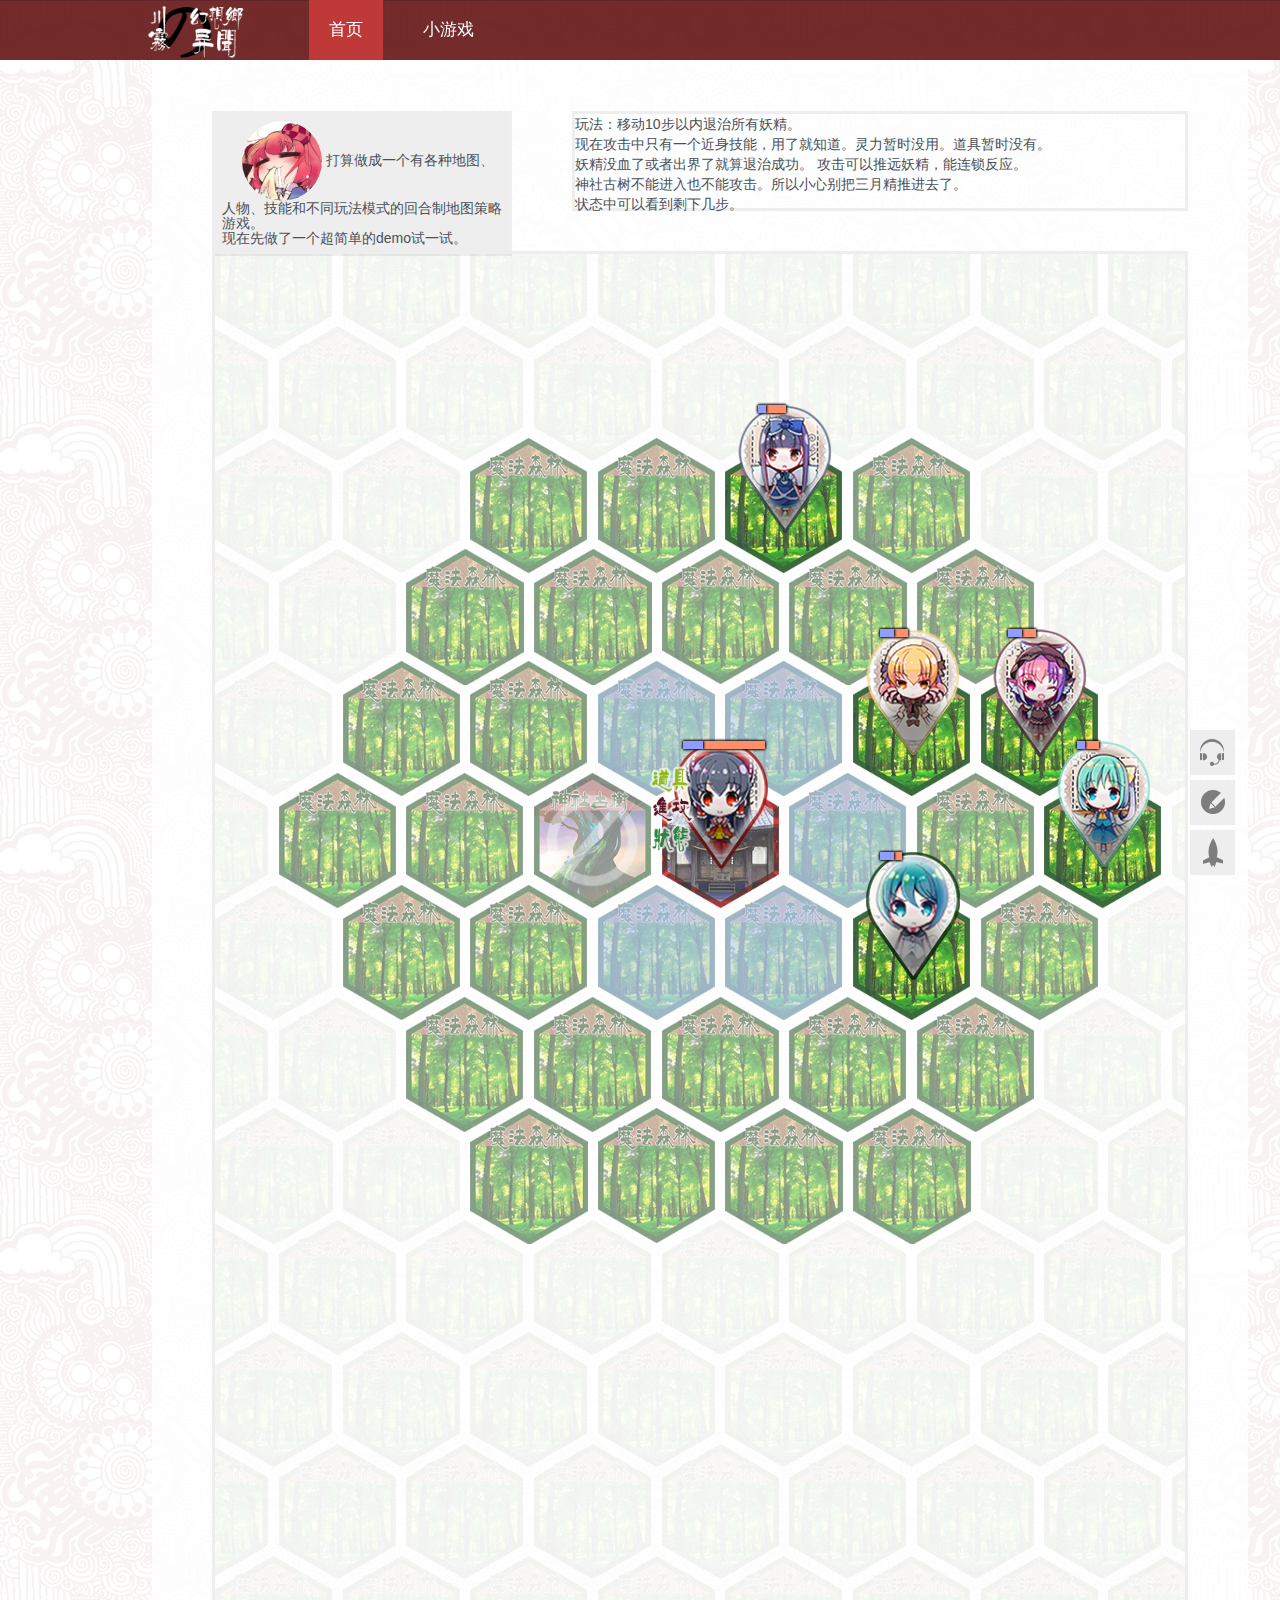
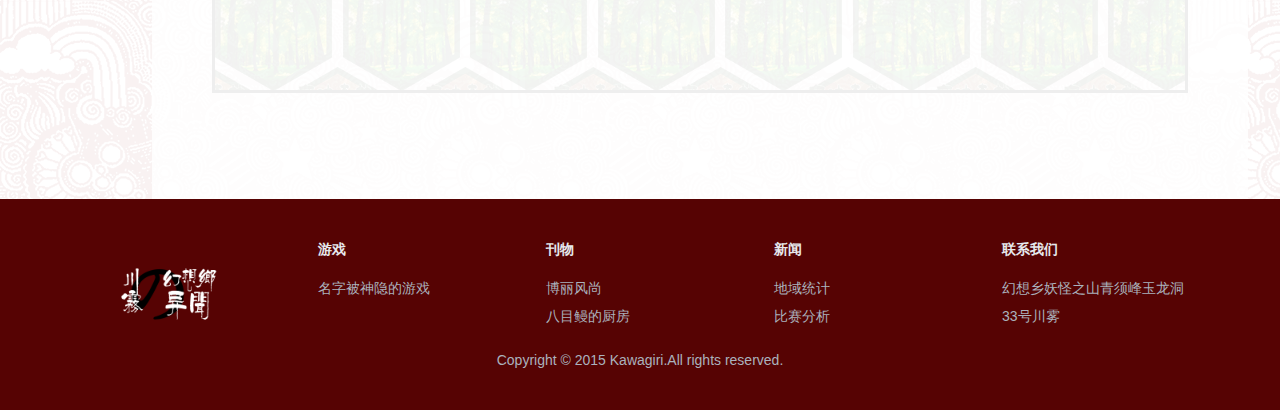
==== commit c9df40e9: "komachi's first" ====
--- a/game1.html
+++ b/game1.html
@@ -44,7 +44,7 @@
     </nav>
 
 
-    <div class = "container-fluid">
+    <div class = "container-fluid" id = "allBoard">
         <div id = "beforestart">
             <h3>请选择地图</h3>
             <hr>
--- a/css/game1.css
+++ b/css/game1.css
@@ -1,3 +1,7 @@
+#allBoard{
+    min-width:1400px;
+}
+
 #beforestart{
     position: absolute;
     top:150px;
@@ -486,7 +490,7 @@
 [id*="charReal"] .charRealAttackInfo{
     opacity:0;
     transition: all 0.3s;
-    background-image:url('../images/game1/show/AttackInfo.png');
+    background-image:url('../images/game1/show/attackinfo.png');
     position:absolute;
     background-size:contain;
     background-repeat: no-repeat;
